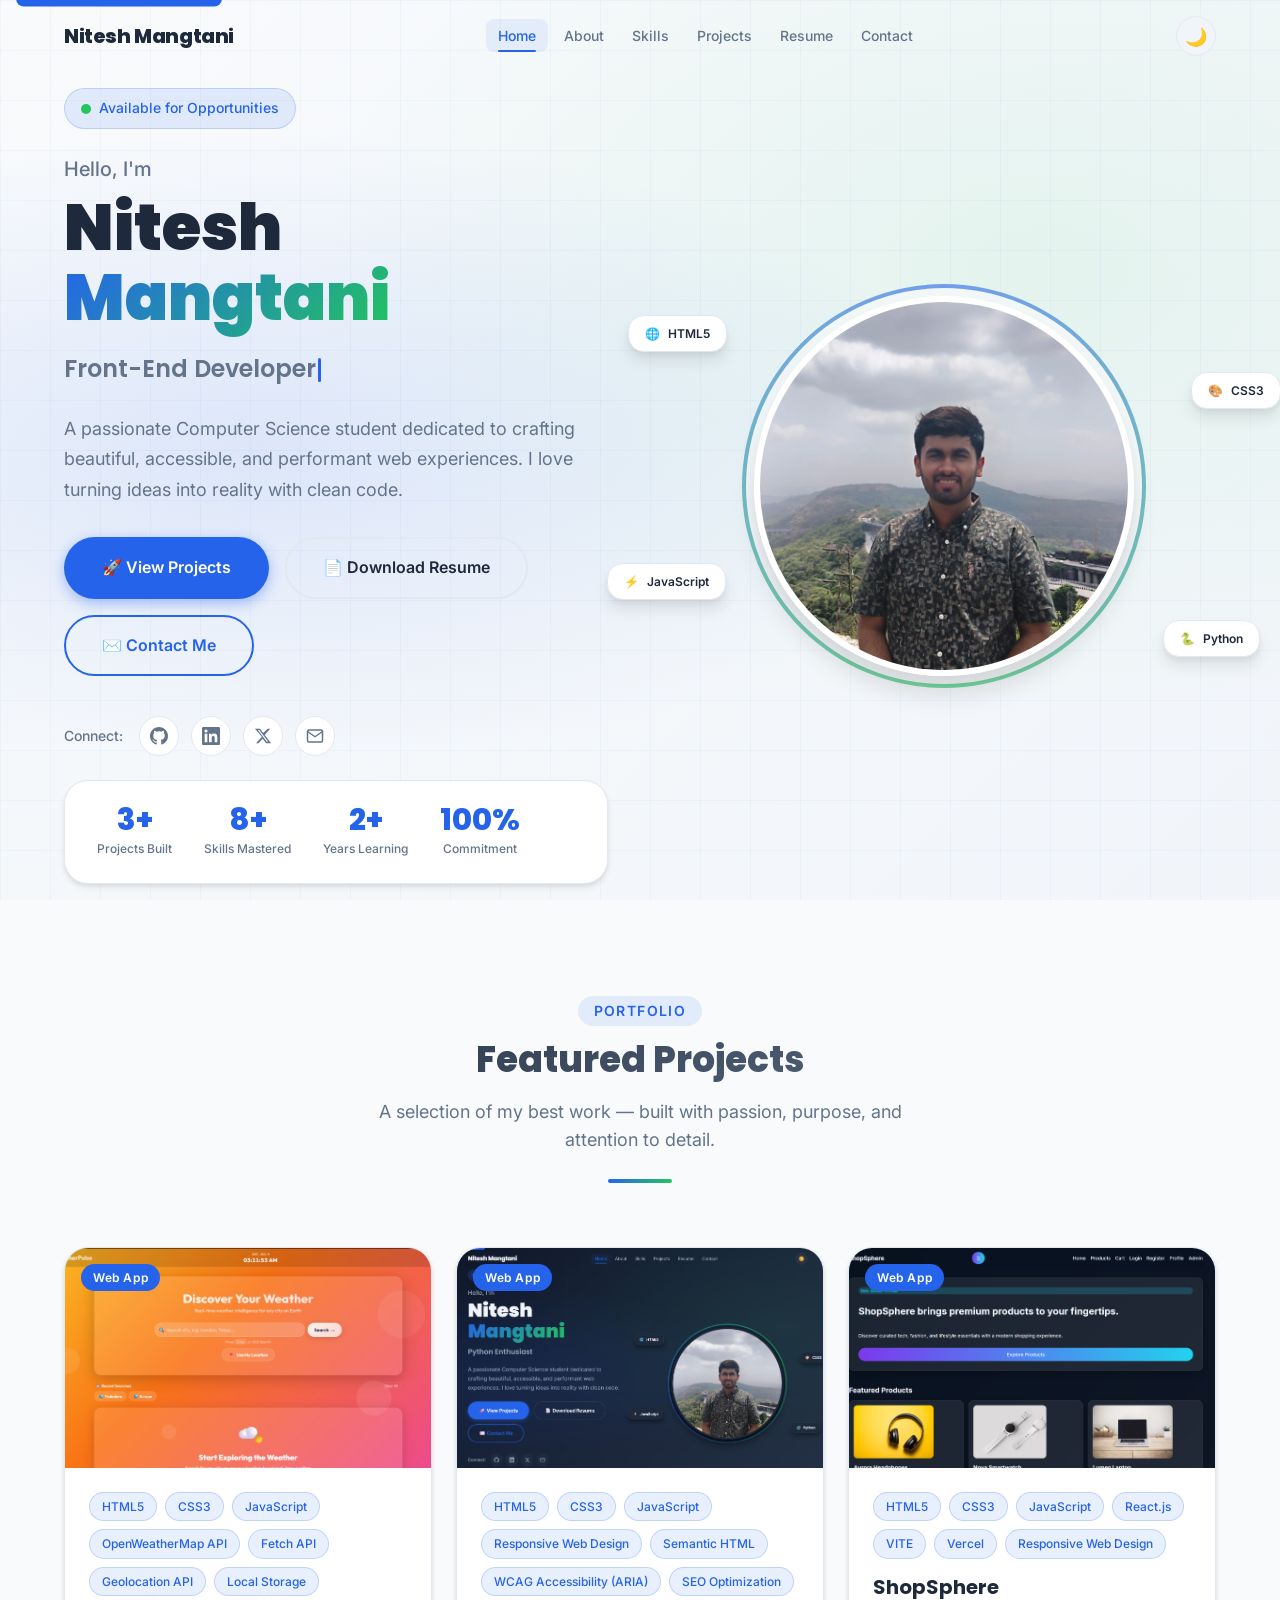
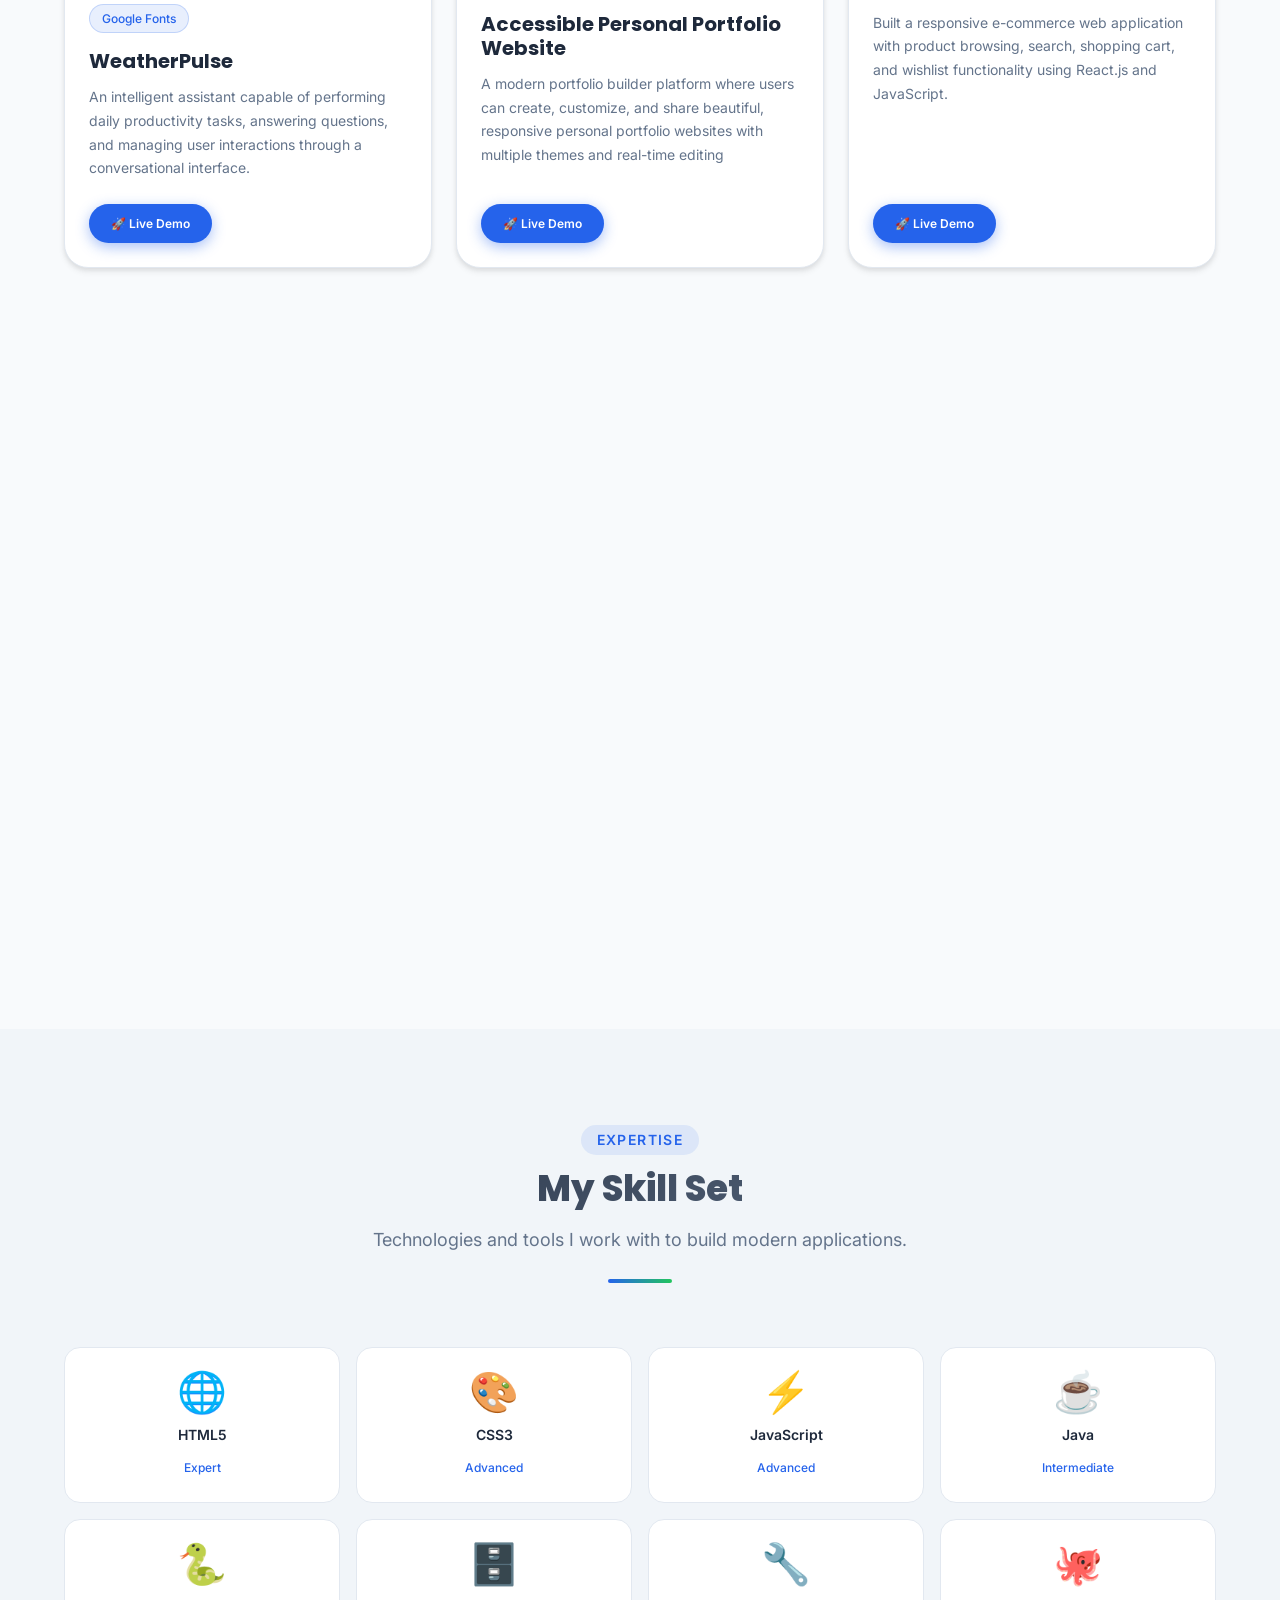
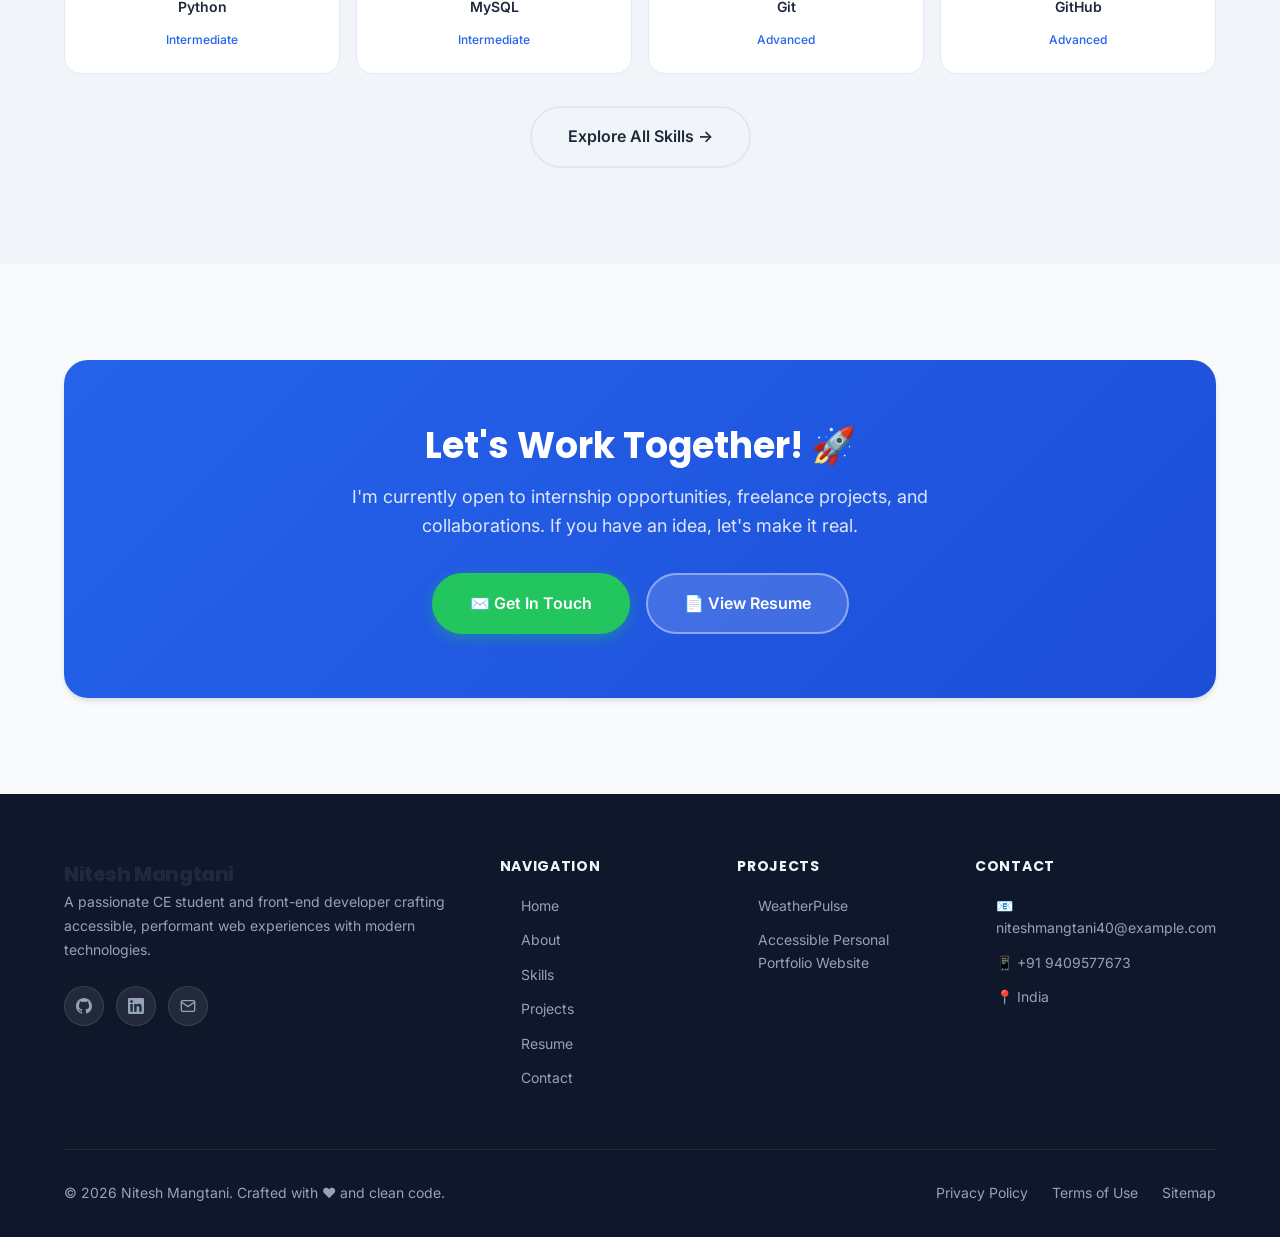
==== index.html @ c0971bd0 "afafa Added two project cards for ShopSphere and Taskflow, including images, descriptions, and live " ====
<!DOCTYPE html>
<html lang="en" data-theme="light">
<head>
  <!-- =====================================================
       META & SEO
       ===================================================== -->
  <meta charset="UTF-8" />
  <meta name="viewport" content="width=device-width, initial-scale=1.0" />

  <!-- Primary SEO -->
  <title>Nitesh Mangtani | Front-End Developer & CS Student</title>
  <meta name="description"   content="Nitesh Mangtani is a passionate Front-End Developer and CS student specializing in HTML5, CSS3, JavaScript, Python, and Java. Explore my projects, skills, and resume." />
  <meta name="keywords"      content="Nitesh Mangtani, front-end developer, web developer, portfolio, HTML, CSS, JavaScript, Python, Java, MySQL" />
  <meta name="author"        content="Nitesh Mangtani" />
  <meta name="robots"        content="index, follow" />
  <link rel="canonical"      href="https://yourdomain.com/index.html" />

  <!-- Open Graph -->
  <meta property="og:type"        content="website" />
  <meta property="og:url"         content="https://yourdomain.com/" />
  <meta property="og:title"       content="Nitesh Mangtani | Front-End Developer" />
  <meta property="og:description" content="Explore my portfolio — projects, skills, and resume as a CE student." />
  <meta property="og:image"       content="https://yourdomain.com/assets/images/profile.png" />
  <meta property="og:site_name"   content="Nitesh Mangtani Portfolio" />

  <!-- Twitter Card -->
  <meta name="twitter:card"        content="summary_large_image" />
  <meta name="twitter:title"       content="Nitesh Mangtani | Front-End Developer" />
  <meta name="twitter:description" content="Portfolio of Nitesh Mangtani — CE student & web developer." />
  <meta name="twitter:image"       content="https://yourdomain.com/assets/images/profile.png" />

  <!-- Favicon -->
  <link rel="icon" type="image/svg+xml" href="assets/images/favicon.svg" />

  <!-- Preconnect for Google Fonts -->
  <link rel="preconnect" href="https://fonts.googleapis.com" />
  <link rel="preconnect" href="https://fonts.gstatic.com" crossorigin />

  <!-- Stylesheets -->
  <link rel="stylesheet" href="assets/css/style.css" />
  <link rel="stylesheet" href="assets/css/animations.css" />
  <link rel="stylesheet" href="assets/css/components.css" />
</head>

<body>

  <!-- =====================================================
       SKIP TO CONTENT (Accessibility)
       ===================================================== -->
  <a href="#main-content" class="skip-link">Skip to main content</a>

  <!-- =====================================================
       NAVIGATION
       ===================================================== -->
  <header role="banner">
    <nav id="navbar" class="navbar" aria-label="Main navigation">
      <div class="container nav-inner">

        <!-- Logo -->
        <a href="index.html" class="nav-logo" aria-label="Nitesh Mangtani — Home">
          Nitesh Mangtani
        </a>

        <!-- Nav Links -->
        <ul id="nav-links" class="nav-links" role="list" aria-label="Site pages" aria-hidden="false">
          <li><a href="index.html"    class="nav-link" data-page="index.html"    aria-current="page">Home</a></li>
          <li><a href="about.html"    class="nav-link" data-page="about.html"   >About</a></li>
          <li><a href="skills.html"   class="nav-link" data-page="skills.html"  >Skills</a></li>
          <li><a href="projects.html" class="nav-link" data-page="projects.html">Projects</a></li>
          <li><a href="resume.html"   class="nav-link" data-page="resume.html"  >Resume</a></li>
          <li><a href="contact.html"  class="nav-link" data-page="contact.html" >Contact</a></li>
        </ul>

        <!-- Actions -->
        <div class="nav-actions">
          <!-- Theme Toggle -->
          <button
            id="theme-toggle"
            class="theme-toggle"
            aria-label="Switch to dark mode"
            aria-pressed="false"
            title="Toggle dark/light mode"
          >
            <span class="theme-icon" aria-hidden="true">🌙</span>
          </button>

          <!-- Mobile Menu Toggle -->
          <button
            id="menu-toggle"
            class="menu-toggle"
            aria-label="Open navigation menu"
            aria-expanded="false"
            aria-controls="nav-links"
          >
            <span aria-hidden="true"></span>
            <span aria-hidden="true"></span>
            <span aria-hidden="true"></span>
          </button>
        </div>

      </div>
    </nav>
  </header>

  <!-- =====================================================
       MAIN CONTENT
       ===================================================== -->
  <main id="main-content" tabindex="-1">

    <!-- ===================================================
         HERO SECTION
         =================================================== -->
    <section class="hero" aria-labelledby="hero-heading">
      <div class="container">
        <div class="hero-content">

          <!-- Text Column -->
          <div class="hero-text">
            <!-- Availability badge -->
            <div class="hero-badge animate-fade-up" aria-label="Currently available for opportunities">
              <span class="pulse-dot" aria-hidden="true"></span>
              Available for Opportunities
            </div>

            <!-- Greeting -->
            <p class="hero-greeting animate-fade-up delay-100">Hello, I'm</p>

            <!-- Name (H1) -->
            <h1 id="hero-heading" class="hero-name animate-fade-up delay-200">
              Nitesh <span class="highlight">Mangtani</span>
            </h1>

            <!-- Animated role -->
            <p class="hero-title animate-fade-up delay-300" aria-live="polite">
              <span id="typing-text" aria-label="I am a Front-End Developer"></span><span class="typing-cursor" aria-hidden="true"></span>
            </p>

            <!-- Bio -->
            <p class="hero-desc animate-fade-up delay-400">
              A passionate Computer Science student dedicated to crafting beautiful, accessible, and performant web experiences. I love turning ideas into reality with clean code.
            </p>

            <!-- CTA Buttons -->
            <div class="hero-actions animate-fade-up delay-500">
              <a href="projects.html" class="btn btn--primary btn--lg" aria-label="View my projects">
                🚀 View Projects
              </a>
              <a href="assets/resume.pdf" class="btn btn--secondary btn--lg" download aria-label="Download my resume PDF">
                📄 Download Resume
              </a>
              <a href="contact.html" class="btn btn--ghost btn--lg" aria-label="Get in touch with me">
                ✉️ Contact Me
              </a>
            </div>

            <!-- Social Links -->
            <div class="hero-social animate-fade-up delay-600">
              <span class="hero-social-label">Connect:</span>
              <div class="social-links" role="list">
                <a href="https://github.com/niteshmangtani40-ops"    class="social-link" role="listitem" target="_blank" rel="noopener noreferrer" aria-label="GitHub profile (opens in new tab)">
                  <svg aria-hidden="true" width="18" height="18" viewBox="0 0 24 24" fill="currentColor"><path d="M12 0C5.374 0 0 5.373 0 12c0 5.302 3.438 9.8 8.207 11.387.599.111.793-.261.793-.577v-2.234c-3.338.726-4.033-1.416-4.033-1.416-.546-1.387-1.333-1.756-1.333-1.756-1.089-.745.083-.729.083-.729 1.205.084 1.839 1.237 1.839 1.237 1.07 1.834 2.807 1.304 3.492.997.107-.775.418-1.305.762-1.604-2.665-.305-5.467-1.334-5.467-5.931 0-1.311.469-2.381 1.236-3.221-.124-.303-.535-1.524.117-3.176 0 0 1.008-.322 3.301 1.23A11.509 11.509 0 0 1 12 5.803c1.02.005 2.047.138 3.006.404 2.291-1.552 3.297-1.23 3.297-1.23.653 1.653.242 2.874.118 3.176.77.84 1.235 1.911 1.235 3.221 0 4.609-2.807 5.624-5.479 5.921.43.372.823 1.102.823 2.222v3.293c0 .319.192.694.801.576C20.566 21.797 24 17.3 24 12c0-6.627-5.373-12-12-12z"/></svg>
                </a>
                <a href="https://linkedin.com/in/nitesh-mangtani"  class="social-link" role="listitem" target="_blank" rel="noopener noreferrer" aria-label="LinkedIn profile (opens in new tab)">
                  <svg aria-hidden="true" width="18" height="18" viewBox="0 0 24 24" fill="currentColor"><path d="M20.447 20.452h-3.554v-5.569c0-1.328-.027-3.037-1.852-3.037-1.853 0-2.136 1.445-2.136 2.939v5.667H9.351V9h3.414v1.561h.046c.477-.9 1.637-1.85 3.37-1.85 3.601 0 4.267 2.37 4.267 5.455v6.286zM5.337 7.433a2.062 2.062 0 0 1-2.063-2.065 2.064 2.064 0 1 1 2.063 2.065zm1.782 13.019H3.555V9h3.564v11.452zM22.225 0H1.771C.792 0 0 .774 0 1.729v20.542C0 23.227.792 24 1.771 24h20.451C23.2 24 24 23.227 24 22.271V1.729C24 .774 23.2 0 22.222 0h.003z"/></svg>
                </a>
                <a href="https://twitter.com/"   class="social-link" role="listitem" target="_blank" rel="noopener noreferrer" aria-label="Twitter profile (opens in new tab)">
                  <svg aria-hidden="true" width="18" height="18" viewBox="0 0 24 24" fill="currentColor"><path d="M18.244 2.25h3.308l-7.227 8.26 8.502 11.24H16.17l-4.714-6.231-5.401 6.231H2.744l7.73-8.835L1.254 2.25H8.08l4.259 5.631zm-1.161 17.52h1.833L7.084 4.126H5.117z"/></svg>
                </a>
                <a href="https://mail.google.com/mail/?view=cm&fs=1&to=niteshmangtani40@gmail.com" class="social-link" role="listitem" aria-label="Send email to Nitesh">
                  <svg aria-hidden="true" width="18" height="18" viewBox="0 0 24 24" fill="none" stroke="currentColor" stroke-width="2" stroke-linecap="round" stroke-linejoin="round"><path d="M4 4h16c1.1 0 2 .9 2 2v12c0 1.1-.9 2-2 2H4c-1.1 0-2-.9-2-2V6c0-1.1.9-2 2-2z"/><polyline points="22,6 12,13 2,6"/></svg>
                </a>
              </div>
            </div>

            <!-- Stats -->
            <div class="hero-stats animate-fade-up delay-700" role="list" aria-label="Key statistics">
              <div class="hero-stat-item" role="listitem">
                <div class="hero-stat-number" data-count="3" data-suffix="+">0+</div>
                <div class="hero-stat-label">Projects Built</div>
              </div>
              <div class="hero-stat-item" role="listitem">
                <div class="hero-stat-number" data-count="8" data-suffix="+">0+</div>
                <div class="hero-stat-label">Skills Mastered</div>
              </div>
              <div class="hero-stat-item" role="listitem">
                <div class="hero-stat-number" data-count="2" data-suffix="+">0+</div>
                <div class="hero-stat-label">Years Learning</div>
              </div>
              <div class="hero-stat-item" role="listitem">
                <div class="hero-stat-number" data-count="100" data-suffix="%">0%</div>
                <div class="hero-stat-label">Commitment</div>
              </div>
            </div>

          </div>

          <!-- Visual Column -->
          <div class="hero-visual animate-fade-left delay-300" aria-hidden="true">
            <div class="hero-image-wrapper profile-float">
              <div class="hero-image-ring"></div>
              <img
                src="assets/images/profile.png"
                alt="Nitesh Mangtani — Front-End Developer"
                class="hero-image"
                width="380"
                height="380"
                loading="eager"
                fetchpriority="high"
              />
            </div>

            <!-- Floating tech badges -->
            <div class="hero-tech-badge hero-tech-badge--html" aria-hidden="true">
              <span>🌐</span> HTML5
            </div>
            <div class="hero-tech-badge hero-tech-badge--css" aria-hidden="true">
              <span>🎨</span> CSS3
            </div>
            <div class="hero-tech-badge hero-tech-badge--js" aria-hidden="true">
              <span>⚡</span> JavaScript
            </div>
            <div class="hero-tech-badge hero-tech-badge--python" aria-hidden="true">
              <span>🐍</span> Python
            </div>
          </div>

        </div>
      </div>
    </section>

    <!-- ===================================================
         FEATURED PROJECTS
         =================================================== -->
    <section class="section" id="featured-projects" aria-labelledby="featured-heading">
      <div class="container">
        <header class="section-header">
          <span class="section-eyebrow" data-reveal="up">Portfolio</span>
          <h2 id="featured-heading" class="section-title" data-reveal="up" data-reveal-delay="1">Featured Projects</h2>
          <p class="section-subtitle" data-reveal="up" data-reveal-delay="2">
            A selection of my best work — built with passion, purpose, and attention to detail.
          </p>
          <div class="divider" aria-hidden="true"></div>
        </header>

        <div class="grid grid-3" role="list">

          <!-- Project 1: Weather App -->
          <article class="project-card" role="listitem" data-reveal="up" data-reveal-delay="1">
            <div class="project-card-image-wrap">
              <img
                src="assets/images/image_2026-07-04_031205745.png"
                alt="Weather App project — shows real time weather using Weather API"
                class="project-card-image"
                width="400"
                height="220"
                loading="lazy"
              />
              <span class="project-card-badge" aria-label="Project type: Web Application">Web App</span>
            </div>
            <div class="project-card-body">
              <div class="project-card-tags" role="list" aria-label="Technologies used">
                <span class="tag" role="listitem">HTML5</span>
                <span class="tag" role="listitem">CSS3</span>
                <span class="tag" role="listitem">JavaScript</span>
                <span class="tag" role="listitem">OpenWeatherMap API</span>
                <span class="tag" role="listitem">Fetch API</span>
                <span class="tag" role="listitem">Geolocation API</span>
                <span class="tag" role="listitem">Local Storage</span>
                <span class="tag" role="listitem">Google Fonts</span>
              </div>
              <h3 class="project-card-title">WeatherPulse</h3>
              <p class="project-card-desc">
                An intelligent assistant capable of performing daily productivity tasks, answering questions, and managing user interactions through a conversational interface.
              </p>
              <div class="project-card-actions">
                <a href="https://niteshmangtani40-ops.github.io/Weather-Dashboard/" class="btn btn--primary btn--sm" aria-label="View AI Assistant live demo">
                  🚀 Live Demo
                </a>
              </div>
            </div>
          </article>

          <!-- Project 2: Accessible Personal Portfolio Website -->
          <article class="project-card" role="listitem" data-reveal="up" data-reveal-delay="2">
            <div class="project-card-image-wrap">
              <img
                src="assets/images/Screenshot 2026-07-04 030750.png"
                alt="Accessible Personal Portfolio project — modern portfolio builder platform"
                class="project-card-image"
                width="400"
                height="220"
                loading="lazy"
              />
              <span class="project-card-badge" aria-label="Project type: Web Application">Web App</span>
            </div>
            <div class="project-card-body">
              <div class="project-card-tags" role="list" aria-label="Technologies used">
                <span class="tag" role="listitem">HTML5</span>
                <span class="tag" role="listitem">CSS3</span>
                <span class="tag" role="listitem">JavaScript</span>
                <span class="tag" role="listitem">Responsive Web Design</span>
                <span class="tag" role="listitem">Semantic HTML</span>
                <span class="tag" role="listitem">WCAG Accessibility (ARIA)</span>
                <span class="tag" role="listitem">SEO Optimization</span>
              </div>
              <h3 class="project-card-title">Accessible Personal Portfolio Website</h3>
              <p class="project-card-desc">
               A modern portfolio builder platform where users can create, customize, and share beautiful, responsive personal portfolio websites with multiple themes and real-time editing
              </p>
              <div class="project-card-actions">
                <a href="https://niteshmangtani40-ops.github.io/Accessible-Personal-Portfolio-Website/" class="btn btn--primary btn--sm" aria-label="View Notes Tracker live demo">
                  🚀 Live Demo
                </a>
              </div>
            </div>
          </article>


           <!-- Project 3: ShopSphere  -->
          <article class="project-card" data-category="webapp" data-reveal="up" data-reveal-delay="1">
            <div class="project-card-image-wrap">
              <img
                src="assets/images/Screenshot 2026-07-05 184442.png"
                alt="ShopSphere - Modern E-commerce Platform"
                class="project-card-image"
                width="400"
                height="220"
                loading="lazy"
              />
              <span class="project-card-badge" aria-label="Project Category: Web App">Web App</span>
            </div>
            <div class="project-card-body">
              <div class="project-card-tags" role="list" aria-label="Technologies used">
                <span class="tag" role="listitem">HTML5</span>
                <span class="tag" role="listitem">CSS3</span>
                <span class="tag" role="listitem">JavaScript</span>
                <span class="tag" role="listitem">React.js</span>
                <span class="tag" role="listitem">VITE</span>
                <span class="tag" role="listitem">Vercel</span>
                <span class="tag" role="listitem">Responsive Web Design</span>
              </div>
              <h3 class="project-card-title" id="ai-assistant">ShopSphere</h3>
              <p class="project-card-desc">
                Built a responsive e-commerce web application with product browsing, search, shopping cart, and wishlist functionality using React.js and JavaScript.
              </p>
              <div class="project-card-actions">
                <a href="https://shop-sphere-phi-green.vercel.app" class="btn btn--primary btn--sm" aria-label="Open Shopsphere">
                  🚀 Live Demo
                </a>
              </div>
            </div>
          </article>

      
                <!-- Project 4: Taskflow  -->
          <article class="project-card" data-category="webapp" data-reveal="up" data-reveal-delay="1">
            <div class="project-card-image-wrap">
              <img
                src="assets/images/Screenshot 2026-07-05 184442.png"
                alt="Taskflow - To Do List"
                class="project-card-image"
                width="400"
                height="220"
                loading="lazy"
              />
              <span class="project-card-badge" aria-label="Project Category: Web App">Web App</span>
            </div>
            <div class="project-card-body">
              <div class="project-card-tags" role="list" aria-label="Technologies used">
                <span class="tag" role="listitem">HTML5</span>
                <span class="tag" role="listitem">CSS3</span>
                <span class="tag" role="listitem">JavaScript</span>
                <span class="tag" role="listitem">Responsive Web Design</span>
              </div>
              <h3 class="project-card-title" id="ai-assistant">Taskflow</h3>
              <p class="project-card-desc">
                Developed a responsive task management web application that enables users to create, organize, prioritize, and track daily tasks with an intuitive and user-friendly interface.
              </p>
              <div class="project-card-actions">
                <a href="https://niteshmangtani40-ops.github.io/Taskflow/" class="btn btn--primary btn--sm" aria-label="Open TaskFlow">
                  🚀 Live Demo
                </a>
              </div>
            </div>
          </article>


          
        </div>

        <div class="text-center mt-8" data-reveal="up">
          <a href="projects.html" class="btn btn--primary btn--lg" aria-label="See all projects">
            View All Projects →
          </a>
        </div>
      </div>
    </section>

    <!-- ===================================================
         SKILLS OVERVIEW
         =================================================== -->
    <section class="section section--alt" id="skills-overview" aria-labelledby="skills-heading">
      <div class="container">
        <header class="section-header">
          <span class="section-eyebrow" data-reveal="up">Expertise</span>
          <h2 id="skills-heading" class="section-title" data-reveal="up" data-reveal-delay="1">My Skill Set</h2>
          <p class="section-subtitle" data-reveal="up" data-reveal-delay="2">
            Technologies and tools I work with to build modern applications.
          </p>
          <div class="divider" aria-hidden="true"></div>
        </header>

        <div class="skill-overview-grid" role="list" aria-label="Technology skills">
          <div class="skill-pill" role="listitem" data-reveal="scale" data-reveal-delay="1">
            <div class="skill-pill-icon" aria-hidden="true">🌐</div>
            <div class="skill-pill-name">HTML5</div>
            <div class="skill-pill-level">Expert</div>
          </div>
          <div class="skill-pill" role="listitem" data-reveal="scale" data-reveal-delay="2">
            <div class="skill-pill-icon" aria-hidden="true">🎨</div>
            <div class="skill-pill-name">CSS3</div>
            <div class="skill-pill-level">Advanced</div>
          </div>
          <div class="skill-pill" role="listitem" data-reveal="scale" data-reveal-delay="3">
            <div class="skill-pill-icon" aria-hidden="true">⚡</div>
            <div class="skill-pill-name">JavaScript</div>
            <div class="skill-pill-level">Advanced</div>
          </div>
          <div class="skill-pill" role="listitem" data-reveal="scale" data-reveal-delay="4">
            <div class="skill-pill-icon" aria-hidden="true">☕</div>
            <div class="skill-pill-name">Java</div>
            <div class="skill-pill-level">Intermediate</div>
          </div>
          <div class="skill-pill" role="listitem" data-reveal="scale" data-reveal-delay="1">
            <div class="skill-pill-icon" aria-hidden="true">🐍</div>
            <div class="skill-pill-name">Python</div>
            <div class="skill-pill-level">Intermediate</div>
          </div>
          <div class="skill-pill" role="listitem" data-reveal="scale" data-reveal-delay="2">
            <div class="skill-pill-icon" aria-hidden="true">🗄️</div>
            <div class="skill-pill-name">MySQL</div>
            <div class="skill-pill-level">Intermediate</div>
          </div>
          <div class="skill-pill" role="listitem" data-reveal="scale" data-reveal-delay="3">
            <div class="skill-pill-icon" aria-hidden="true">🔧</div>
            <div class="skill-pill-name">Git</div>
            <div class="skill-pill-level">Advanced</div>
          </div>
          <div class="skill-pill" role="listitem" data-reveal="scale" data-reveal-delay="4">
            <div class="skill-pill-icon" aria-hidden="true">🐙</div>
            <div class="skill-pill-name">GitHub</div>
            <div class="skill-pill-level">Advanced</div>
          </div>
        </div>

        <div class="text-center mt-8" data-reveal="up">
          <a href="skills.html" class="btn btn--secondary btn--lg" aria-label="See all skills in detail">
            Explore All Skills →
          </a>
        </div>
      </div>
    </section>

    <!-- ===================================================
         CALL TO ACTION BANNER
         =================================================== -->
    <section class="section" aria-labelledby="cta-heading">
      <div class="container">
        <div class="card card--glass text-center" style="background: linear-gradient(135deg, var(--color-primary) 0%, #1D4ED8 100%); border: none; color: #fff; padding: 4rem 2rem;" data-reveal="scale">
          <h2 id="cta-heading" style="font-size: var(--fs-4xl); color: #fff; margin-bottom: var(--space-4);">
            Let's Work Together! 🚀
          </h2>
          <p style="font-size: var(--fs-lg); color: rgba(255,255,255,0.85); max-width: 600px; margin: 0 auto var(--space-8);">
            I'm currently open to internship opportunities, freelance projects, and collaborations. If you have an idea, let's make it real.
          </p>
          <div class="flex-center gap-4 flex-wrap">
            <a href="contact.html" class="btn btn--accent btn--lg" aria-label="Get in touch with Nitesh Mangtani">
              ✉️ Get In Touch
            </a>
            <a href="resume.html" class="btn btn--lg" style="background: rgba(255,255,255,0.15); color: #fff; border: 2px solid rgba(255,255,255,0.4);" aria-label="View my full resume">
              📄 View Resume
            </a>
          </div>
        </div>
      </div>
    </section>

  </main>

  <!-- =====================================================
       FOOTER
       ===================================================== -->
  <footer class="footer" role="contentinfo">
    <div class="container">
      <div class="footer-grid">

        <!-- Brand -->
        <div>
          <a href="index.html" class="nav-logo footer-brand" aria-label="Nitesh Mangtani — Home">
            Nitesh Mangtani
          </a>
          <p class="footer-desc">
            A passionate CE student and front-end developer crafting accessible, performant web experiences with modern technologies.
          </p>
          <nav class="footer-social" aria-label="Social media links">
            <a href="https://github.com/niteshmangtani40-ops"   target="_blank" rel="noopener noreferrer" aria-label="GitHub (opens in new tab)">
              <svg aria-hidden="true" width="16" height="16" viewBox="0 0 24 24" fill="currentColor"><path d="M12 0C5.374 0 0 5.373 0 12c0 5.302 3.438 9.8 8.207 11.387.599.111.793-.261.793-.577v-2.234c-3.338.726-4.033-1.416-4.033-1.416-.546-1.387-1.333-1.756-1.333-1.756-1.089-.745.083-.729.083-.729 1.205.084 1.839 1.237 1.839 1.237 1.07 1.834 2.807 1.304 3.492.997.107-.775.418-1.305.762-1.604-2.665-.305-5.467-1.334-5.467-5.931 0-1.311.469-2.381 1.236-3.221-.124-.303-.535-1.524.117-3.176 0 0 1.008-.322 3.301 1.23A11.509 11.509 0 0 1 12 5.803c1.02.005 2.047.138 3.006.404 2.291-1.552 3.297-1.23 3.297-1.23.653 1.653.242 2.874.118 3.176.77.84 1.235 1.911 1.235 3.221 0 4.609-2.807 5.624-5.479 5.921.43.372.823 1.102.823 2.222v3.293c0 .319.192.694.801.576C20.566 21.797 24 17.3 24 12c0-6.627-5.373-12-12-12z"/></svg>
            </a>
            <a href="https://linkedin.com/in/nitesh-mangtani" target="_blank" rel="noopener noreferrer" aria-label="LinkedIn (opens in new tab)">
              <svg aria-hidden="true" width="16" height="16" viewBox="0 0 24 24" fill="currentColor"><path d="M20.447 20.452h-3.554v-5.569c0-1.328-.027-3.037-1.852-3.037-1.853 0-2.136 1.445-2.136 2.939v5.667H9.351V9h3.414v1.561h.046c.477-.9 1.637-1.85 3.37-1.85 3.601 0 4.267 2.37 4.267 5.455v6.286zM5.337 7.433a2.062 2.062 0 0 1-2.063-2.065 2.064 2.064 0 1 1 2.063 2.065zm1.782 13.019H3.555V9h3.564v11.452zM22.225 0H1.771C.792 0 0 .774 0 1.729v20.542C0 23.227.792 24 1.771 24h20.451C23.2 24 24 23.227 24 22.271V1.729C24 .774 23.2 0 22.222 0h.003z"/></svg>
            </a>
            <a href="https://mail.google.com/mail/?view=cm&fs=1&to=niteshmangtani40@gmail.com" aria-label="Send email">
              <svg aria-hidden="true" width="16" height="16" viewBox="0 0 24 24" fill="none" stroke="currentColor" stroke-width="2" stroke-linecap="round" stroke-linejoin="round"><path d="M4 4h16c1.1 0 2 .9 2 2v12c0 1.1-.9 2-2 2H4c-1.1 0-2-.9-2-2V6c0-1.1.9-2 2-2z"/><polyline points="22,6 12,13 2,6"/></svg>
            </a>
          </nav>
        </div>

        <!-- Quick Links -->
        <div>
          <h3 class="footer-heading">Navigation</h3>
          <ul class="footer-links" role="list">
            <li><a href="index.html"   >Home</a></li>
            <li><a href="about.html"   >About</a></li>
            <li><a href="skills.html"  >Skills</a></li>
            <li><a href="projects.html">Projects</a></li>
            <li><a href="resume.html"  >Resume</a></li>
            <li><a href="contact.html" >Contact</a></li>
          </ul>
        </div>

        <!-- Projects -->
        <div>
          <h3 class="footer-heading">Projects</h3>
          <ul class="footer-links" role="list">
            <li><a href="projects.html#ai-assistant">WeatherPulse</a></li>
            <li><a href="projects.html#notes-tracker">Accessible Personal Portfolio Website</a></li>
          </ul>
        </div>

        <!-- Contact Info -->
        <div>
          <h3 class="footer-heading">Contact</h3>
          <address style="font-style: normal;">
            <ul class="footer-links" role="list">
              <li><a href="https://mail.google.com/mail/?view=cm&fs=1&to=niteshmangtani40@gmail.com">📧 niteshmangtani40@example.com</a></li>
              <li><a href="tel:+91-9409577673">📱 +91 9409577673</a></li>
              <li><a href="#">📍 India</a></li>
            </ul>
          </address>
        </div>

      </div>

      <!-- Bottom bar -->
      <div class="footer-bottom">
        <p class="footer-copy">
          &copy; <span id="footer-year">2026</span> Nitesh Mangtani. Crafted with ❤️ and clean code.
        </p>
        <nav class="footer-legal" aria-label="Legal links">
          <a href="#">Privacy Policy</a>
          <a href="#">Terms of Use</a>
          <a href="sitemap.xml">Sitemap</a>
        </nav>
      </div>
    </div>
  </footer>

  <!-- Scroll to Top -->
  <button id="scroll-top" class="scroll-top" aria-label="Scroll back to top" title="Scroll to top">
    <svg aria-hidden="true" width="20" height="20" viewBox="0 0 24 24" fill="none" stroke="currentColor" stroke-width="2.5" stroke-linecap="round" stroke-linejoin="round"><polyline points="18 15 12 9 6 15"/></svg>
  </button>

  <!-- Scripts -->
  <script src="assets/js/main.js" defer></script>
  <script>
    // Update footer year dynamically
    document.getElementById('footer-year').textContent = new Date().getFullYear();
  </script>

</body>
</html>
---- assets/css/style.css ----
/* =========================================================
   ACCESSIBLE PERSONAL PORTFOLIO — Global Styles
   Author: Portfolio Owner
   Description: Design tokens, resets, base styles, utilities
   ========================================================= */

/* ---------------------------------------------------------
   1. GOOGLE FONTS IMPORT
   --------------------------------------------------------- */
@import url('https://fonts.googleapis.com/css2?family=Poppins:wght@300;400;500;600;700;800;900&family=Inter:wght@300;400;500;600;700&display=swap');

/* ---------------------------------------------------------
   2. DESIGN TOKENS (CSS Custom Properties)
   --------------------------------------------------------- */
:root {
  /* Brand Colors */
  --color-primary:       #2563EB;
  --color-primary-dark:  #1D4ED8;
  --color-primary-light: #3B82F6;
  --color-secondary:     #0F172A;
  --color-accent:        #22C55E;
  --color-accent-dark:   #16A34A;

  /* Light Mode */
  --color-bg:            #F8FAFC;
  --color-surface:       #FFFFFF;
  --color-surface-alt:   #F1F5F9;
  --color-text:          #1E293B;
  --color-text-muted:    #64748B;
  --color-border:        #E2E8F0;

  /* Shadows */
  --shadow-sm:   0 1px 3px rgba(0,0,0,0.08), 0 1px 2px rgba(0,0,0,0.06);
  --shadow-md:   0 4px 6px rgba(0,0,0,0.07), 0 2px 4px rgba(0,0,0,0.06);
  --shadow-lg:   0 10px 15px rgba(0,0,0,0.08), 0 4px 6px rgba(0,0,0,0.05);
  --shadow-xl:   0 20px 25px rgba(0,0,0,0.1), 0 10px 10px rgba(0,0,0,0.04);
  --shadow-glow: 0 0 20px rgba(37,99,235,0.25);

  /* Typography */
  --font-heading: 'Poppins', sans-serif;
  --font-body:    'Inter', sans-serif;
  --fs-xs:   0.75rem;   /* 12px */
  --fs-sm:   0.875rem;  /* 14px */
  --fs-base: 1rem;      /* 16px */
  --fs-lg:   1.125rem;  /* 18px */
  --fs-xl:   1.25rem;   /* 20px */
  --fs-2xl:  1.5rem;    /* 24px */
  --fs-3xl:  1.875rem;  /* 30px */
  --fs-4xl:  2.25rem;   /* 36px */
  --fs-5xl:  3rem;      /* 48px */
  --fs-6xl:  3.75rem;   /* 60px */

  /* Spacing */
  --space-1:  0.25rem;
  --space-2:  0.5rem;
  --space-3:  0.75rem;
  --space-4:  1rem;
  --space-5:  1.25rem;
  --space-6:  1.5rem;
  --space-8:  2rem;
  --space-10: 2.5rem;
  --space-12: 3rem;
  --space-16: 4rem;
  --space-20: 5rem;
  --space-24: 6rem;
  --space-32: 8rem;

  /* Border Radius */
  --radius-sm:   0.375rem;
  --radius-md:   0.5rem;
  --radius-lg:   0.75rem;
  --radius-xl:   1rem;
  --radius-2xl:  1.5rem;
  --radius-full: 9999px;

  /* Transitions */
  --transition-fast:   150ms ease;
  --transition-base:   250ms ease;
  --transition-slow:   400ms ease;
  --transition-spring: 300ms cubic-bezier(0.34, 1.56, 0.64, 1);

  /* Z-Index */
  --z-nav:     100;
  --z-modal:   200;
  --z-tooltip: 300;
  --z-top:     999;

  /* Nav height (used for scroll offset) */
  --nav-height: 4.5rem;
}

/* Dark Mode Tokens */
[data-theme="dark"] {
  --color-bg:          #0F172A;
  --color-surface:     #1E293B;
  --color-surface-alt: #263348;
  --color-text:        #F1F5F9;
  --color-text-muted:  #94A3B8;
  --color-border:      #334155;
  --shadow-sm:  0 1px 3px rgba(0,0,0,0.3),  0 1px 2px rgba(0,0,0,0.2);
  --shadow-md:  0 4px 6px rgba(0,0,0,0.25), 0 2px 4px rgba(0,0,0,0.2);
  --shadow-lg:  0 10px 15px rgba(0,0,0,0.3), 0 4px 6px rgba(0,0,0,0.2);
  --shadow-xl:  0 20px 25px rgba(0,0,0,0.4), 0 10px 10px rgba(0,0,0,0.2);
  --shadow-glow: 0 0 30px rgba(37,99,235,0.4);
}

/* ---------------------------------------------------------
   3. CSS RESET
   --------------------------------------------------------- */
*,
*::before,
*::after {
  box-sizing: border-box;
  margin: 0;
  padding: 0;
}

html {
  scroll-behavior: smooth;
  font-size: 16px;
  -webkit-text-size-adjust: 100%;
}

/* Respect reduced motion preference */
@media (prefers-reduced-motion: reduce) {
  html { scroll-behavior: auto; }
  *,
  *::before,
  *::after {
    animation-duration: 0.01ms !important;
    animation-iteration-count: 1 !important;
    transition-duration: 0.01ms !important;
  }
}

body {
  font-family: var(--font-body);
  font-size: var(--fs-base);
  line-height: 1.6;
  color: var(--color-text);
  background-color: var(--color-bg);
  transition: background-color var(--transition-base), color var(--transition-base);
  overflow-x: hidden;
}

img {
  max-width: 100%;
  height: auto;
  display: block;
}

a {
  color: var(--color-primary);
  text-decoration: none;
  transition: color var(--transition-fast);
}

a:hover { color: var(--color-primary-dark); }

ul, ol { list-style: none; }

button {
  cursor: pointer;
  font-family: var(--font-body);
  border: none;
  background: none;
}

input, textarea, select {
  font-family: var(--font-body);
}

h1, h2, h3, h4, h5, h6 {
  font-family: var(--font-heading);
  font-weight: 700;
  line-height: 1.2;
  color: var(--color-text);
}

/* ---------------------------------------------------------
   4. ACCESSIBILITY — SKIP LINK
   --------------------------------------------------------- */
.skip-link {
  position: fixed;
  top: var(--space-4);
  left: var(--space-4);
  z-index: var(--z-top);
  padding: var(--space-3) var(--space-6);
  background: var(--color-primary);
  color: #fff;
  font-weight: 600;
  border-radius: var(--radius-md);
  transform: translateY(-120%);
  transition: transform var(--transition-fast);
  text-decoration: none;
}

.skip-link:focus {
  transform: translateY(0);
}

/* ---------------------------------------------------------
   5. FOCUS STYLES — WCAG 2.1 Visible Focus
   --------------------------------------------------------- */
:focus-visible {
  outline: 3px solid var(--color-primary);
  outline-offset: 3px;
  border-radius: var(--radius-sm);
}

/* Remove default outline only when focus-visible is supported */
:focus:not(:focus-visible) {
  outline: none;
}

/* ---------------------------------------------------------
   6. LAYOUT — CONTAINER & GRID
   --------------------------------------------------------- */
.container {
  width: 100%;
  max-width: 1200px;
  margin-inline: auto;
  padding-inline: var(--space-6);
}

.container--wide  { max-width: 1400px; }
.container--narrow{ max-width: 800px; }

.grid {
  display: grid;
  gap: var(--space-6);
}

.grid-2 { grid-template-columns: repeat(2, 1fr); }
.grid-3 { grid-template-columns: repeat(3, 1fr); }
.grid-4 { grid-template-columns: repeat(4, 1fr); }

@media (max-width: 1024px) {
  .grid-3 { grid-template-columns: repeat(2, 1fr); }
  .grid-4 { grid-template-columns: repeat(2, 1fr); }
}

@media (max-width: 640px) {
  .container { padding-inline: var(--space-4); }
  .grid-2, .grid-3, .grid-4 { grid-template-columns: 1fr; }
}

/* ---------------------------------------------------------
   7. SECTION SPACING & HEADINGS
   --------------------------------------------------------- */
.section {
  padding-block: var(--space-24);
}

.section--alt {
  background-color: var(--color-surface-alt);
}

.section-header {
  text-align: center;
  margin-bottom: var(--space-16);
}

.section-eyebrow {
  display: inline-block;
  font-size: var(--fs-sm);
  font-weight: 600;
  letter-spacing: 0.1em;
  text-transform: uppercase;
  color: var(--color-primary);
  margin-bottom: var(--space-3);
  padding: var(--space-1) var(--space-4);
  background: rgba(37,99,235,0.1);
  border-radius: var(--radius-full);
}

[data-theme="dark"] .section-eyebrow {
  background: rgba(37,99,235,0.2);
}

.section-title {
  font-size: var(--fs-4xl);
  font-weight: 800;
  margin-bottom: var(--space-4);
  background: linear-gradient(135deg, var(--color-text) 0%, var(--color-text-muted) 100%);
  -webkit-background-clip: text;
  background-clip: text;
  -webkit-text-fill-color: transparent;
}

[data-theme="dark"] .section-title {
  background: linear-gradient(135deg, #F1F5F9 0%, #94A3B8 100%);
  -webkit-background-clip: text;
  background-clip: text;
}

.section-subtitle {
  font-size: var(--fs-lg);
  color: var(--color-text-muted);
  max-width: 600px;
  margin-inline: auto;
}

@media (max-width: 768px) {
  .section { padding-block: var(--space-16); }
  .section-title { font-size: var(--fs-3xl); }
  .section-header { margin-bottom: var(--space-10); }
}

/* ---------------------------------------------------------
   8. NAVIGATION
   --------------------------------------------------------- */
.navbar {
  position: fixed;
  top: 0;
  left: 0;
  right: 0;
  z-index: var(--z-nav);
  height: var(--nav-height);
  display: flex;
  align-items: center;
  transition: background var(--transition-base), box-shadow var(--transition-base), backdrop-filter var(--transition-base);
}

.navbar.scrolled {
  background: rgba(248,250,252,0.85);
  backdrop-filter: blur(16px);
  -webkit-backdrop-filter: blur(16px);
  box-shadow: var(--shadow-md);
}

[data-theme="dark"] .navbar.scrolled {
  background: rgba(15,23,42,0.85);
}

.nav-inner {
  display: flex;
  align-items: center;
  justify-content: space-between;
  width: 100%;
}

.nav-logo {
  font-family: var(--font-heading);
  font-size: var(--fs-xl);
  font-weight: 800;
  color: var(--color-text);
  text-decoration: none;
  display: flex;
  align-items: center;
  gap: var(--space-2);
  letter-spacing: -0.02em;
}

.nav-logo span {
  color: var(--color-primary);
}

.nav-links {
  display: flex;
  align-items: center;
  gap: var(--space-1);
}

.nav-link {
  position: relative;
  padding: var(--space-2) var(--space-3);
  font-size: var(--fs-sm);
  font-weight: 500;
  color: var(--color-text-muted);
  text-decoration: none;
  border-radius: var(--radius-md);
  transition: color var(--transition-fast), background var(--transition-fast);
}

.nav-link::after {
  content: '';
  position: absolute;
  bottom: 0;
  left: 50%;
  transform: translateX(-50%);
  width: 0;
  height: 2px;
  background: var(--color-primary);
  border-radius: var(--radius-full);
  transition: width var(--transition-base);
}

.nav-link:hover,
.nav-link.active {
  color: var(--color-primary);
  background: rgba(37,99,235,0.08);
}

.nav-link.active::after {
  width: calc(100% - var(--space-6));
}

/* Nav Actions */
.nav-actions {
  display: flex;
  align-items: center;
  gap: var(--space-3);
}

/* Theme Toggle */
.theme-toggle {
  width: 2.5rem;
  height: 2.5rem;
  border-radius: var(--radius-full);
  display: flex;
  align-items: center;
  justify-content: center;
  background: var(--color-surface-alt);
  color: var(--color-text);
  border: 1px solid var(--color-border);
  transition: all var(--transition-base);
  font-size: var(--fs-lg);
}

.theme-toggle:hover {
  background: var(--color-primary);
  color: #fff;
  border-color: var(--color-primary);
  transform: rotate(20deg) scale(1.05);
}

/* Mobile Menu Toggle */
.menu-toggle {
  display: none;
  width: 2.5rem;
  height: 2.5rem;
  border-radius: var(--radius-md);
  background: var(--color-surface-alt);
  border: 1px solid var(--color-border);
  flex-direction: column;
  align-items: center;
  justify-content: center;
  gap: 5px;
  transition: all var(--transition-base);
}

.menu-toggle span {
  display: block;
  width: 20px;
  height: 2px;
  background: var(--color-text);
  border-radius: var(--radius-full);
  transition: all var(--transition-base);
}

.menu-toggle.open span:nth-child(1) {
  transform: translateY(7px) rotate(45deg);
}
.menu-toggle.open span:nth-child(2) {
  opacity: 0;
  transform: scaleX(0);
}
.menu-toggle.open span:nth-child(3) {
  transform: translateY(-7px) rotate(-45deg);
}

/* Mobile Nav */
@media (max-width: 768px) {
  .menu-toggle { display: flex; }

  .nav-links {
    position: fixed;
    top: var(--nav-height);
    left: 0;
    right: 0;
    flex-direction: column;
    align-items: stretch;
    gap: 0;
    background: var(--color-surface);
    border-bottom: 1px solid var(--color-border);
    padding: var(--space-4);
    transform: translateY(-100%);
    opacity: 0;
    visibility: hidden;
    transition: all var(--transition-base);
    box-shadow: var(--shadow-lg);
  }

  .nav-links.open {
    transform: translateY(0);
    opacity: 1;
    visibility: visible;
  }

  .nav-link {
    padding: var(--space-3) var(--space-4);
    font-size: var(--fs-base);
    border-radius: var(--radius-lg);
  }
}

/* ---------------------------------------------------------
   9. BUTTONS
   --------------------------------------------------------- */
.btn {
  display: inline-flex;
  align-items: center;
  justify-content: center;
  gap: var(--space-2);
  padding: 0.75rem 1.75rem;
  font-size: var(--fs-sm);
  font-weight: 600;
  border-radius: var(--radius-full);
  border: 2px solid transparent;
  cursor: pointer;
  text-decoration: none;
  transition: all var(--transition-spring);
  white-space: nowrap;
  font-family: var(--font-body);
  position: relative;
  overflow: hidden;
}

.btn::before {
  content: '';
  position: absolute;
  inset: 0;
  background: rgba(255,255,255,0.15);
  transform: scaleX(0);
  transform-origin: left;
  transition: transform var(--transition-base);
}

.btn:hover::before { transform: scaleX(1); }

.btn--primary {
  background: var(--color-primary);
  color: #fff;
  box-shadow: 0 4px 14px rgba(37,99,235,0.4);
}

.btn--primary:hover {
  background: var(--color-primary-dark);
  transform: translateY(-2px);
  box-shadow: 0 8px 20px rgba(37,99,235,0.5);
  color: #fff;
}

.btn--secondary {
  background: transparent;
  color: var(--color-text);
  border-color: var(--color-border);
}

.btn--secondary:hover {
  border-color: var(--color-primary);
  color: var(--color-primary);
  background: rgba(37,99,235,0.05);
  transform: translateY(-2px);
}

.btn--accent {
  background: var(--color-accent);
  color: #fff;
  box-shadow: 0 4px 14px rgba(34,197,94,0.4);
}

.btn--accent:hover {
  background: var(--color-accent-dark);
  transform: translateY(-2px);
  box-shadow: 0 8px 20px rgba(34,197,94,0.5);
  color: #fff;
}

.btn--ghost {
  background: transparent;
  color: var(--color-primary);
  border-color: var(--color-primary);
}

.btn--ghost:hover {
  background: var(--color-primary);
  color: #fff;
  transform: translateY(-2px);
}

.btn--sm {
  padding: 0.5rem 1.25rem;
  font-size: var(--fs-xs);
}

.btn--lg {
  padding: 1rem 2.25rem;
  font-size: var(--fs-base);
}

/* ---------------------------------------------------------
   10. BADGES / TAGS
   --------------------------------------------------------- */
.tag {
  display: inline-flex;
  align-items: center;
  gap: var(--space-1);
  padding: var(--space-1) var(--space-3);
  font-size: var(--fs-xs);
  font-weight: 500;
  border-radius: var(--radius-full);
  background: rgba(37,99,235,0.1);
  color: var(--color-primary);
  border: 1px solid rgba(37,99,235,0.2);
}

[data-theme="dark"] .tag {
  background: rgba(37,99,235,0.2);
  border-color: rgba(37,99,235,0.3);
}

.tag--accent {
  background: rgba(34,197,94,0.1);
  color: var(--color-accent-dark);
  border-color: rgba(34,197,94,0.2);
}

/* ---------------------------------------------------------
   11. CARDS — Glassmorphism
   --------------------------------------------------------- */
.card {
  background: var(--color-surface);
  border: 1px solid var(--color-border);
  border-radius: var(--radius-2xl);
  padding: var(--space-8);
  box-shadow: var(--shadow-md);
  transition: transform var(--transition-base), box-shadow var(--transition-base);
}

.card:hover {
  transform: translateY(-4px);
  box-shadow: var(--shadow-xl);
}

.card--glass {
  background: rgba(255,255,255,0.6);
  backdrop-filter: blur(16px);
  -webkit-backdrop-filter: blur(16px);
  border: 1px solid rgba(255,255,255,0.7);
}

[data-theme="dark"] .card--glass {
  background: rgba(30,41,59,0.6);
  border-color: rgba(255,255,255,0.1);
}

/* ---------------------------------------------------------
   12. FOOTER
   --------------------------------------------------------- */
.footer {
  background: var(--color-secondary);
  color: #94A3B8;
  padding-block: var(--space-16) var(--space-8);
}

.footer-grid {
  display: grid;
  grid-template-columns: 2fr 1fr 1fr 1fr;
  gap: var(--space-10);
  margin-bottom: var(--space-12);
}

.footer-brand .nav-logo {
  color: #F1F5F9;
  margin-bottom: var(--space-4);
}

.footer-desc {
  font-size: var(--fs-sm);
  line-height: 1.7;
  margin-bottom: var(--space-6);
}

.footer-social {
  display: flex;
  gap: var(--space-3);
}

.footer-social a {
  width: 2.5rem;
  height: 2.5rem;
  border-radius: var(--radius-full);
  background: rgba(255,255,255,0.08);
  color: #94A3B8;
  display: flex;
  align-items: center;
  justify-content: center;
  font-size: var(--fs-base);
  transition: all var(--transition-base);
  border: 1px solid rgba(255,255,255,0.1);
}

.footer-social a:hover {
  background: var(--color-primary);
  color: #fff;
  transform: translateY(-3px);
}

.footer-heading {
  font-family: var(--font-heading);
  font-size: var(--fs-sm);
  font-weight: 700;
  color: #F1F5F9;
  letter-spacing: 0.05em;
  text-transform: uppercase;
  margin-bottom: var(--space-5);
}

.footer-links li {
  margin-bottom: var(--space-3);
}

.footer-links a {
  font-size: var(--fs-sm);
  color: #94A3B8;
  text-decoration: none;
  transition: color var(--transition-fast);
  display: flex;
  align-items: center;
  gap: var(--space-2);
}

.footer-links a::before {
  content: '→';
  opacity: 0;
  transform: translateX(-4px);
  transition: all var(--transition-fast);
}

.footer-links a:hover {
  color: var(--color-primary-light);
}

.footer-links a:hover::before {
  opacity: 1;
  transform: translateX(0);
}

.footer-bottom {
  border-top: 1px solid rgba(255,255,255,0.08);
  padding-top: var(--space-8);
  display: flex;
  align-items: center;
  justify-content: space-between;
  flex-wrap: wrap;
  gap: var(--space-4);
}

.footer-copy {
  font-size: var(--fs-sm);
}

.footer-legal {
  display: flex;
  gap: var(--space-6);
}

.footer-legal a {
  font-size: var(--fs-sm);
  color: #94A3B8;
  transition: color var(--transition-fast);
}

.footer-legal a:hover {
  color: var(--color-primary-light);
}

@media (max-width: 1024px) {
  .footer-grid { grid-template-columns: 1fr 1fr; }
}

@media (max-width: 640px) {
  .footer-grid { grid-template-columns: 1fr; }
  .footer-bottom { flex-direction: column; text-align: center; }
}

/* ---------------------------------------------------------
   13. SCROLL-TO-TOP BUTTON
   --------------------------------------------------------- */
.scroll-top {
  position: fixed;
  bottom: var(--space-8);
  right: var(--space-8);
  z-index: var(--z-nav);
  width: 3rem;
  height: 3rem;
  border-radius: var(--radius-full);
  background: var(--color-primary);
  color: #fff;
  box-shadow: var(--shadow-lg);
  display: flex;
  align-items: center;
  justify-content: center;
  font-size: var(--fs-lg);
  cursor: pointer;
  border: none;
  opacity: 0;
  visibility: hidden;
  transform: translateY(20px);
  transition: all var(--transition-base);
}

.scroll-top.visible {
  opacity: 1;
  visibility: visible;
  transform: translateY(0);
}

.scroll-top:hover {
  background: var(--color-primary-dark);
  transform: translateY(-4px);
  box-shadow: var(--shadow-xl);
}

/* ---------------------------------------------------------
   14. PAGE HERO (shared by inner pages)
   --------------------------------------------------------- */
.page-hero {
  padding-top: calc(var(--nav-height) + var(--space-16));
  padding-bottom: var(--space-16);
  background: linear-gradient(135deg, var(--color-surface) 0%, var(--color-surface-alt) 100%);
  text-align: center;
  position: relative;
  overflow: hidden;
}

.page-hero::before {
  content: '';
  position: absolute;
  inset: 0;
  background: radial-gradient(circle at 30% 50%, rgba(37,99,235,0.08) 0%, transparent 60%),
              radial-gradient(circle at 70% 50%, rgba(34,197,94,0.06) 0%, transparent 60%);
}

.page-hero-content { position: relative; z-index: 1; }

.page-hero-title {
  font-size: var(--fs-5xl);
  font-weight: 900;
  margin-bottom: var(--space-4);
  background: linear-gradient(135deg, var(--color-primary) 0%, var(--color-accent) 100%);
  -webkit-background-clip: text;
  background-clip: text;
  -webkit-text-fill-color: transparent;
}

.page-hero-subtitle {
  font-size: var(--fs-xl);
  color: var(--color-text-muted);
}

@media (max-width: 768px) {
  .page-hero-title { font-size: var(--fs-4xl); }
  .page-hero-subtitle { font-size: var(--fs-base); }
}

/* ---------------------------------------------------------
   15. UTILITY CLASSES
   --------------------------------------------------------- */
.text-center  { text-align: center; }
.text-primary { color: var(--color-primary); }
.text-accent  { color: var(--color-accent); }
.text-muted   { color: var(--color-text-muted); }

.flex          { display: flex; }
.flex-center   { display: flex; align-items: center; justify-content: center; }
.flex-between  { display: flex; align-items: center; justify-content: space-between; }
.flex-wrap     { flex-wrap: wrap; }
.gap-2         { gap: var(--space-2); }
.gap-3         { gap: var(--space-3); }
.gap-4         { gap: var(--space-4); }
.gap-6         { gap: var(--space-6); }

.mb-4  { margin-bottom: var(--space-4); }
.mb-6  { margin-bottom: var(--space-6); }
.mb-8  { margin-bottom: var(--space-8); }
.mt-4  { margin-top: var(--space-4); }
.mt-8  { margin-top: var(--space-8); }

.sr-only {
  position: absolute;
  width: 1px;
  height: 1px;
  padding: 0;
  margin: -1px;
  overflow: hidden;
  clip: rect(0,0,0,0);
  white-space: nowrap;
  border: 0;
}

/* Gradient text helper */
.gradient-text {
  background: linear-gradient(135deg, var(--color-primary) 0%, var(--color-accent) 100%);
  -webkit-background-clip: text;
  background-clip: text;
  -webkit-text-fill-color: transparent;
}

/* Divider */
.divider {
  width: 4rem;
  height: 4px;
  background: linear-gradient(90deg, var(--color-primary), var(--color-accent));
  border-radius: var(--radius-full);
  margin: var(--space-6) auto;
}

/* Breadcrumb */
.breadcrumb {
  display: flex;
  align-items: center;
  gap: var(--space-2);
  font-size: var(--fs-sm);
  color: var(--color-text-muted);
  justify-content: center;
  margin-top: var(--space-4);
}

.breadcrumb a {
  color: var(--color-primary);
}

.breadcrumb-sep { color: var(--color-border); }

/* ---------------------------------------------------------
   16. MAIN CONTENT OFFSET (below sticky nav)
   --------------------------------------------------------- */
.main-offset {
  padding-top: var(--nav-height);
}
---- assets/css/animations.css ----
/* =========================================================
   ACCESSIBLE PERSONAL PORTFOLIO — Animations
   Description: Keyframes, scroll-reveal, entrance effects
   ========================================================= */

/* ---------------------------------------------------------
   1. KEYFRAME ANIMATIONS
   --------------------------------------------------------- */

/* Fade Up */
@keyframes fadeUp {
  from {
    opacity: 0;
    transform: translateY(30px);
  }
  to {
    opacity: 1;
    transform: translateY(0);
  }
}

/* Fade In */
@keyframes fadeIn {
  from { opacity: 0; }
  to   { opacity: 1; }
}

/* Fade Down */
@keyframes fadeDown {
  from {
    opacity: 0;
    transform: translateY(-20px);
  }
  to {
    opacity: 1;
    transform: translateY(0);
  }
}

/* Fade Left */
@keyframes fadeLeft {
  from {
    opacity: 0;
    transform: translateX(40px);
  }
  to {
    opacity: 1;
    transform: translateX(0);
  }
}

/* Fade Right */
@keyframes fadeRight {
  from {
    opacity: 0;
    transform: translateX(-40px);
  }
  to {
    opacity: 1;
    transform: translateX(0);
  }
}

/* Scale In */
@keyframes scaleIn {
  from {
    opacity: 0;
    transform: scale(0.85);
  }
  to {
    opacity: 1;
    transform: scale(1);
  }
}

/* Typing cursor blink */
@keyframes blink {
  0%, 100% { opacity: 1; }
  50%       { opacity: 0; }
}

/* Pulse glow */
@keyframes pulseGlow {
  0%, 100% {
    box-shadow: 0 0 0 0 rgba(37,99,235,0.4);
  }
  50% {
    box-shadow: 0 0 0 16px rgba(37,99,235,0);
  }
}

/* Floating */
@keyframes float {
  0%, 100% { transform: translateY(0px); }
  50%       { transform: translateY(-12px); }
}

/* Spin */
@keyframes spin {
  from { transform: rotate(0deg); }
  to   { transform: rotate(360deg); }
}

/* Shimmer (for progress bars) */
@keyframes shimmer {
  from { background-position: -200% center; }
  to   { background-position: 200% center; }
}

/* Progress bar fill */
@keyframes fillBar {
  from { width: 0%; }
}

/* Ripple */
@keyframes ripple {
  from {
    transform: scale(0);
    opacity: 0.6;
  }
  to {
    transform: scale(4);
    opacity: 0;
  }
}

/* Bounce */
@keyframes bounce {
  0%, 100% { transform: translateY(0); }
  50%       { transform: translateY(-8px); }
}

/* Wave underline */
@keyframes waveUnderline {
  0%   { background-position: 0% center; }
  100% { background-position: 200% center; }
}

/* ---------------------------------------------------------
   2. SCROLL REVEAL — Base States
   Elements with [data-reveal] start hidden.
   JS adds .revealed class when they enter the viewport.
   --------------------------------------------------------- */
[data-reveal] {
  opacity: 0;
  transition: opacity 0.6s ease, transform 0.6s ease;
}

[data-reveal="up"] {
  transform: translateY(40px);
}

[data-reveal="down"] {
  transform: translateY(-40px);
}

[data-reveal="left"] {
  transform: translateX(-40px);
}

[data-reveal="right"] {
  transform: translateX(40px);
}

[data-reveal="scale"] {
  transform: scale(0.85);
}

[data-reveal].revealed {
  opacity: 1;
  transform: none;
}

/* Staggered delays for grid children */
[data-reveal-delay="1"] { transition-delay: 0.1s; }
[data-reveal-delay="2"] { transition-delay: 0.2s; }
[data-reveal-delay="3"] { transition-delay: 0.3s; }
[data-reveal-delay="4"] { transition-delay: 0.4s; }
[data-reveal-delay="5"] { transition-delay: 0.5s; }
[data-reveal-delay="6"] { transition-delay: 0.6s; }

/* ---------------------------------------------------------
   3. HERO ENTRANCE ANIMATIONS
   --------------------------------------------------------- */
.animate-fade-up {
  animation: fadeUp 0.8s ease both;
}

.animate-fade-in {
  animation: fadeIn 0.8s ease both;
}

.animate-fade-right {
  animation: fadeRight 0.8s ease both;
}

.animate-fade-left {
  animation: fadeLeft 0.8s ease both;
}

.animate-scale-in {
  animation: scaleIn 0.6s ease both;
}

/* Delay utilities */
.delay-100 { animation-delay: 0.1s; }
.delay-200 { animation-delay: 0.2s; }
.delay-300 { animation-delay: 0.3s; }
.delay-400 { animation-delay: 0.4s; }
.delay-500 { animation-delay: 0.5s; }
.delay-600 { animation-delay: 0.6s; }
.delay-700 { animation-delay: 0.7s; }
.delay-800 { animation-delay: 0.8s; }

/* ---------------------------------------------------------
   4. FLOATING PROFILE IMAGE
   --------------------------------------------------------- */
.profile-float {
  animation: float 4s ease-in-out infinite;
}

/* ---------------------------------------------------------
   5. TYPING CURSOR
   --------------------------------------------------------- */
.typing-cursor {
  display: inline-block;
  width: 3px;
  height: 1em;
  background: var(--color-primary);
  margin-left: 2px;
  vertical-align: middle;
  border-radius: 2px;
  animation: blink 0.8s step-end infinite;
}

/* ---------------------------------------------------------
   6. PROGRESS BAR ANIMATIONS
   --------------------------------------------------------- */
.skill-bar-fill {
  background: linear-gradient(
    90deg,
    var(--color-primary) 0%,
    var(--color-primary-light) 50%,
    var(--color-primary) 100%
  );
  background-size: 200% auto;
  animation: shimmer 2s linear infinite;
  height: 100%;
  border-radius: inherit;
  width: 0%;
  transition: width 1.2s cubic-bezier(0.4, 0, 0.2, 1);
}

.skill-bar-fill.filled {
  /* Width set by JS via data-width attribute */
}

/* ---------------------------------------------------------
   7. PULSE / GLOW EFFECTS
   --------------------------------------------------------- */
.pulse-dot {
  display: inline-block;
  width: 10px;
  height: 10px;
  border-radius: 50%;
  background: var(--color-accent);
  animation: pulseGlow 2s infinite;
  flex-shrink: 0;
}

/* ---------------------------------------------------------
   8. HOVER MICRO-ANIMATIONS
   --------------------------------------------------------- */

/* Card lift */
.hover-lift {
  transition: transform var(--transition-base), box-shadow var(--transition-base);
}
.hover-lift:hover {
  transform: translateY(-6px);
  box-shadow: var(--shadow-xl);
}

/* Icon bounce on hover */
.hover-bounce:hover .icon {
  animation: bounce 0.5s ease;
}

/* Scale icon on hover */
.icon-hover-scale {
  transition: transform var(--transition-spring);
}
.icon-hover-scale:hover {
  transform: scale(1.15);
}

/* ---------------------------------------------------------
   9. GRADIENT BORDER
   --------------------------------------------------------- */
.gradient-border {
  position: relative;
}

.gradient-border::before {
  content: '';
  position: absolute;
  inset: -2px;
  border-radius: inherit;
  background: linear-gradient(135deg, var(--color-primary), var(--color-accent));
  z-index: -1;
}

/* ---------------------------------------------------------
   10. SPINNER (Loading)
   --------------------------------------------------------- */
.spinner {
  width: 1.25rem;
  height: 1.25rem;
  border: 2px solid rgba(255,255,255,0.3);
  border-top-color: #fff;
  border-radius: 50%;
  animation: spin 0.7s linear infinite;
  flex-shrink: 0;
}

/* ---------------------------------------------------------
   11. PAGE TRANSITION OVERLAY
   --------------------------------------------------------- */
.page-transition {
  position: fixed;
  inset: 0;
  background: var(--color-primary);
  z-index: calc(var(--z-top) + 1);
  transform: scaleX(0);
  transform-origin: left;
  pointer-events: none;
}

/* ---------------------------------------------------------
   12. PARTICLE DOTS (decorative background)
   --------------------------------------------------------- */
.particle-bg {
  position: absolute;
  inset: 0;
  overflow: hidden;
  pointer-events: none;
  z-index: 0;
}

.particle-bg::before,
.particle-bg::after {
  content: '';
  position: absolute;
  border-radius: 50%;
  opacity: 0.15;
}

.particle-bg::before {
  width: 400px;
  height: 400px;
  background: radial-gradient(circle, var(--color-primary) 0%, transparent 70%);
  top: -100px;
  right: -100px;
  animation: float 6s ease-in-out infinite;
}

.particle-bg::after {
  width: 300px;
  height: 300px;
  background: radial-gradient(circle, var(--color-accent) 0%, transparent 70%);
  bottom: -80px;
  left: -80px;
  animation: float 8s ease-in-out infinite reverse;
}

/* ---------------------------------------------------------
   13. TIMELINE ANIMATIONS
   --------------------------------------------------------- */
.timeline-item {
  position: relative;
  opacity: 0;
  transform: translateX(-20px);
  transition: opacity 0.5s ease, transform 0.5s ease;
}

.timeline-item.revealed {
  opacity: 1;
  transform: translateX(0);
}

/* ---------------------------------------------------------
   14. COUNTER ANIMATION
   --------------------------------------------------------- */
.count-up {
  display: inline-block;
  font-variant-numeric: tabular-nums;
}
---- assets/css/components.css ----
/* =========================================================
   ACCESSIBLE PERSONAL PORTFOLIO — Components
   Description: Page-specific and shared UI components
   ========================================================= */

/* ---------------------------------------------------------
   HOME — HERO SECTION
   --------------------------------------------------------- */
.hero {
  min-height: 100vh;
  display: flex;
  align-items: center;
  position: relative;
  overflow: hidden;
  padding-top: var(--nav-height);
  background: linear-gradient(135deg, var(--color-bg) 0%, var(--color-surface-alt) 100%);
}

.hero::before {
  content: '';
  position: absolute;
  inset: 0;
  background:
    radial-gradient(ellipse at 20% 50%, rgba(37,99,235,0.12) 0%, transparent 50%),
    radial-gradient(ellipse at 80% 30%, rgba(34,197,94,0.08) 0%, transparent 50%);
  pointer-events: none;
}

/* Animated grid background */
.hero::after {
  content: '';
  position: absolute;
  inset: 0;
  background-image:
    linear-gradient(rgba(37,99,235,0.04) 1px, transparent 1px),
    linear-gradient(90deg, rgba(37,99,235,0.04) 1px, transparent 1px);
  background-size: 50px 50px;
  pointer-events: none;
}

.hero-content {
  position: relative;
  z-index: 1;
  display: grid;
  grid-template-columns: 1fr 1fr;
  gap: var(--space-16);
  align-items: center;
}

.hero-text { }

.hero-badge {
  display: inline-flex;
  align-items: center;
  gap: var(--space-2);
  padding: var(--space-2) var(--space-4);
  background: rgba(37,99,235,0.1);
  border: 1px solid rgba(37,99,235,0.2);
  border-radius: var(--radius-full);
  font-size: var(--fs-sm);
  font-weight: 500;
  color: var(--color-primary);
  margin-bottom: var(--space-6);
}

[data-theme="dark"] .hero-badge {
  background: rgba(37,99,235,0.2);
  border-color: rgba(37,99,235,0.3);
}

.hero-greeting {
  font-size: var(--fs-xl);
  font-weight: 500;
  color: var(--color-text-muted);
  margin-bottom: var(--space-2);
}

.hero-name {
  font-size: clamp(2.5rem, 5vw, 4rem);
  font-weight: 900;
  line-height: 1.1;
  margin-bottom: var(--space-4);
  font-family: var(--font-heading);
  color: var(--color-text);
}

.hero-name .highlight {
  background: linear-gradient(135deg, var(--color-primary) 0%, var(--color-accent) 100%);
  -webkit-background-clip: text;
  background-clip: text;
  -webkit-text-fill-color: transparent;
}

.hero-title {
  font-size: var(--fs-2xl);
  font-weight: 600;
  color: var(--color-text-muted);
  margin-bottom: var(--space-6);
  font-family: var(--font-heading);
  min-height: 2.5rem;
}

.hero-desc {
  font-size: var(--fs-lg);
  color: var(--color-text-muted);
  line-height: 1.7;
  margin-bottom: var(--space-8);
  max-width: 520px;
}

.hero-actions {
  display: flex;
  flex-wrap: wrap;
  gap: var(--space-4);
  margin-bottom: var(--space-10);
}

.hero-social {
  display: flex;
  align-items: center;
  gap: var(--space-4);
}

.hero-social-label {
  font-size: var(--fs-sm);
  color: var(--color-text-muted);
  font-weight: 500;
}

.social-links {
  display: flex;
  gap: var(--space-3);
}

.social-link {
  width: 2.5rem;
  height: 2.5rem;
  border-radius: var(--radius-full);
  border: 1.5px solid var(--color-border);
  background: var(--color-surface);
  display: flex;
  align-items: center;
  justify-content: center;
  font-size: var(--fs-base);
  color: var(--color-text-muted);
  text-decoration: none;
  transition: all var(--transition-spring);
}

.social-link:hover {
  border-color: var(--color-primary);
  background: var(--color-primary);
  color: #fff;
  transform: translateY(-3px) scale(1.05);
}

/* Hero Image */
.hero-visual {
  display: flex;
  justify-content: center;
  align-items: center;
  position: relative;
}

.hero-image-wrapper {
  position: relative;
  width: 380px;
  height: 380px;
}

.hero-image-ring {
  position: absolute;
  inset: -12px;
  border-radius: 50%;
  background: conic-gradient(
    from 0deg,
    var(--color-primary) 0%,
    var(--color-accent) 50%,
    var(--color-primary) 100%
  );
  animation: spin 8s linear infinite;
  opacity: 0.6;
}

.hero-image-ring::before {
  content: '';
  position: absolute;
  inset: 4px;
  background: var(--color-bg);
  border-radius: 50%;
}

.hero-image {
  position: relative;
  z-index: 1;
  width: 100%;
  height: 100%;
  object-fit: cover;
  border-radius: 50%;
  border: 6px solid var(--color-surface);
  box-shadow: var(--shadow-xl);
}

/* Floating Tech Badges */
.hero-tech-badge {
  position: absolute;
  background: var(--color-surface);
  border: 1px solid var(--color-border);
  border-radius: var(--radius-xl);
  padding: var(--space-2) var(--space-4);
  font-size: var(--fs-xs);
  font-weight: 600;
  box-shadow: var(--shadow-lg);
  display: flex;
  align-items: center;
  gap: var(--space-2);
  white-space: nowrap;
  color: var(--color-text);
  z-index: 2;
}

.hero-tech-badge--html  { top: 5%;  left: -8%; animation: float 3s ease-in-out infinite; }
.hero-tech-badge--css   { top: 20%; right: -12%; animation: float 3.5s ease-in-out infinite 0.5s; }
.hero-tech-badge--js    { bottom: 20%; left: -12%; animation: float 4s ease-in-out infinite 1s; }
.hero-tech-badge--python{ bottom: 5%; right: -8%; animation: float 3.2s ease-in-out infinite 0.3s; }

/* Stats Row */
.hero-stats {
  display: flex;
  gap: var(--space-8);
  padding: var(--space-6) var(--space-8);
  background: var(--color-surface);
  border-radius: var(--radius-2xl);
  border: 1px solid var(--color-border);
  box-shadow: var(--shadow-md);
  margin-top: var(--space-6);
}

.hero-stat-item {
  text-align: center;
}

.hero-stat-number {
  font-size: var(--fs-3xl);
  font-weight: 800;
  font-family: var(--font-heading);
  color: var(--color-primary);
  line-height: 1;
}

.hero-stat-label {
  font-size: var(--fs-xs);
  color: var(--color-text-muted);
  margin-top: var(--space-1);
  font-weight: 500;
}

/* Responsive Hero */
@media (max-width: 1024px) {
  .hero-image-wrapper { width: 320px; height: 320px; }
  .hero-tech-badge { display: none; }
}

@media (max-width: 768px) {
  .hero-content {
    grid-template-columns: 1fr;
    text-align: center;
    gap: var(--space-10);
  }
  .hero-desc { margin-inline: auto; }
  .hero-actions { justify-content: center; }
  .hero-social { justify-content: center; }
  .hero-visual { order: -1; }
  .hero-image-wrapper { width: 250px; height: 250px; }
  .hero-stats { flex-wrap: wrap; justify-content: center; gap: var(--space-6); }
}

/* ---------------------------------------------------------
   HOME — FEATURED PROJECTS GRID
   --------------------------------------------------------- */
.project-card {
  background: var(--color-surface);
  border: 1px solid var(--color-border);
  border-radius: var(--radius-2xl);
  overflow: hidden;
  box-shadow: var(--shadow-md);
  transition: transform var(--transition-base), box-shadow var(--transition-base);
  display: flex;
  flex-direction: column;
}

.project-card:hover {
  transform: translateY(-8px);
  box-shadow: var(--shadow-xl), var(--shadow-glow);
}

.project-card-image {
  width: 100%;
  height: 220px;
  object-fit: cover;
  transition: transform var(--transition-slow);
}

.project-card:hover .project-card-image {
  transform: scale(1.05);
}

.project-card-image-wrap {
  overflow: hidden;
  position: relative;
}

.project-card-badge {
  position: absolute;
  top: var(--space-4);
  left: var(--space-4);
  background: var(--color-primary);
  color: #fff;
  font-size: var(--fs-xs);
  font-weight: 600;
  padding: var(--space-1) var(--space-3);
  border-radius: var(--radius-full);
  letter-spacing: 0.05em;
}

.project-card-body {
  padding: var(--space-6);
  flex: 1;
  display: flex;
  flex-direction: column;
}

.project-card-tags {
  display: flex;
  flex-wrap: wrap;
  gap: var(--space-2);
  margin-bottom: var(--space-4);
}

.project-card-title {
  font-size: var(--fs-xl);
  font-weight: 700;
  margin-bottom: var(--space-3);
  font-family: var(--font-heading);
}

.project-card-desc {
  font-size: var(--fs-sm);
  color: var(--color-text-muted);
  line-height: 1.7;
  flex: 1;
  margin-bottom: var(--space-6);
}

.project-card-actions {
  display: flex;
  gap: var(--space-3);
}

/* ---------------------------------------------------------
   HOME — SKILLS OVERVIEW
   --------------------------------------------------------- */
.skill-overview-grid {
  display: grid;
  grid-template-columns: repeat(4, 1fr);
  gap: var(--space-4);
}

.skill-pill {
  display: flex;
  flex-direction: column;
  align-items: center;
  gap: var(--space-3);
  padding: var(--space-6);
  background: var(--color-surface);
  border: 1px solid var(--color-border);
  border-radius: var(--radius-xl);
  text-align: center;
  transition: all var(--transition-base);
  cursor: default;
}

.skill-pill:hover {
  border-color: var(--color-primary);
  box-shadow: 0 0 0 3px rgba(37,99,235,0.1);
  transform: translateY(-2px);
}

.skill-pill-icon {
  font-size: 2.5rem;
  line-height: 1;
}

.skill-pill-name {
  font-size: var(--fs-sm);
  font-weight: 600;
  color: var(--color-text);
}

.skill-pill-level {
  font-size: var(--fs-xs);
  color: var(--color-primary);
  font-weight: 500;
}

@media (max-width: 1024px) {
  .skill-overview-grid { grid-template-columns: repeat(4, 1fr); }
}
@media (max-width: 768px) {
  .skill-overview-grid { grid-template-columns: repeat(2, 1fr); }
}

/* ---------------------------------------------------------
   ABOUT PAGE
   --------------------------------------------------------- */
.about-grid {
  display: grid;
  grid-template-columns: 1fr 1.8fr;
  gap: var(--space-16);
  align-items: start;
}

.about-sidebar {
  position: sticky;
  top: calc(var(--nav-height) + var(--space-8));
}

.about-image-wrap {
  position: relative;
  border-radius: var(--radius-2xl);
  overflow: hidden;
  box-shadow: var(--shadow-xl);
}

.about-image {
  width: 100%;
  aspect-ratio: 4/5;
  object-fit: cover;
}

.about-image-overlay {
  position: absolute;
  inset: 0;
  background: linear-gradient(to top, rgba(15,23,42,0.6) 0%, transparent 60%);
  display: flex;
  align-items: flex-end;
  padding: var(--space-6);
}

.about-image-caption {
  color: #fff;
  font-size: var(--fs-sm);
  font-weight: 500;
}

.about-info-pills {
  display: flex;
  flex-direction: column;
  gap: var(--space-3);
  margin-top: var(--space-6);
}

.info-pill {
  display: flex;
  align-items: center;
  gap: var(--space-3);
  padding: var(--space-3) var(--space-4);
  background: var(--color-surface);
  border: 1px solid var(--color-border);
  border-radius: var(--radius-lg);
  font-size: var(--fs-sm);
}

.info-pill-icon {
  font-size: var(--fs-lg);
  flex-shrink: 0;
}

.info-pill-label {
  font-size: var(--fs-xs);
  color: var(--color-text-muted);
}

.info-pill-value {
  font-weight: 600;
  color: var(--color-text);
}

/* About Content */
.about-bio {
  font-size: var(--fs-lg);
  color: var(--color-text-muted);
  line-height: 1.8;
  margin-bottom: var(--space-8);
}

/* Timeline */
.timeline {
  position: relative;
  padding-left: var(--space-8);
}

.timeline::before {
  content: '';
  position: absolute;
  left: 0;
  top: 0;
  bottom: 0;
  width: 2px;
  background: linear-gradient(to bottom, var(--color-primary), var(--color-accent));
  border-radius: var(--radius-full);
}

.timeline-item {
  position: relative;
  margin-bottom: var(--space-8);
}

.timeline-dot {
  position: absolute;
  left: calc(-1 * var(--space-8) - 5px);
  top: 4px;
  width: 12px;
  height: 12px;
  border-radius: 50%;
  background: var(--color-primary);
  border: 3px solid var(--color-bg);
  box-shadow: 0 0 0 3px var(--color-primary);
}

.timeline-date {
  font-size: var(--fs-xs);
  font-weight: 600;
  color: var(--color-primary);
  text-transform: uppercase;
  letter-spacing: 0.08em;
  margin-bottom: var(--space-2);
}

.timeline-title {
  font-size: var(--fs-lg);
  font-weight: 700;
  font-family: var(--font-heading);
  margin-bottom: var(--space-1);
}

.timeline-org {
  font-size: var(--fs-sm);
  font-weight: 600;
  color: var(--color-accent-dark);
  margin-bottom: var(--space-3);
}

.timeline-desc {
  font-size: var(--fs-sm);
  color: var(--color-text-muted);
  line-height: 1.7;
}

/* Interest Cards */
.interest-grid {
  display: grid;
  grid-template-columns: repeat(3, 1fr);
  gap: var(--space-4);
  margin-top: var(--space-6);
}

.interest-card {
  padding: var(--space-5);
  background: var(--color-surface);
  border: 1px solid var(--color-border);
  border-radius: var(--radius-xl);
  text-align: center;
  transition: all var(--transition-base);
}

.interest-card:hover {
  border-color: var(--color-primary);
  transform: translateY(-2px);
}

.interest-card-icon {
  font-size: 2rem;
  margin-bottom: var(--space-3);
}

.interest-card-name {
  font-size: var(--fs-sm);
  font-weight: 600;
}

@media (max-width: 1024px) {
  .about-grid {
    grid-template-columns: 1fr;
    gap: var(--space-10);
  }
  .about-sidebar { position: static; }
}

@media (max-width: 640px) {
  .interest-grid { grid-template-columns: repeat(2, 1fr); }
}

/* ---------------------------------------------------------
   SKILLS PAGE
   --------------------------------------------------------- */
.skills-categories {
  display: grid;
  grid-template-columns: 1fr 1fr;
  gap: var(--space-8);
}

.skill-category-card {
  background: var(--color-surface);
  border: 1px solid var(--color-border);
  border-radius: var(--radius-2xl);
  padding: var(--space-8);
  box-shadow: var(--shadow-md);
}

.skill-category-title {
  font-size: var(--fs-xl);
  font-weight: 700;
  font-family: var(--font-heading);
  margin-bottom: var(--space-6);
  display: flex;
  align-items: center;
  gap: var(--space-3);
}

.skill-bar-item {
  margin-bottom: var(--space-5);
}

.skill-bar-header {
  display: flex;
  justify-content: space-between;
  align-items: center;
  margin-bottom: var(--space-2);
}

.skill-bar-name {
  font-size: var(--fs-sm);
  font-weight: 600;
  display: flex;
  align-items: center;
  gap: var(--space-2);
}

.skill-bar-pct {
  font-size: var(--fs-xs);
  font-weight: 700;
  color: var(--color-primary);
}

.skill-bar-track {
  height: 10px;
  background: var(--color-surface-alt);
  border-radius: var(--radius-full);
  overflow: hidden;
  border: 1px solid var(--color-border);
}

.skill-bar-fill {
  height: 100%;
  border-radius: inherit;
  background: linear-gradient(90deg, var(--color-primary), var(--color-primary-light));
  width: 0%;
  transition: width 1.2s cubic-bezier(0.4, 0, 0.2, 1);
  position: relative;
  overflow: hidden;
}

.skill-bar-fill::after {
  content: '';
  position: absolute;
  inset: 0;
  background: linear-gradient(
    90deg,
    transparent 0%,
    rgba(255,255,255,0.3) 50%,
    transparent 100%
  );
  animation: shimmer 2s linear infinite;
  background-size: 200% 100%;
}

/* Tool Cards */
.tools-grid {
  display: grid;
  grid-template-columns: repeat(4, 1fr);
  gap: var(--space-4);
  margin-top: var(--space-10);
}

.tool-card {
  display: flex;
  flex-direction: column;
  align-items: center;
  gap: var(--space-3);
  padding: var(--space-6) var(--space-4);
  background: var(--color-surface);
  border: 1px solid var(--color-border);
  border-radius: var(--radius-xl);
  text-align: center;
  transition: all var(--transition-base);
}

.tool-card:hover {
  border-color: var(--color-primary);
  box-shadow: var(--shadow-glow);
  transform: translateY(-4px);
}

.tool-card-icon {
  font-size: 2.5rem;
  line-height: 1;
}

.tool-card-name {
  font-size: var(--fs-sm);
  font-weight: 600;
}

.tool-card-type {
  font-size: var(--fs-xs);
  color: var(--color-text-muted);
}

@media (max-width: 1024px) {
  .skills-categories { grid-template-columns: 1fr; }
  .tools-grid { grid-template-columns: repeat(4, 1fr); }
}
@media (max-width: 640px) {
  .tools-grid { grid-template-columns: repeat(2, 1fr); }
}

/* ---------------------------------------------------------
   PROJECTS PAGE
   --------------------------------------------------------- */
.projects-grid {
  display: grid;
  grid-template-columns: repeat(3, 1fr);
  gap: var(--space-8);
}

@media (max-width: 1024px) {
  .projects-grid { grid-template-columns: repeat(2, 1fr); }
}
@media (max-width: 640px) {
  .projects-grid { grid-template-columns: 1fr; }
}

/* Project Filter Tabs */
.filter-tabs {
  display: flex;
  flex-wrap: wrap;
  gap: var(--space-3);
  justify-content: center;
  margin-bottom: var(--space-10);
}

.filter-tab {
  padding: var(--space-2) var(--space-5);
  border-radius: var(--radius-full);
  font-size: var(--fs-sm);
  font-weight: 500;
  border: 1.5px solid var(--color-border);
  background: var(--color-surface);
  color: var(--color-text-muted);
  cursor: pointer;
  transition: all var(--transition-base);
}

.filter-tab.active,
.filter-tab:hover {
  background: var(--color-primary);
  color: #fff;
  border-color: var(--color-primary);
}

/* ---------------------------------------------------------
   RESUME PAGE
   --------------------------------------------------------- */
.resume-layout {
  display: grid;
  grid-template-columns: 1fr 2fr;
  gap: var(--space-10);
  align-items: start;
}

.resume-sidebar {
  position: sticky;
  top: calc(var(--nav-height) + var(--space-8));
}

.resume-section-title {
  font-size: var(--fs-xl);
  font-weight: 700;
  font-family: var(--font-heading);
  display: flex;
  align-items: center;
  gap: var(--space-3);
  padding-bottom: var(--space-4);
  margin-bottom: var(--space-6);
  border-bottom: 2px solid var(--color-border);
  position: relative;
}

.resume-section-title::after {
  content: '';
  position: absolute;
  bottom: -2px;
  left: 0;
  width: 3rem;
  height: 2px;
  background: linear-gradient(90deg, var(--color-primary), var(--color-accent));
}

/* Skill Tags in Resume */
.skills-tag-cloud {
  display: flex;
  flex-wrap: wrap;
  gap: var(--space-2);
}

/* Cert Card */
.cert-card {
  display: flex;
  align-items: flex-start;
  gap: var(--space-4);
  padding: var(--space-5);
  background: var(--color-surface-alt);
  border: 1px solid var(--color-border);
  border-radius: var(--radius-xl);
  margin-bottom: var(--space-4);
  transition: all var(--transition-base);
}

.cert-card:hover {
  border-color: var(--color-primary);
  background: var(--color-surface);
}

.cert-icon {
  width: 3rem;
  height: 3rem;
  background: linear-gradient(135deg, var(--color-primary), var(--color-accent));
  border-radius: var(--radius-lg);
  display: flex;
  align-items: center;
  justify-content: center;
  color: #fff;
  font-size: var(--fs-xl);
  flex-shrink: 0;
}

.cert-info-name {
  font-weight: 600;
  font-family: var(--font-heading);
  margin-bottom: var(--space-1);
}

.cert-info-org {
  font-size: var(--fs-sm);
  color: var(--color-text-muted);
}

@media (max-width: 1024px) {
  .resume-layout { grid-template-columns: 1fr; }
  .resume-sidebar { position: static; }
}

/* ---------------------------------------------------------
   CONTACT PAGE
   --------------------------------------------------------- */
.contact-grid {
  display: grid;
  grid-template-columns: 1fr 1.6fr;
  gap: var(--space-10);
  align-items: start;
}

.contact-info {
  display: flex;
  flex-direction: column;
  gap: var(--space-6);
}

.contact-card {
  display: flex;
  align-items: flex-start;
  gap: var(--space-4);
  padding: var(--space-5);
  background: var(--color-surface);
  border: 1px solid var(--color-border);
  border-radius: var(--radius-xl);
  transition: all var(--transition-base);
}

.contact-card:hover {
  border-color: var(--color-primary);
  box-shadow: var(--shadow-md);
}

.contact-card-icon {
  width: 3rem;
  height: 3rem;
  background: linear-gradient(135deg, var(--color-primary), var(--color-primary-light));
  border-radius: var(--radius-lg);
  display: flex;
  align-items: center;
  justify-content: center;
  color: #fff;
  font-size: 1.3rem;
  flex-shrink: 0;
}

.contact-card-label {
  font-size: var(--fs-xs);
  font-weight: 600;
  text-transform: uppercase;
  letter-spacing: 0.08em;
  color: var(--color-text-muted);
  margin-bottom: var(--space-1);
}

.contact-card-value {
  font-weight: 600;
  font-size: var(--fs-base);
}

/* Contact Form */
.contact-form-card {
  background: var(--color-surface);
  border: 1px solid var(--color-border);
  border-radius: var(--radius-2xl);
  padding: var(--space-10);
  box-shadow: var(--shadow-lg);
}

.form-row {
  display: grid;
  grid-template-columns: 1fr 1fr;
  gap: var(--space-5);
}

.form-group {
  margin-bottom: var(--space-5);
}

.form-label {
  display: flex;
  align-items: center;
  gap: var(--space-2);
  font-size: var(--fs-sm);
  font-weight: 600;
  color: var(--color-text);
  margin-bottom: var(--space-2);
}

.form-label .required {
  color: #EF4444;
  font-size: var(--fs-base);
  line-height: 1;
}

.form-input,
.form-textarea,
.form-select {
  width: 100%;
  padding: 0.75rem 1rem;
  background: var(--color-bg);
  border: 1.5px solid var(--color-border);
  border-radius: var(--radius-lg);
  font-size: var(--fs-sm);
  color: var(--color-text);
  transition: all var(--transition-fast);
  outline: none;
}

.form-input::placeholder,
.form-textarea::placeholder {
  color: var(--color-text-muted);
  opacity: 0.6;
}

.form-input:focus,
.form-textarea:focus,
.form-select:focus {
  border-color: var(--color-primary);
  box-shadow: 0 0 0 3px rgba(37,99,235,0.15);
  background: var(--color-surface);
}

.form-input.error,
.form-textarea.error {
  border-color: #EF4444;
  box-shadow: 0 0 0 3px rgba(239,68,68,0.15);
}

.form-input.success,
.form-textarea.success {
  border-color: var(--color-accent);
  box-shadow: 0 0 0 3px rgba(34,197,94,0.15);
}

.form-textarea {
  min-height: 140px;
  resize: vertical;
}

/* Accessible Error / Help Text */
.form-error {
  display: none;
  font-size: var(--fs-xs);
  color: #EF4444;
  margin-top: var(--space-2);
  font-weight: 500;
  align-items: center;
  gap: var(--space-1);
}

.form-error.visible {
  display: flex;
}

.form-help {
  font-size: var(--fs-xs);
  color: var(--color-text-muted);
  margin-top: var(--space-2);
}

/* Form Alerts */
.form-alert {
  display: none;
  padding: var(--space-4) var(--space-5);
  border-radius: var(--radius-lg);
  font-size: var(--fs-sm);
  font-weight: 500;
  align-items: center;
  gap: var(--space-3);
  margin-top: var(--space-5);
}

.form-alert.visible {
  display: flex;
}

.form-alert--success {
  background: rgba(34,197,94,0.1);
  border: 1px solid rgba(34,197,94,0.3);
  color: var(--color-accent-dark);
}

.form-alert--error {
  background: rgba(239,68,68,0.1);
  border: 1px solid rgba(239,68,68,0.3);
  color: #DC2626;
}

@media (max-width: 1024px) {
  .contact-grid { grid-template-columns: 1fr; }
}

@media (max-width: 640px) {
  .form-row { grid-template-columns: 1fr; }
  .contact-form-card { padding: var(--space-6); }
}

/* ---------------------------------------------------------
   MODAL (Accessible)
   --------------------------------------------------------- */
.modal-backdrop {
  position: fixed;
  inset: 0;
  background: rgba(0,0,0,0.6);
  backdrop-filter: blur(4px);
  z-index: var(--z-modal);
  display: flex;
  align-items: center;
  justify-content: center;
  padding: var(--space-6);
  opacity: 0;
  visibility: hidden;
  transition: all var(--transition-base);
}

.modal-backdrop.open {
  opacity: 1;
  visibility: visible;
}

.modal {
  background: var(--color-surface);
  border: 1px solid var(--color-border);
  border-radius: var(--radius-2xl);
  padding: var(--space-8);
  max-width: 640px;
  width: 100%;
  max-height: 90vh;
  overflow-y: auto;
  transform: scale(0.9) translateY(20px);
  transition: transform var(--transition-spring);
  position: relative;
  box-shadow: var(--shadow-xl);
}

.modal-backdrop.open .modal {
  transform: scale(1) translateY(0);
}

.modal-close {
  position: absolute;
  top: var(--space-5);
  right: var(--space-5);
  width: 2.25rem;
  height: 2.25rem;
  border-radius: var(--radius-full);
  background: var(--color-surface-alt);
  border: 1px solid var(--color-border);
  display: flex;
  align-items: center;
  justify-content: center;
  cursor: pointer;
  font-size: var(--fs-lg);
  transition: all var(--transition-fast);
  color: var(--color-text);
}

.modal-close:hover {
  background: #EF4444;
  color: #fff;
  border-color: #EF4444;
}

/* ---------------------------------------------------------
   MISC HELPERS
   --------------------------------------------------------- */

/* Availability Badge */
.availability-badge {
  display: inline-flex;
  align-items: center;
  gap: var(--space-2);
  padding: var(--space-2) var(--space-4);
  background: rgba(34,197,94,0.1);
  border: 1px solid rgba(34,197,94,0.3);
  border-radius: var(--radius-full);
  font-size: var(--fs-xs);
  font-weight: 600;
  color: var(--color-accent-dark);
}

[data-theme="dark"] .availability-badge {
  background: rgba(34,197,94,0.15);
  border-color: rgba(34,197,94,0.4);
  color: var(--color-accent);
}
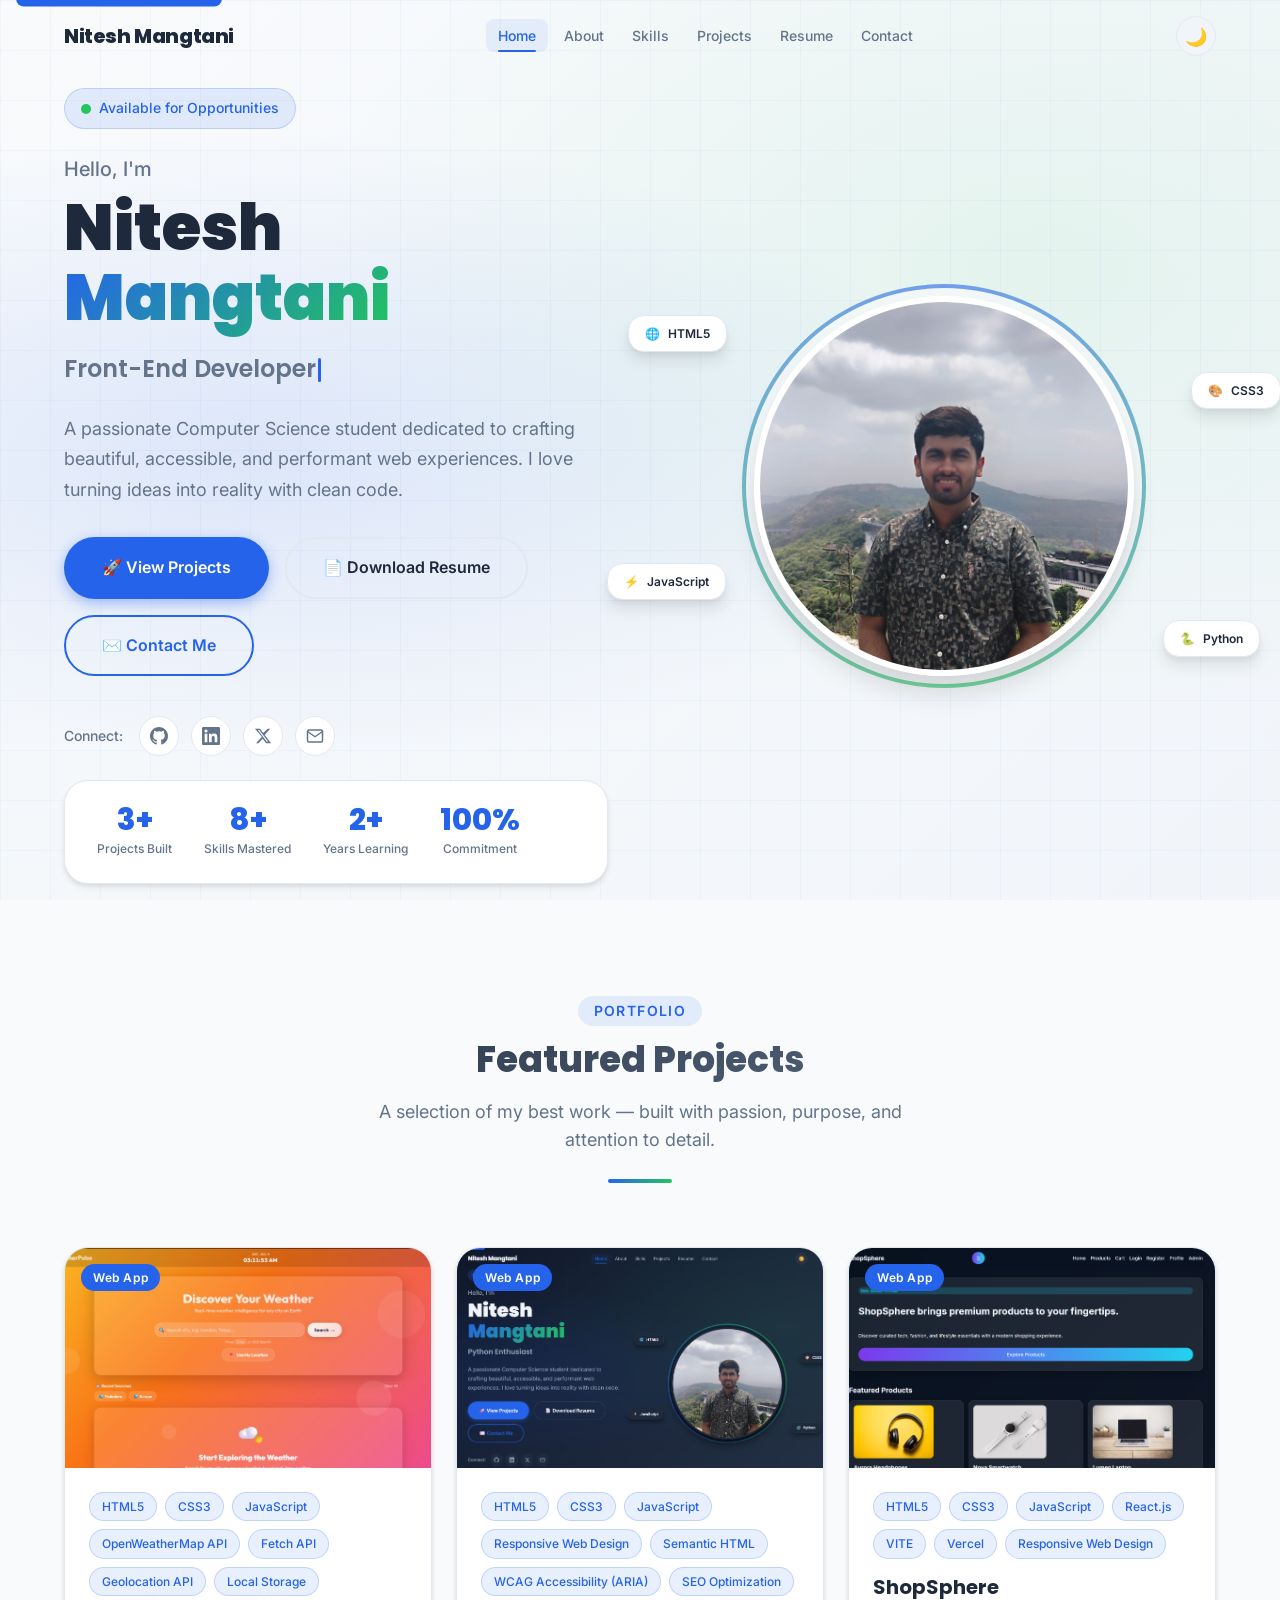
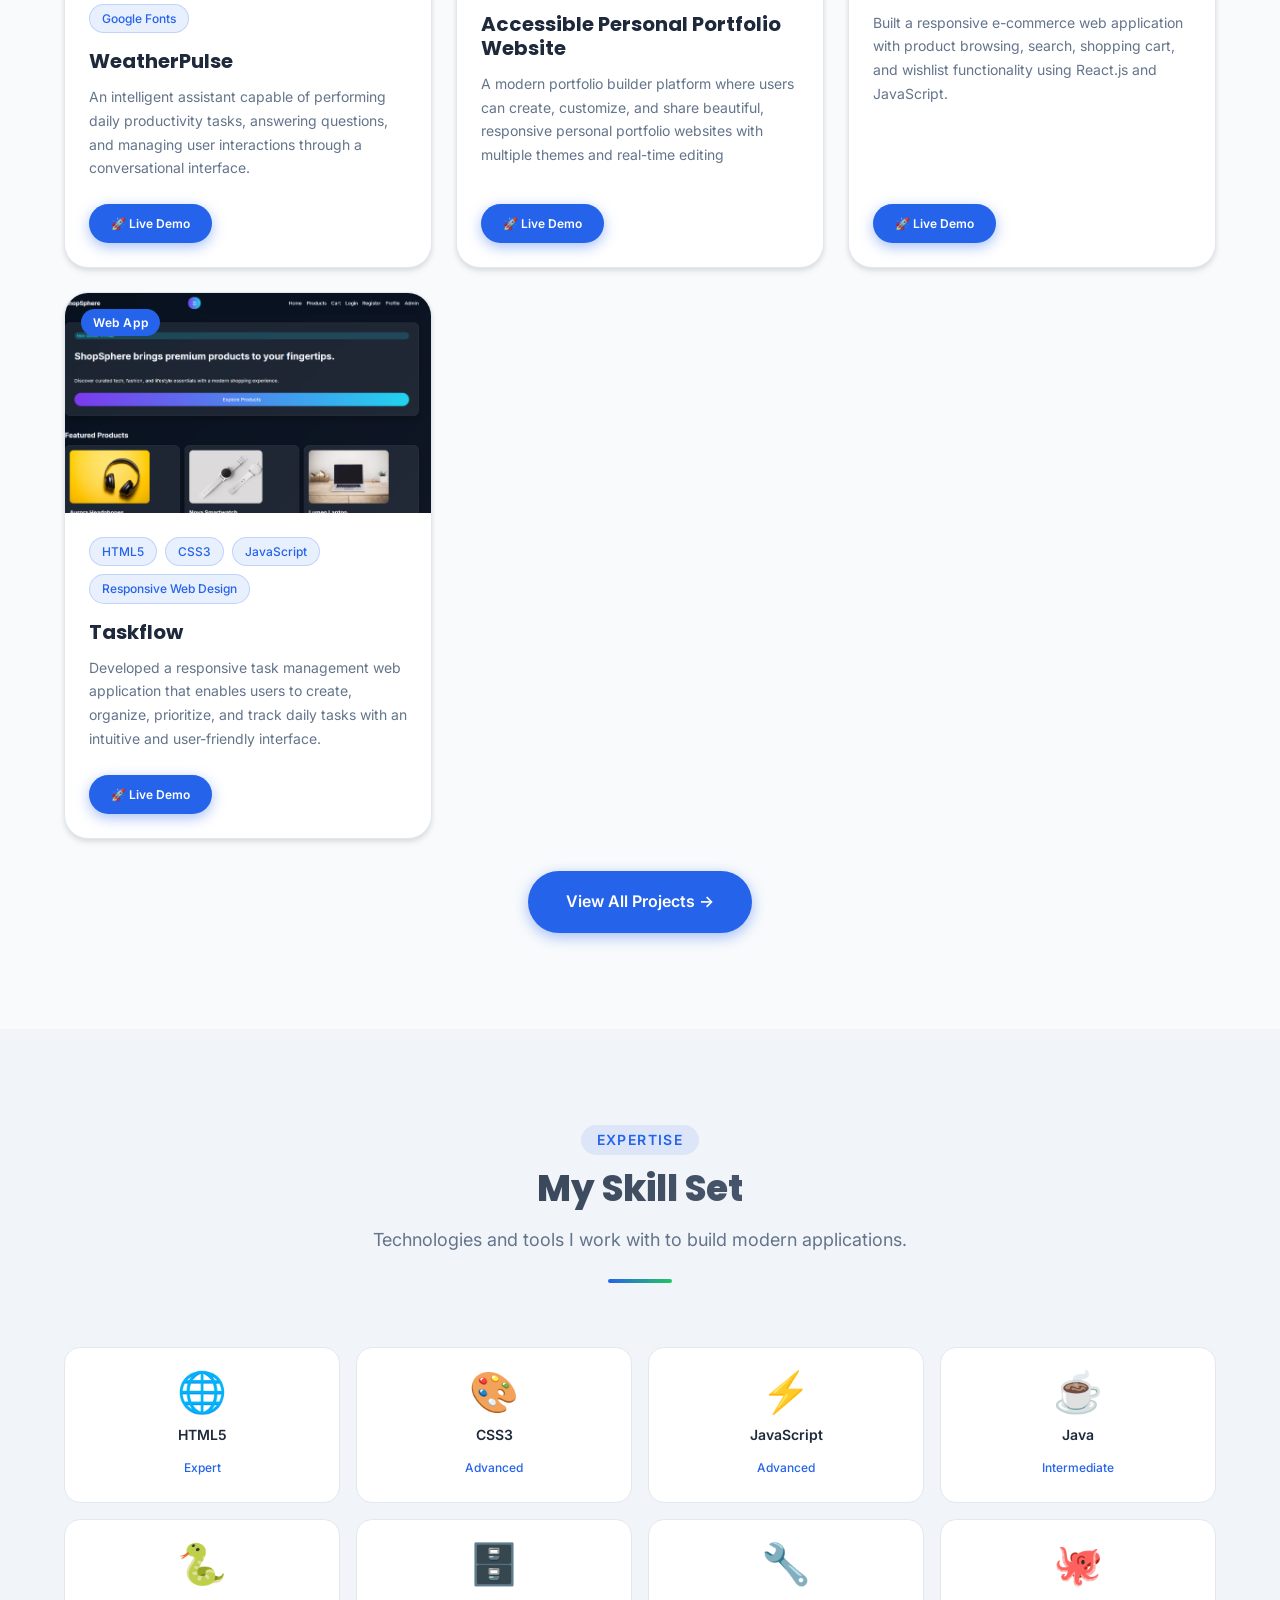
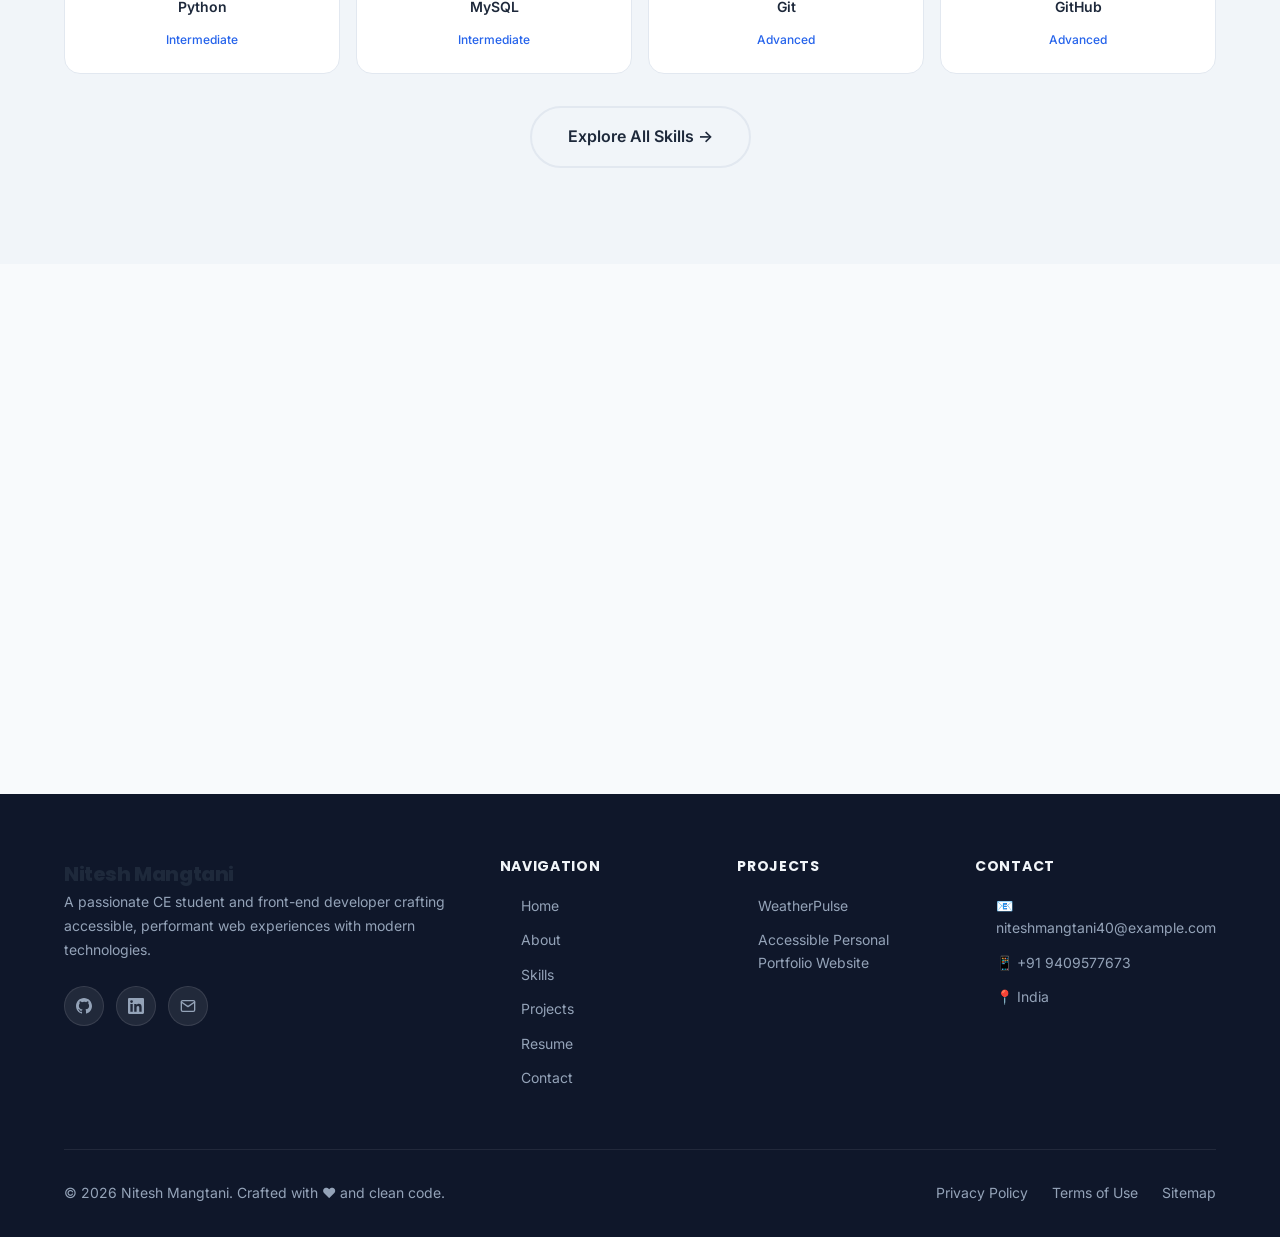
==== commit 95d98e9a: "Change favicon to new image Updated favicon link to a new image file." ====
--- a/index.html
+++ b/index.html
@@ -30,7 +30,7 @@
   <meta name="twitter:image"       content="https://yourdomain.com/assets/images/profile.png" />
 
   <!-- Favicon -->
-  <link rel="icon" type="image/svg+xml" href="assets/images/favicon.svg" />
+  <link rel="icon" type="image/svg+xml" href="assets/images/ChatGPT Image Jul 5, 2026, 07_24_28 PM.png" />
 
   <!-- Preconnect for Google Fonts -->
   <link rel="preconnect" href="https://fonts.googleapis.com" />
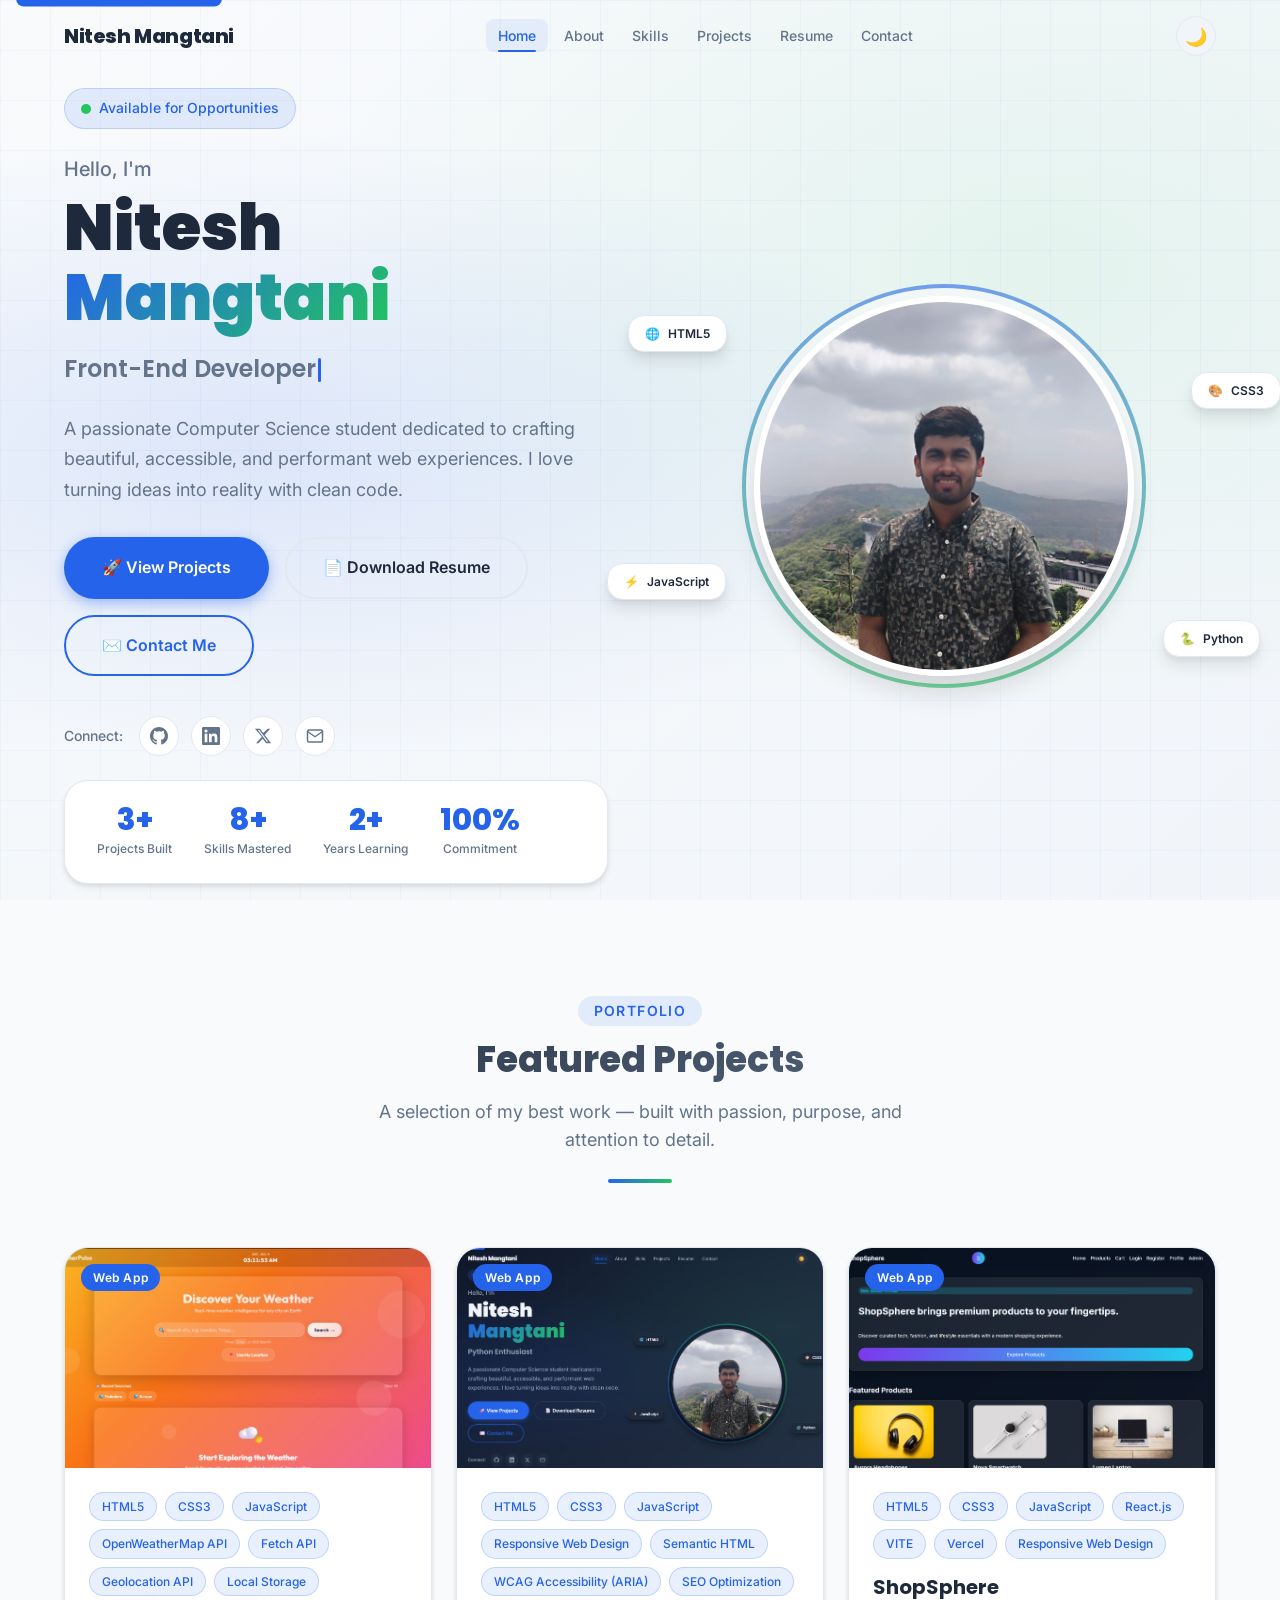
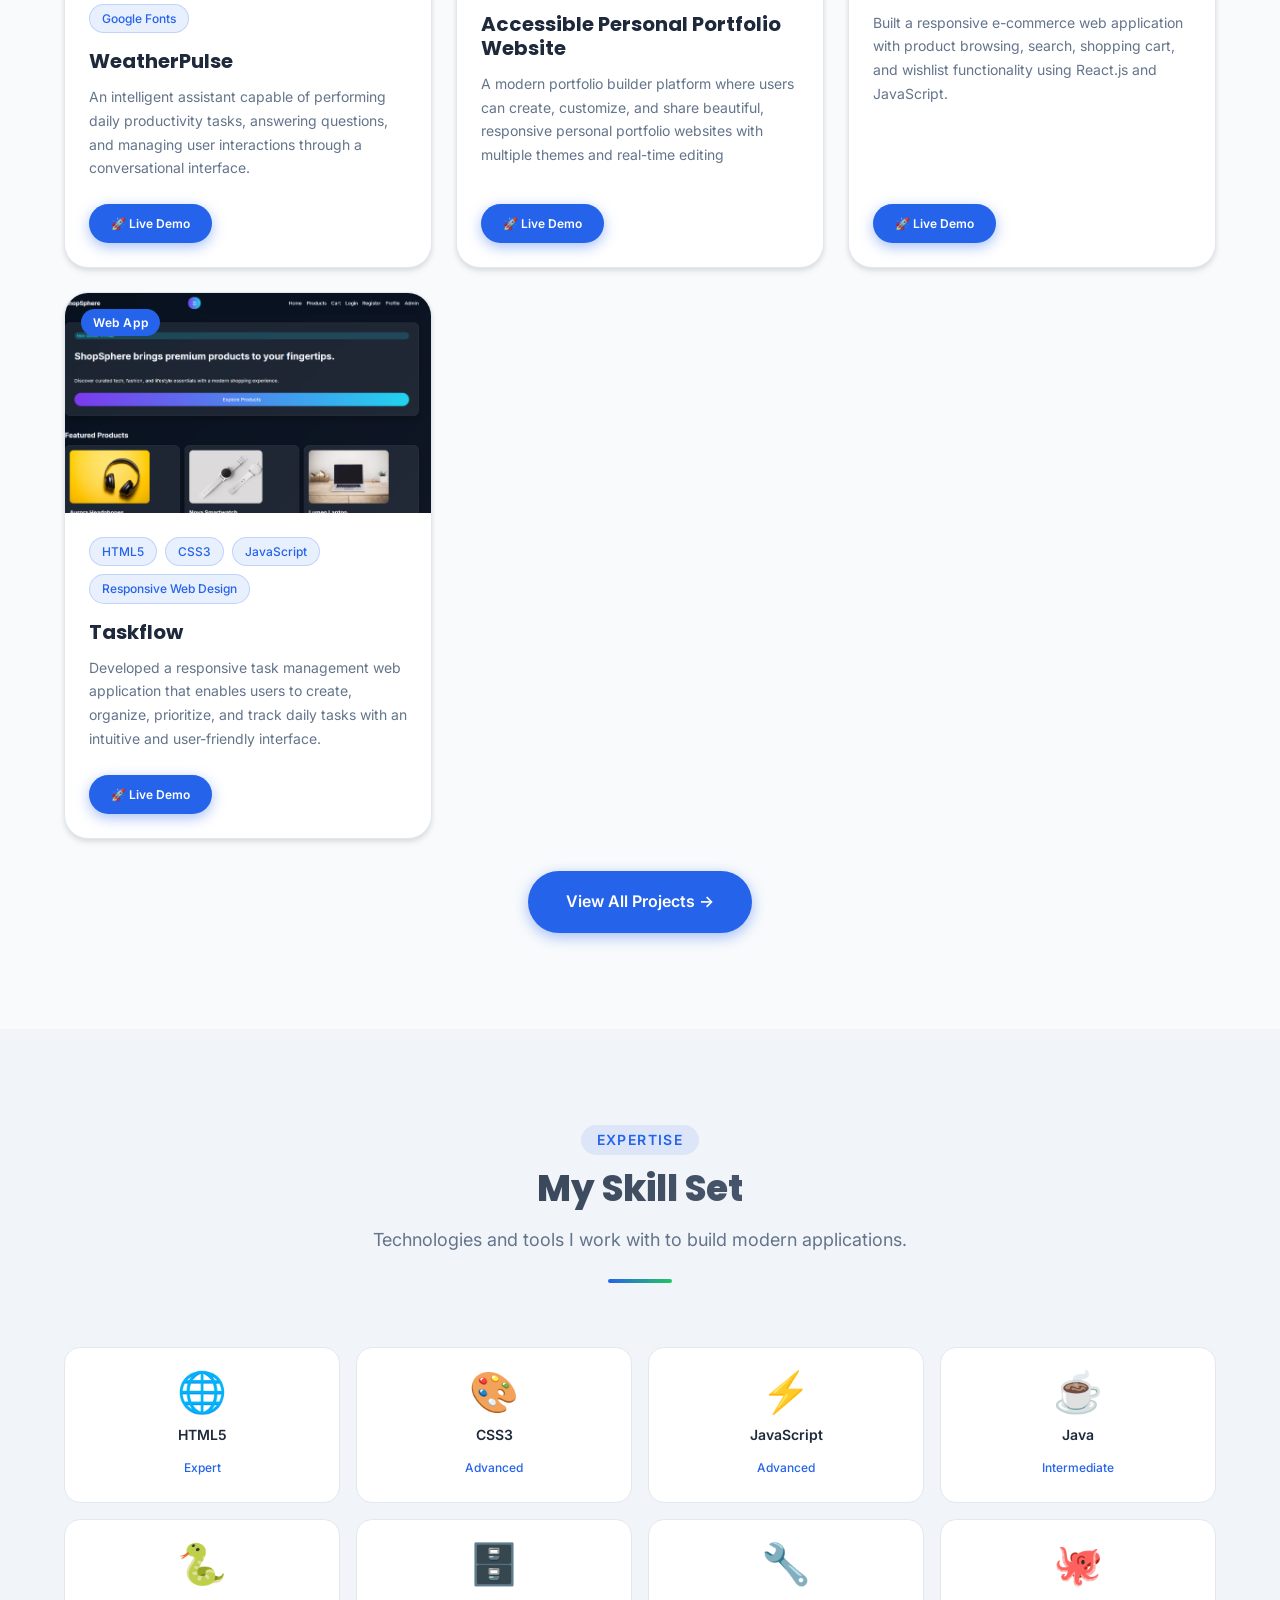
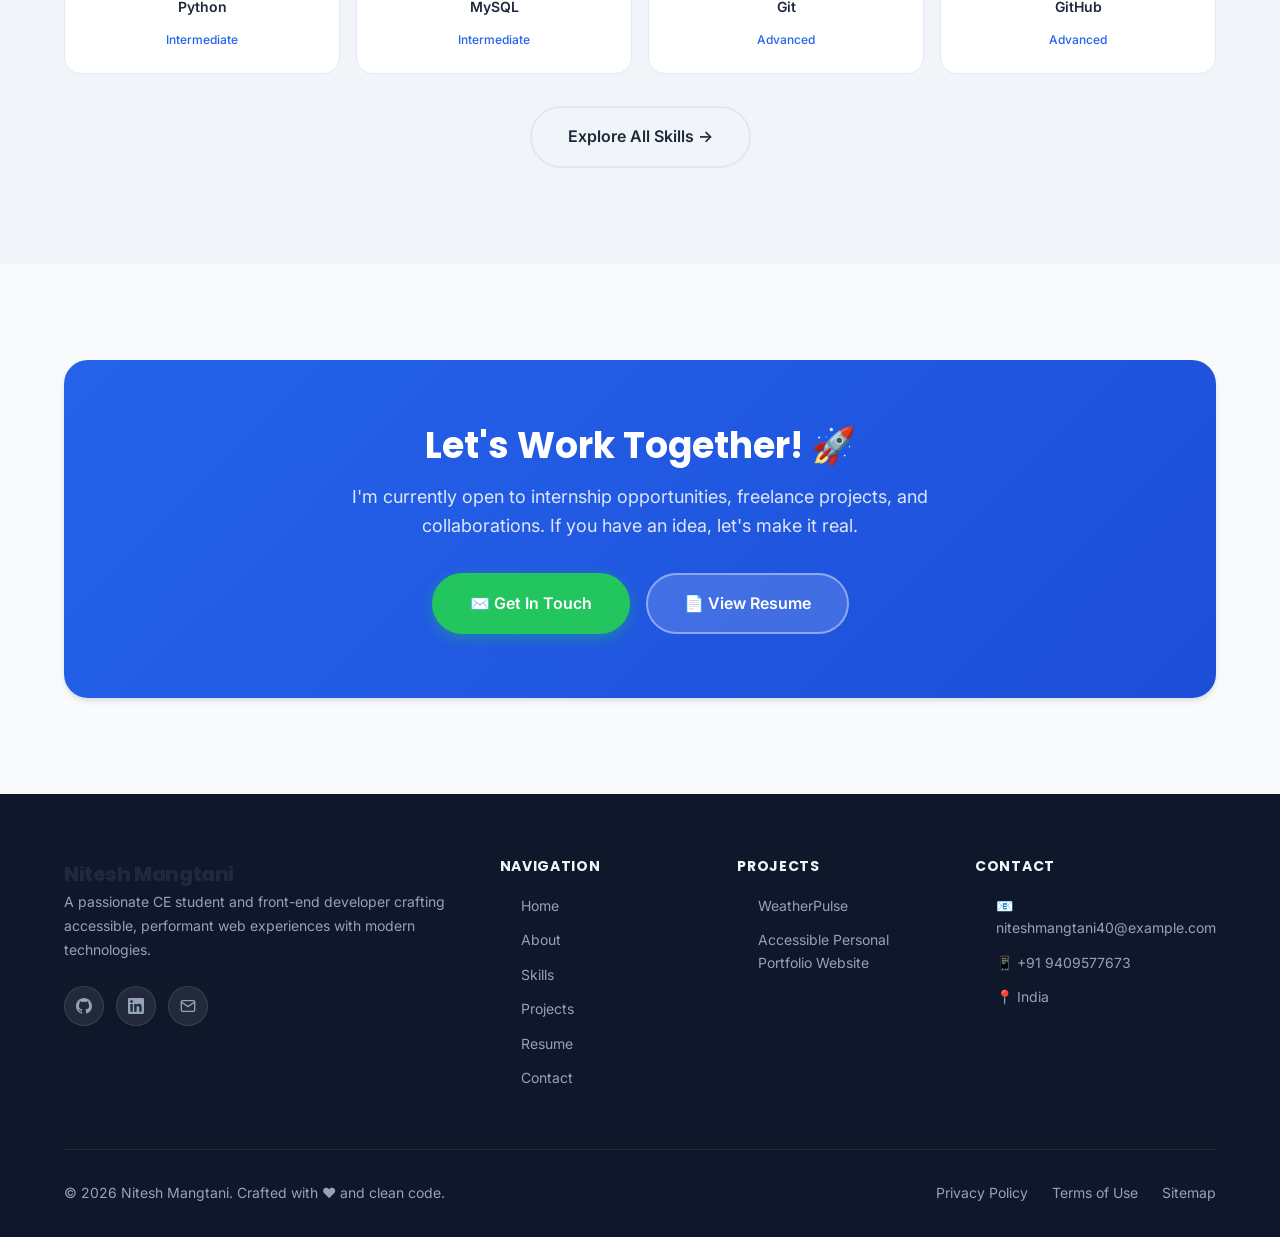
==== commit 8194cd82: "Update index.html" ====
--- a/index.html
+++ b/index.html
@@ -317,7 +317,7 @@
 
 
            <!-- Project 3: ShopSphere  -->
-          <article class="project-card" data-category="webapp" data-reveal="up" data-reveal-delay="1">
+          <article class="project-card" data-category="webapp" data-reveal="up" data-reveal-delay="3">
             <div class="project-card-image-wrap">
               <img
                 src="assets/images/Screenshot 2026-07-05 184442.png"
@@ -353,7 +353,7 @@
 
       
                 <!-- Project 4: Taskflow  -->
-          <article class="project-card" data-category="webapp" data-reveal="up" data-reveal-delay="1">
+          <article class="project-card" data-category="webapp" data-reveal="up" data-reveal-delay="4">
             <div class="project-card-image-wrap">
               <img
                 src="assets/images/Screenshot 2026-07-05 184442.png"
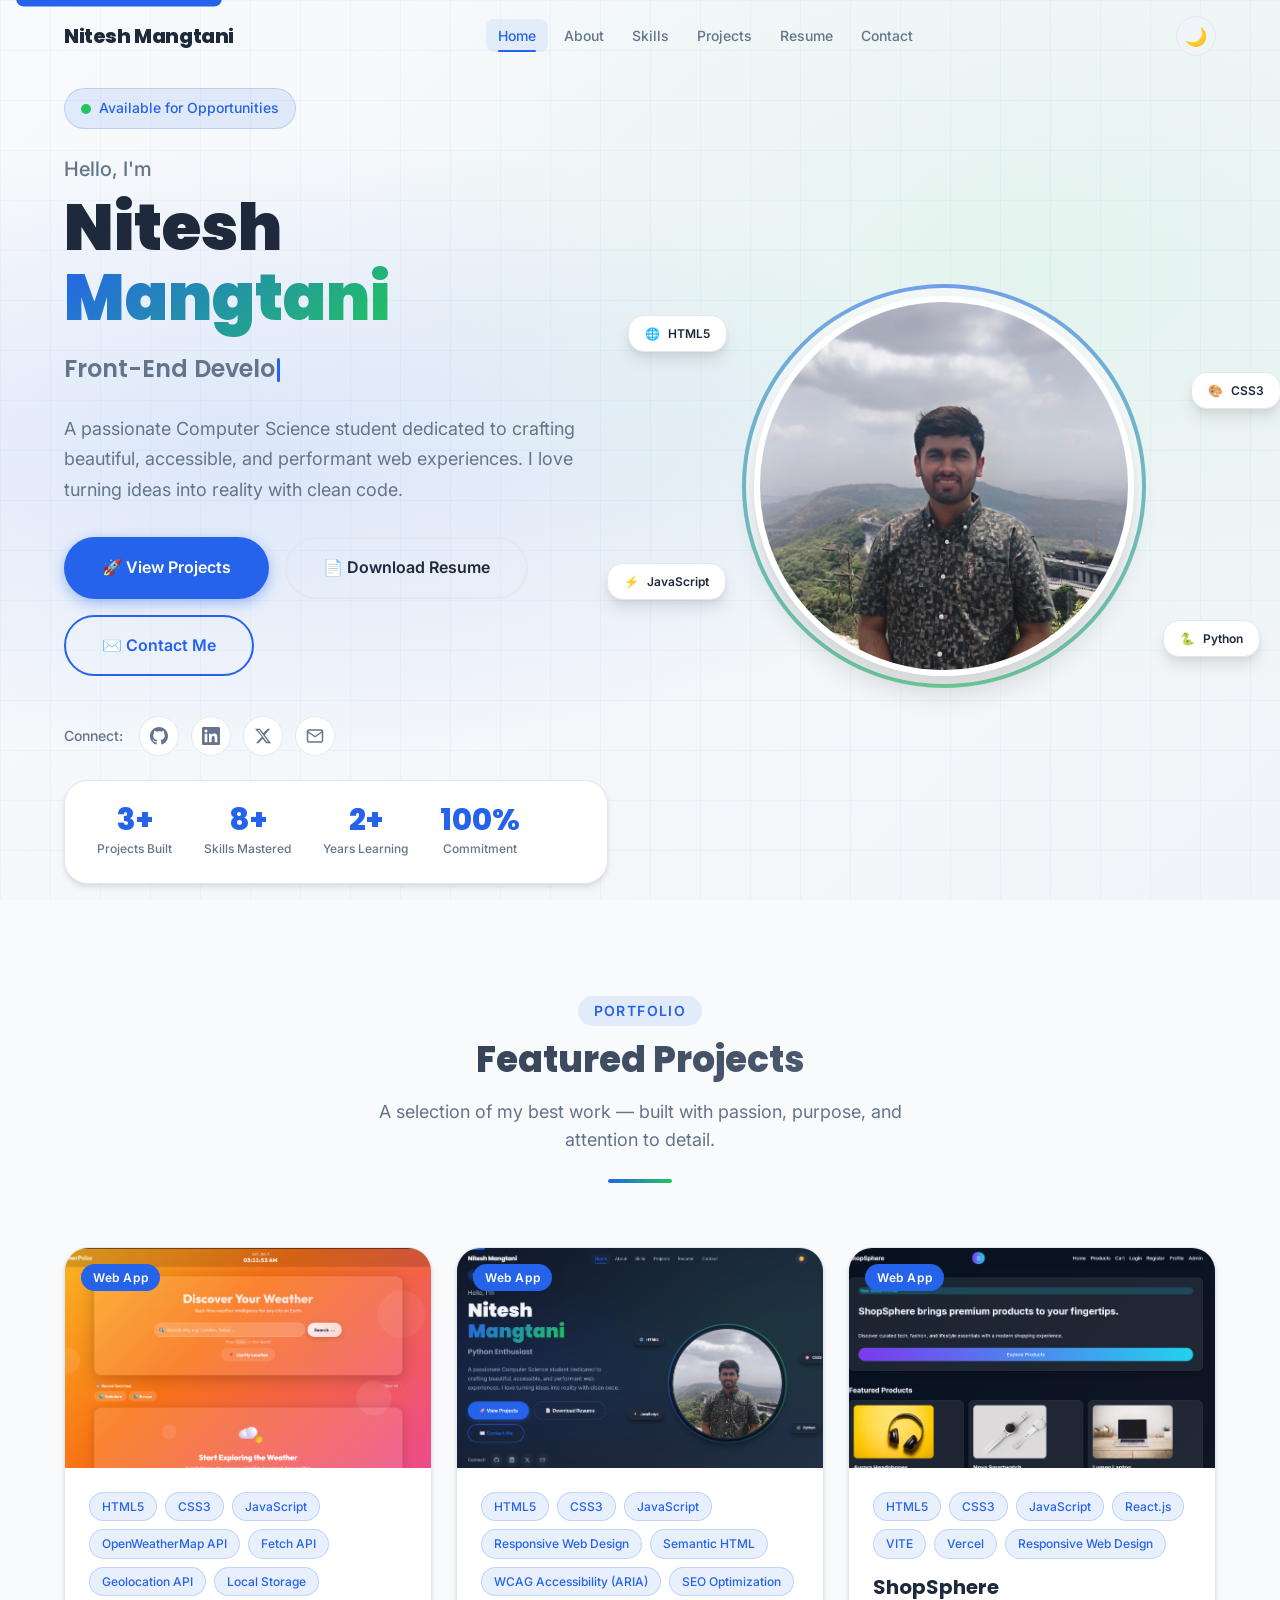
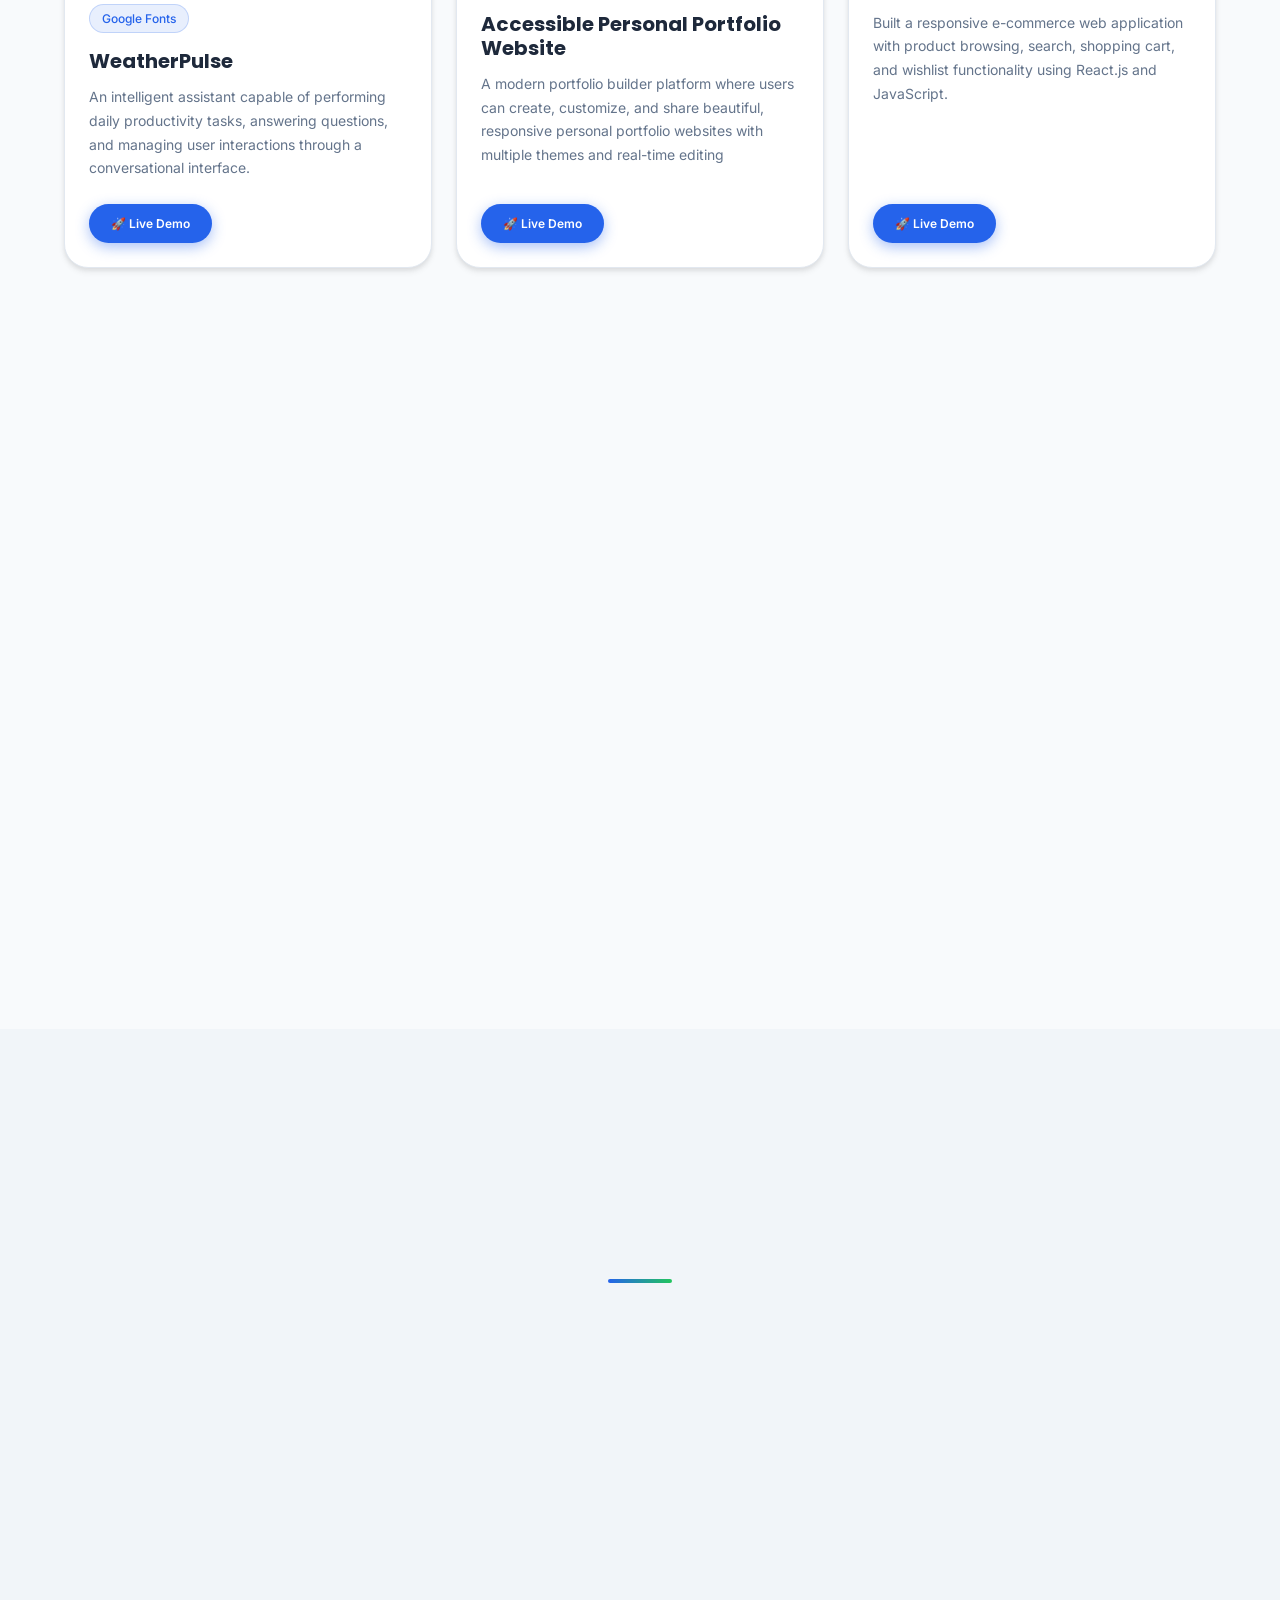
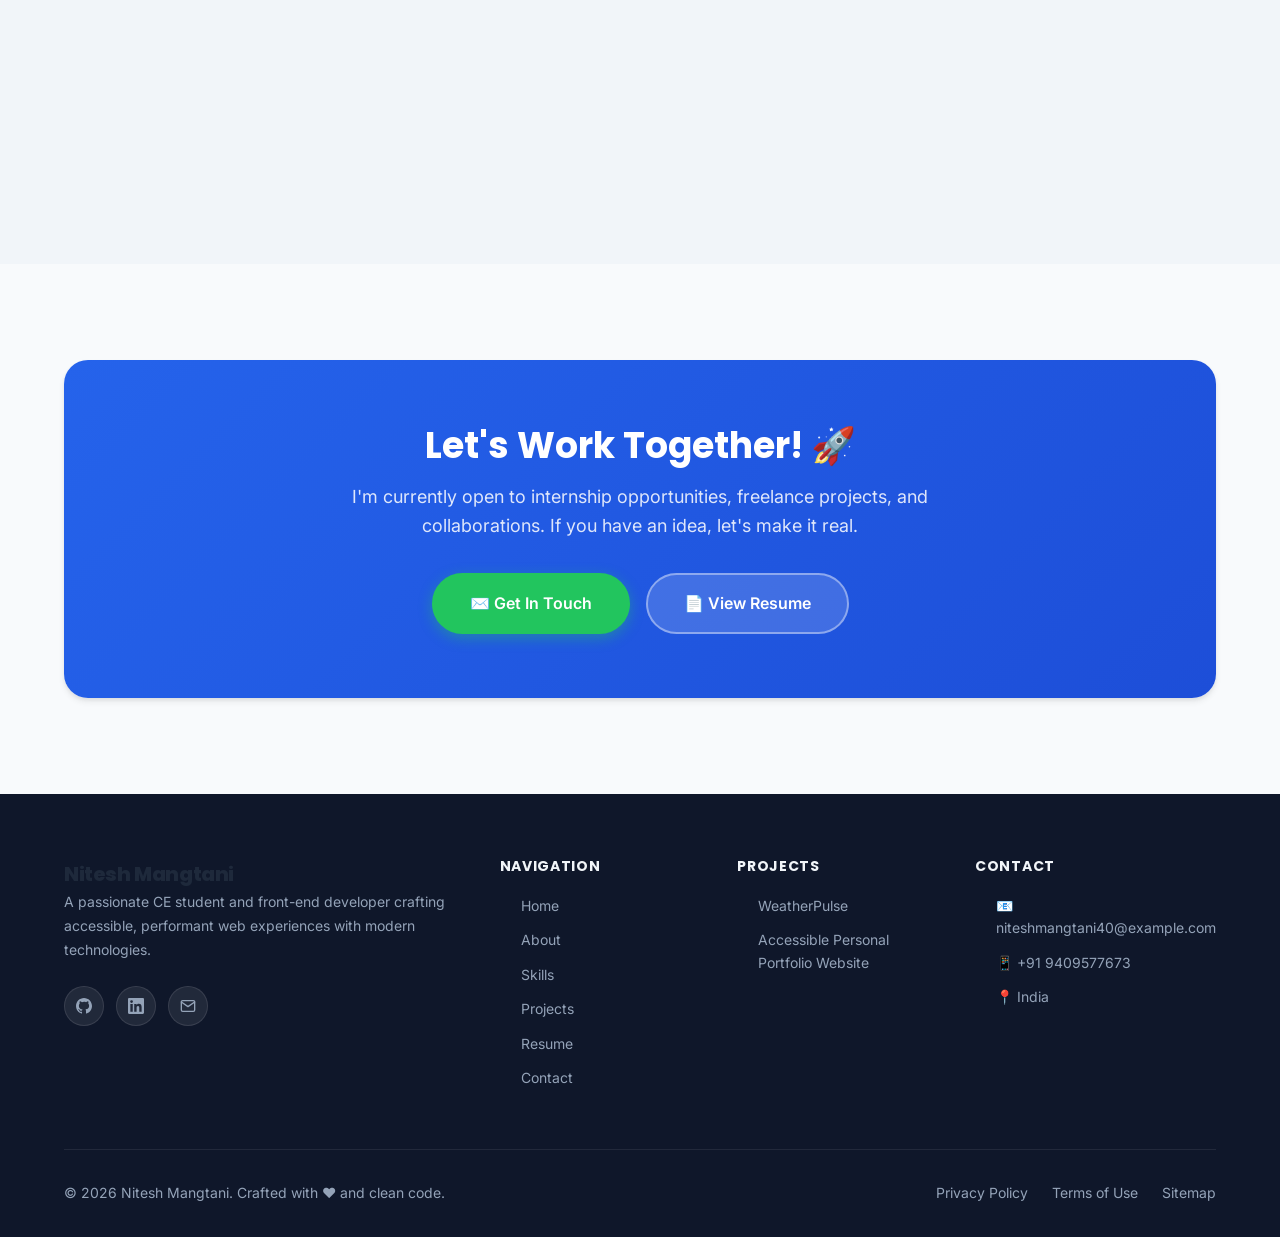
==== commit 14446696: "Update index.html" ====
--- a/index.html
+++ b/index.html
@@ -356,7 +356,7 @@
           <article class="project-card" data-category="webapp" data-reveal="up" data-reveal-delay="4">
             <div class="project-card-image-wrap">
               <img
-                src="assets/images/Screenshot 2026-07-05 184442.png"
+                src="assets/images/image_2026-07-06_012142622.png"
                 alt="Taskflow - To Do List"
                 class="project-card-image"
                 width="400"
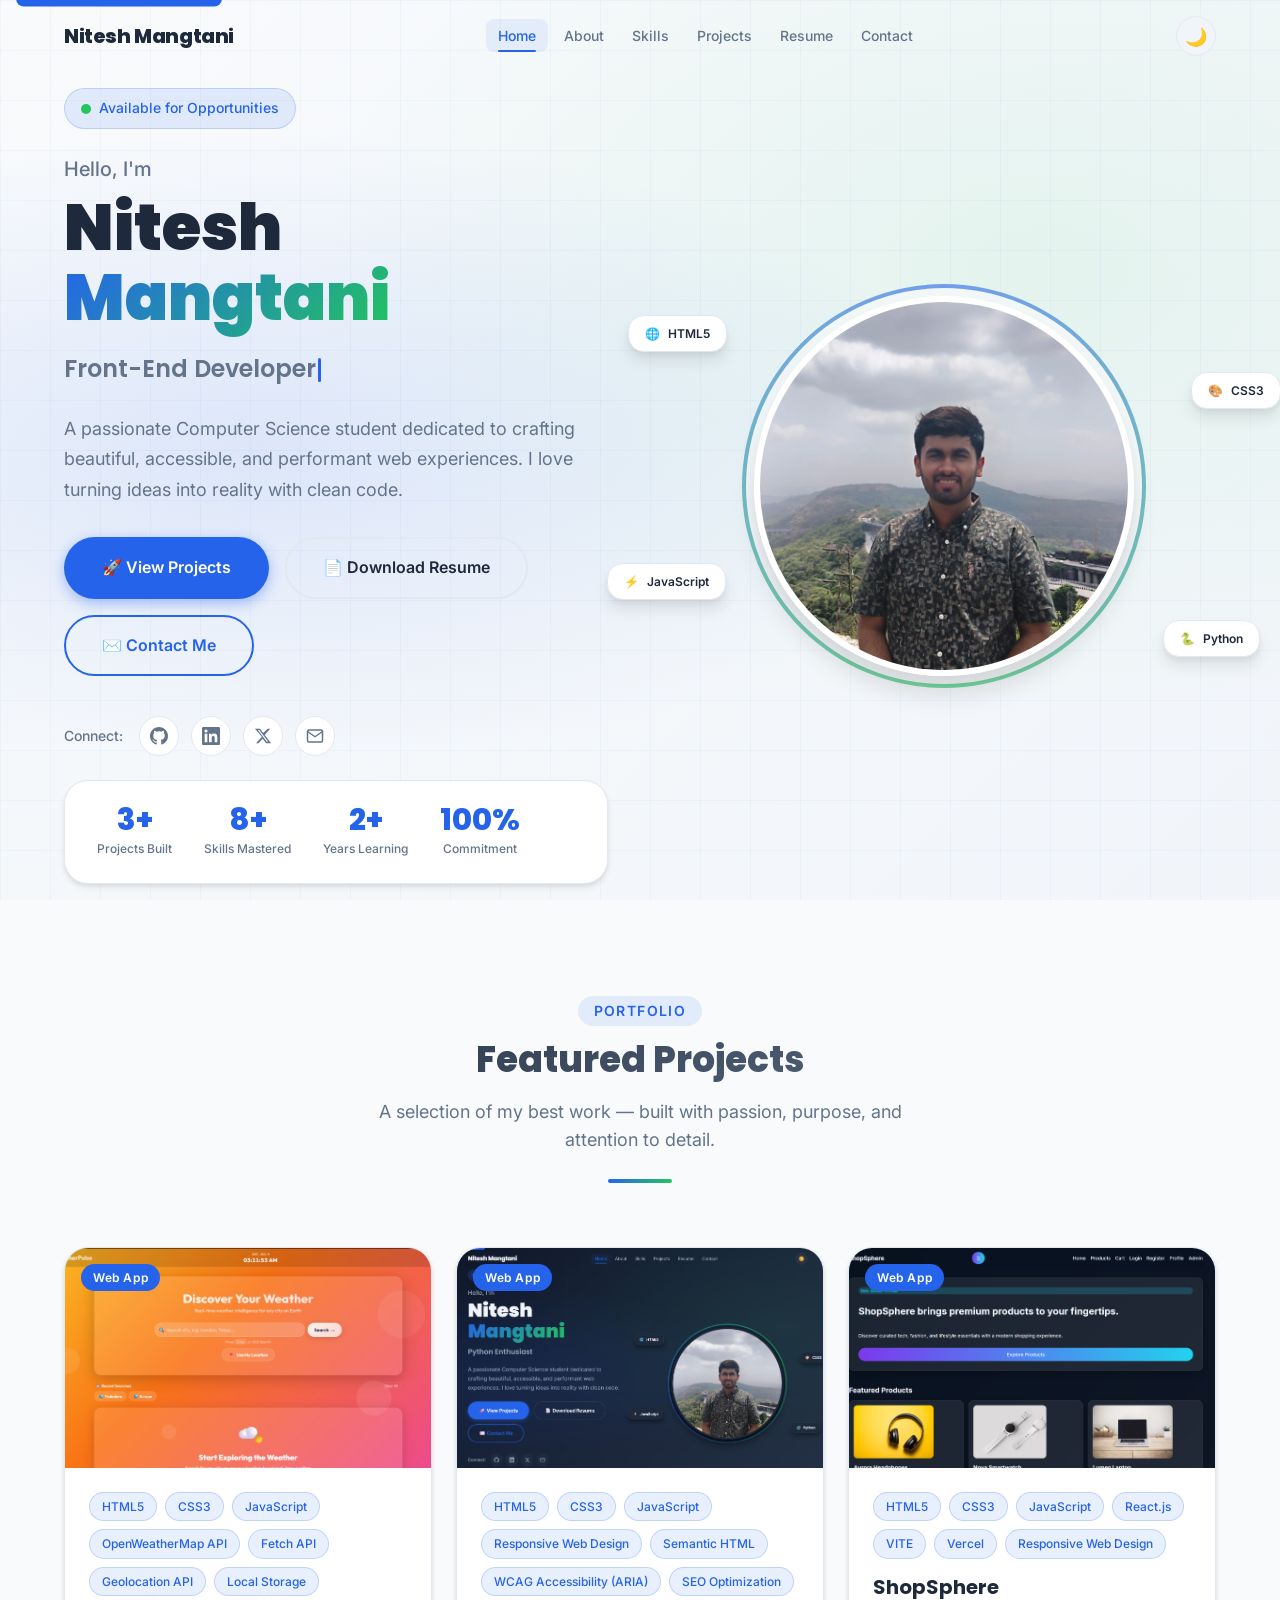
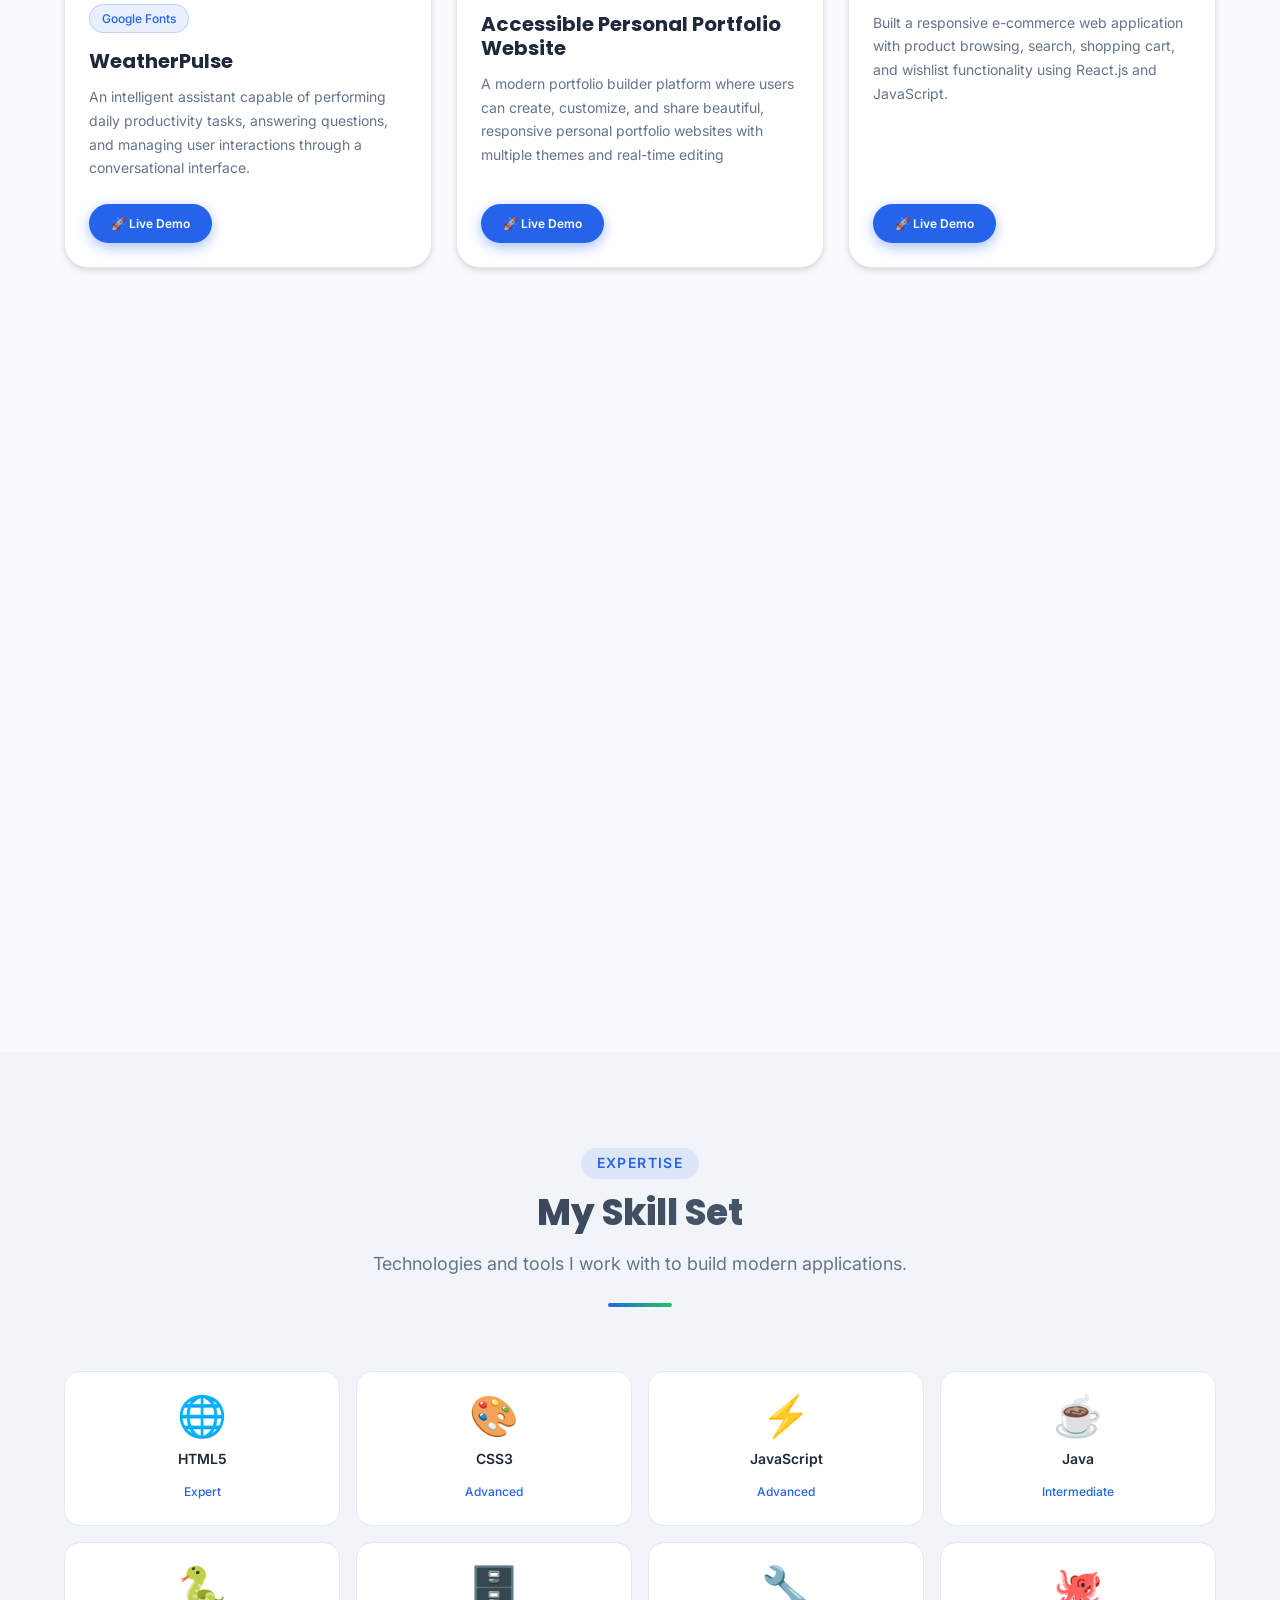
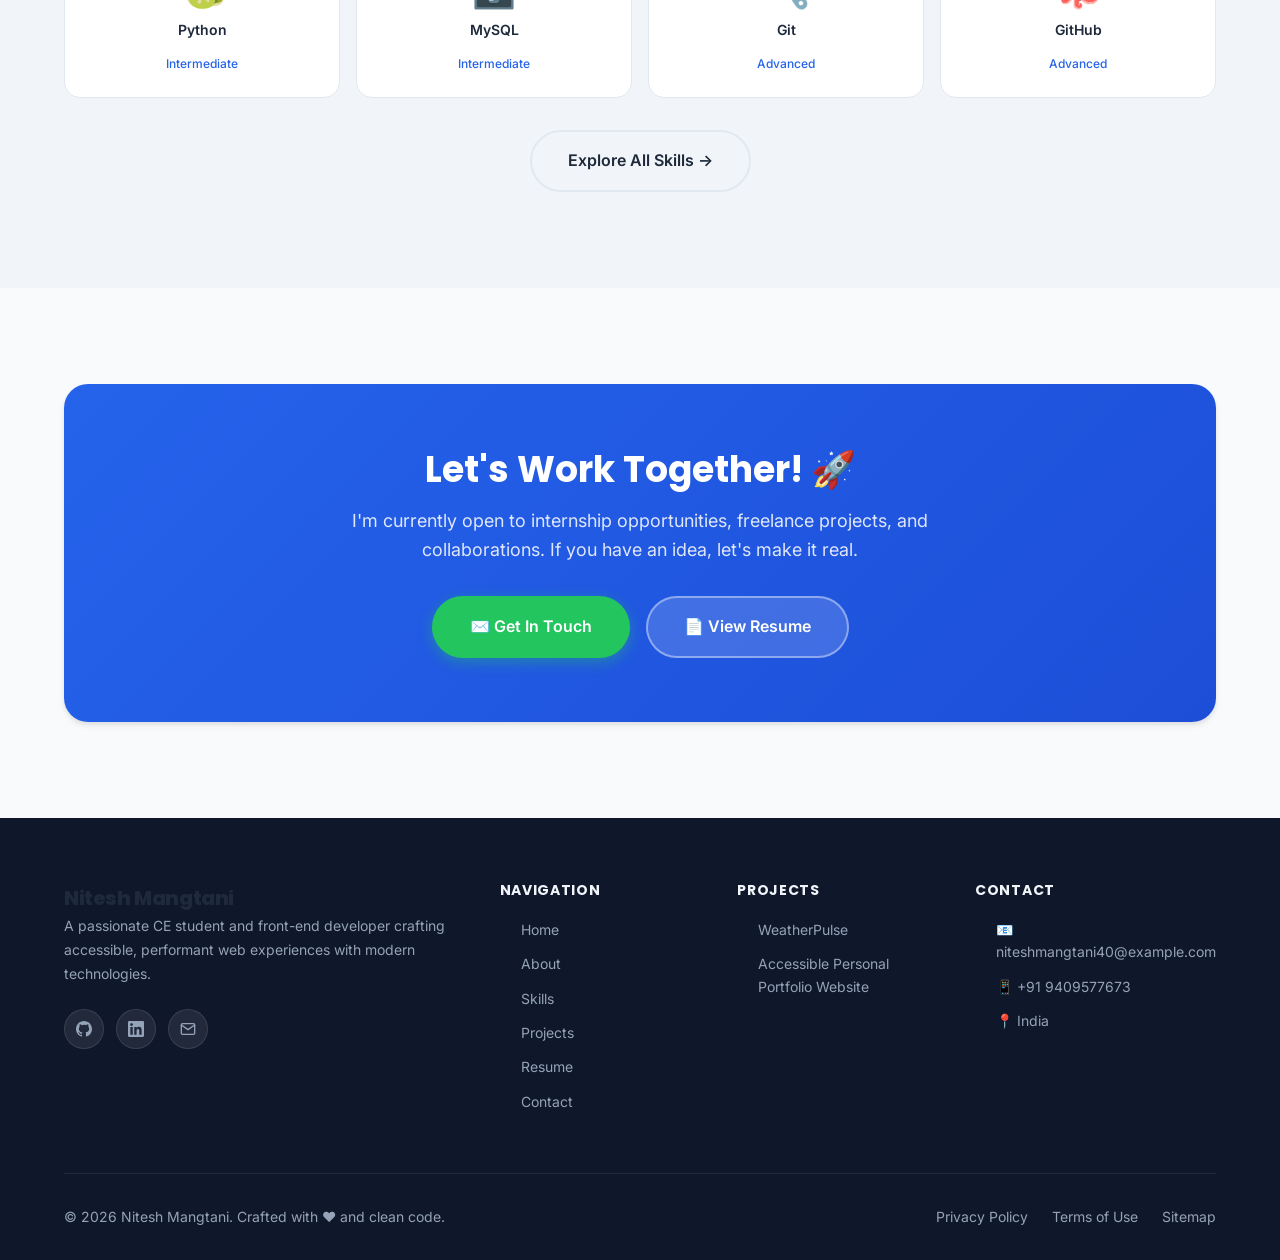
==== commit adae4d9c: "Update index.html" ====
--- a/index.html
+++ b/index.html
@@ -351,8 +351,45 @@
             </div>
           </article>
 
+
+
+           <!-- Project 4: PassAnalyzer  -->
+          <article class="project-card" data-category="webapp" data-reveal="up" data-reveal-delay="3">
+            <div class="project-card-image-wrap">
+              <img
+                src="assets/images/image_2026-07-08_181029376.png"
+                alt="PassAnalyzer - Password Strength Analyzer"
+                class="project-card-image"
+                width="400"
+                height="220"
+                loading="lazy"
+              />
+              <span class="project-card-badge" aria-label="Project Category: Web App">Web App</span>
+            </div>
+            <div class="project-card-body">
+              <div class="project-card-tags" role="list" aria-label="Technologies used">
+                <span class="tag" role="listitem">HTML5</span>
+                <span class="tag" role="listitem">CSS3</span>
+                <span class="tag" role="listitem">JavaScript</span>
+                <span class="tag" role="listitem">PHP</span>
+                <span class="tag" role="listitem">MySQL</span>
+                <span class="tag" role="listitem">phpmyadmin</span>
+                <span class="tag" role="listitem">Apache</span>
+              </div>
+              <h3 class="project-card-title" id="ai-assistant">PassAnalyzer</h3>
+              <p class="project-card-desc">
+                A full-stack Password Strength Analyzer built with HTML, CSS, JavaScript, PHP, and MySQL featuring real-time strength analysis, secure password generation, bcrypt hash storage, password history, and reuse detection.
+              </p>
+              <div class="project-card-actions">
+                <a href="http://localhost/Password-Strength-Analyzer/" class="btn btn--primary btn--sm" aria-label="Open PassAnalyzer">
+                  🚀 Live Demo
+                </a>
+              </div>
+            </div>
+          </article>
+
       
-                <!-- Project 4: Taskflow  -->
+                <!-- Project 5: Taskflow  -->
           <article class="project-card" data-category="webapp" data-reveal="up" data-reveal-delay="4">
             <div class="project-card-image-wrap">
               <img
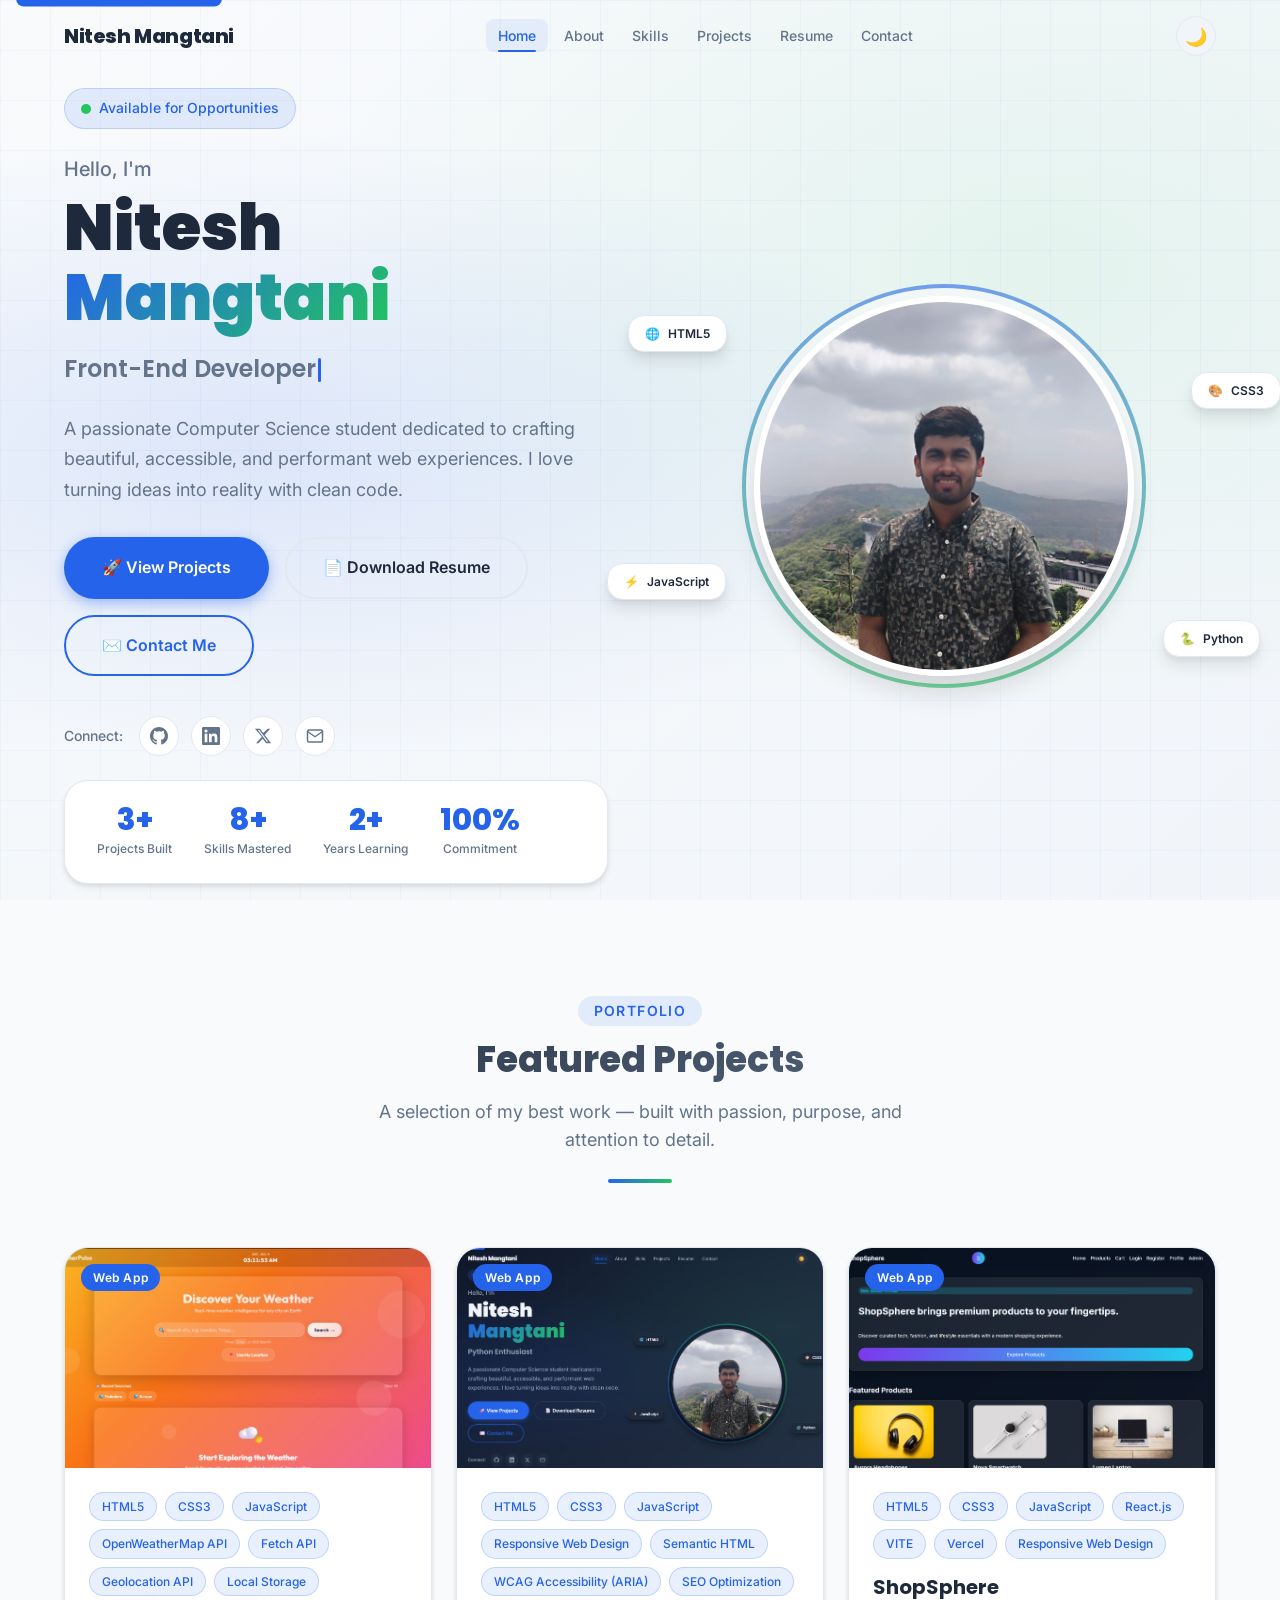
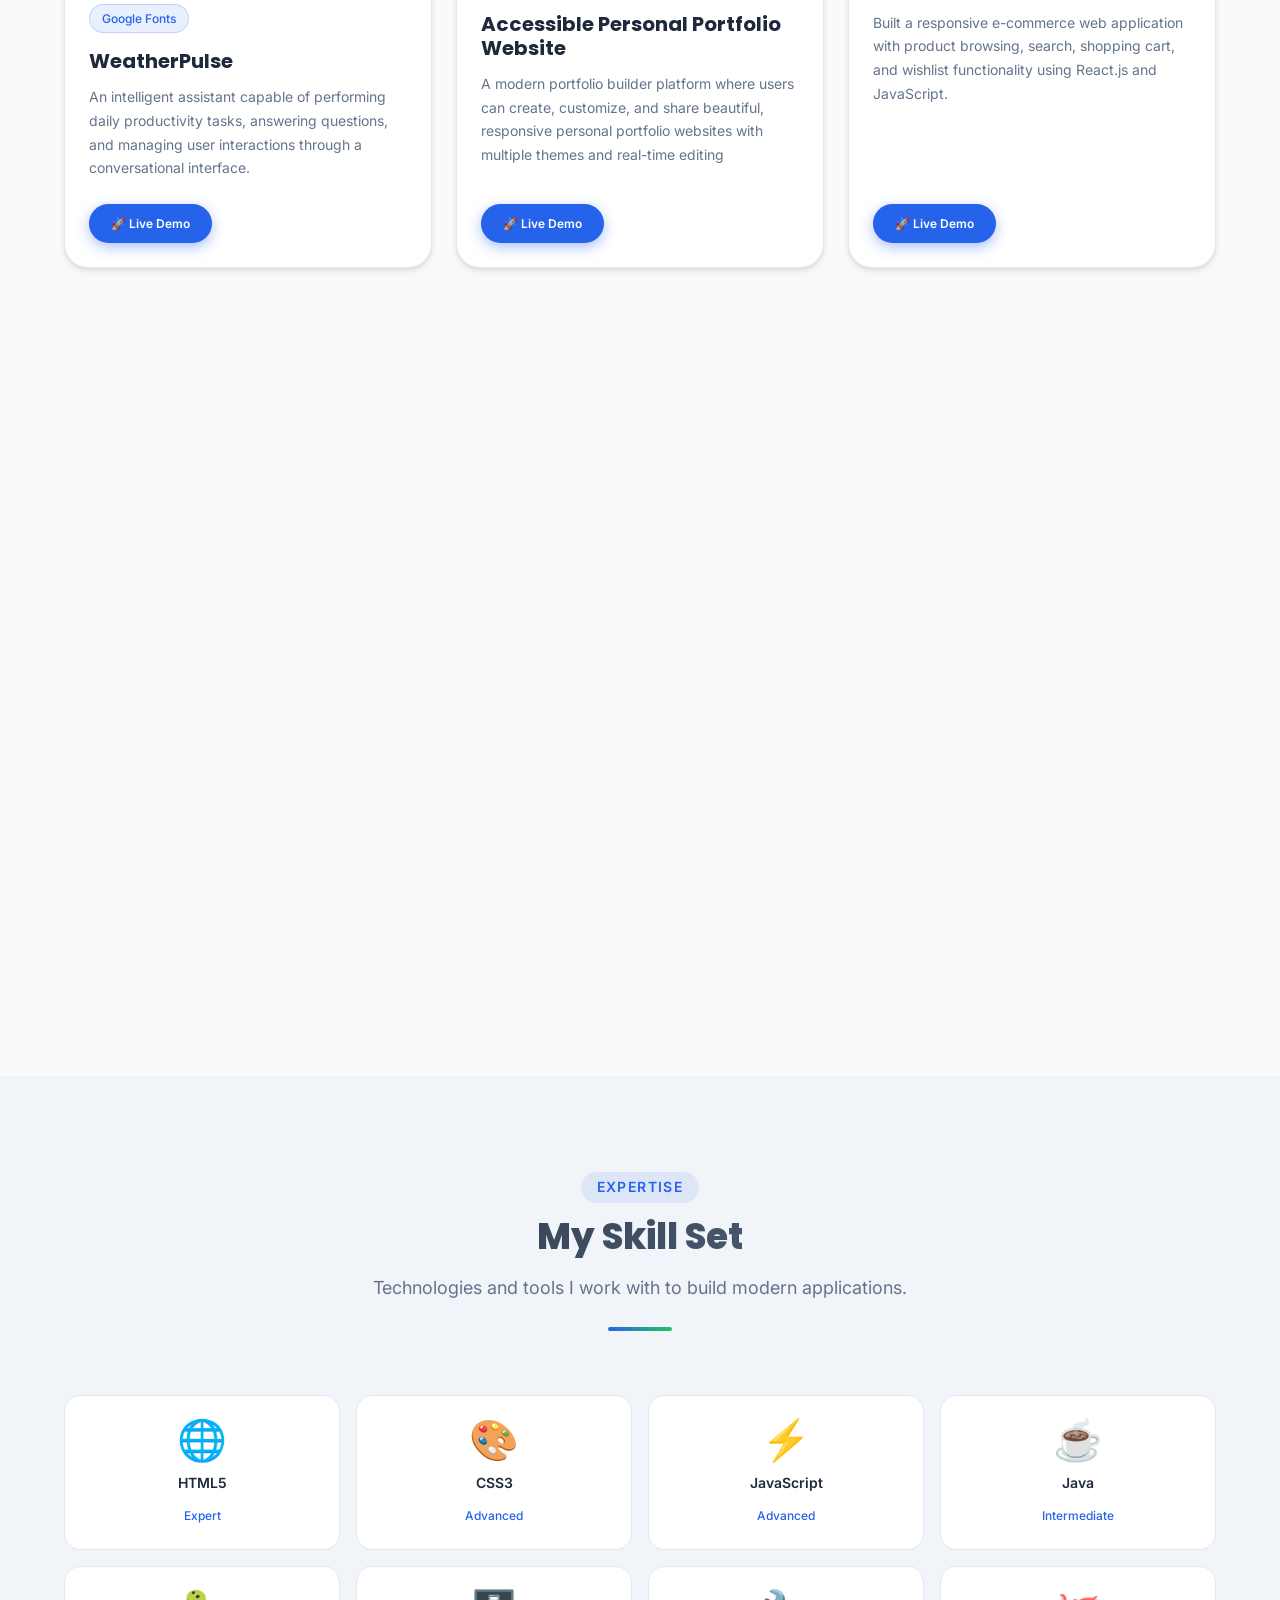
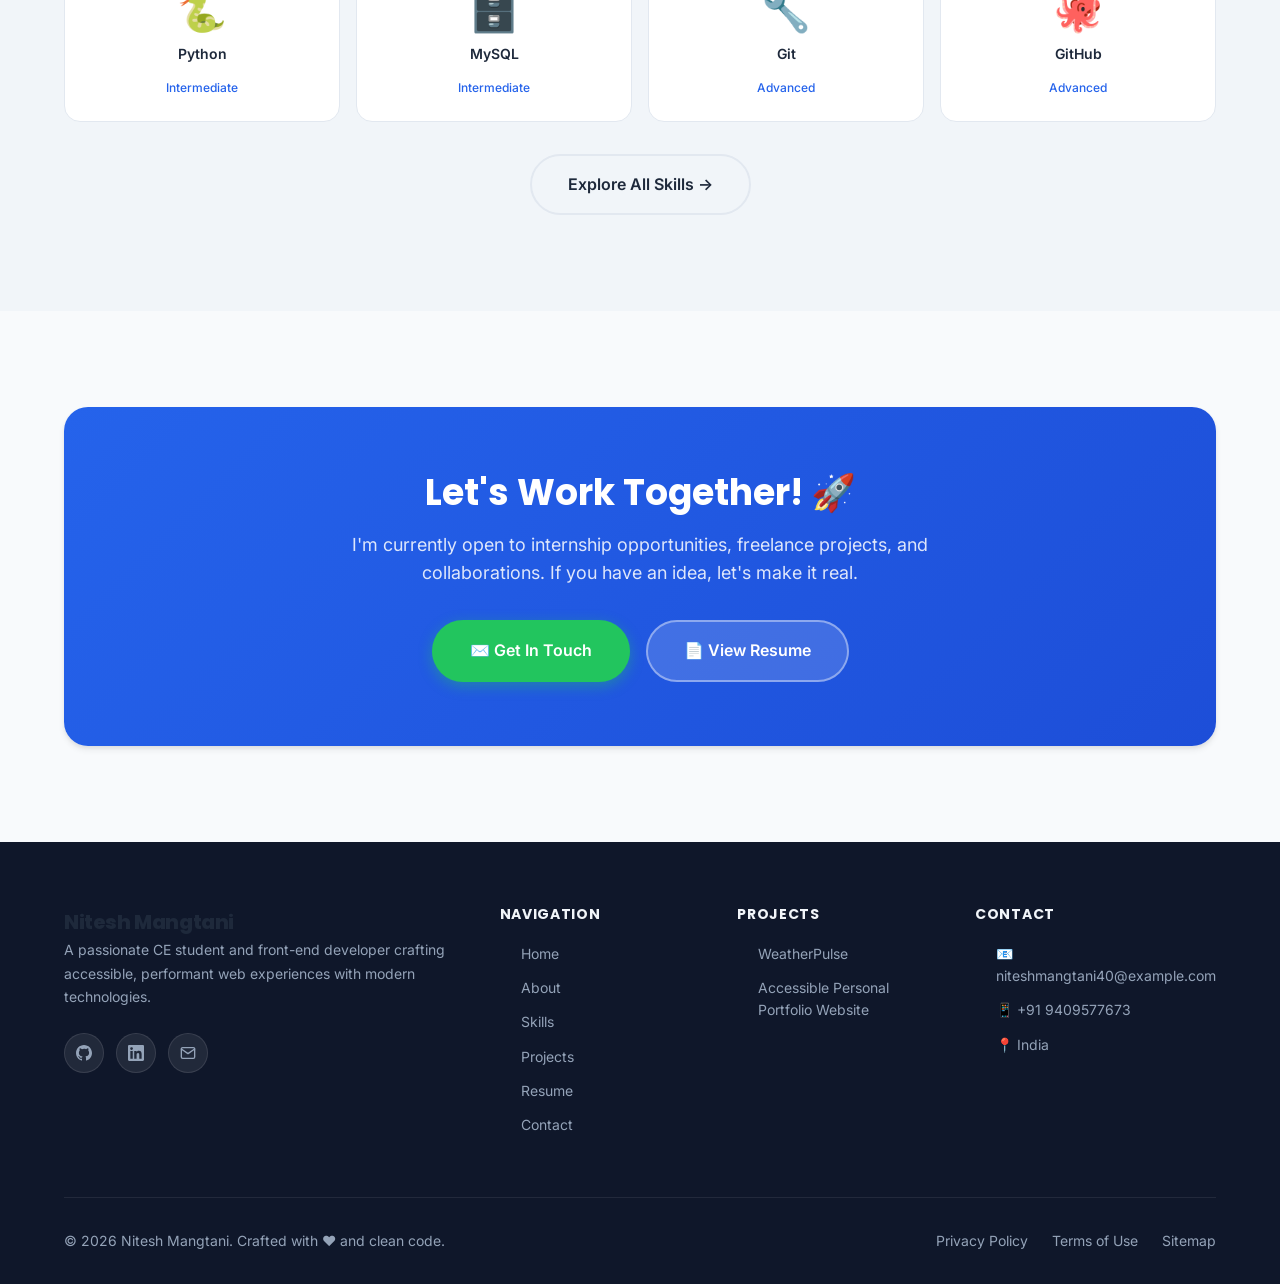
==== commit 1421c0a1: "Update project details for StudBud and PassAnalyzer" ====
--- a/index.html
+++ b/index.html
@@ -353,7 +353,45 @@
 
 
 
-           <!-- Project 4: PassAnalyzer  -->
+
+          <!-- Project 4: StudBud  -->
+          <article class="project-card" data-category="webapp" data-reveal="up" data-reveal-delay="3">
+            <div class="project-card-image-wrap">
+              <img
+                src="assets/images/image_2026-07-08_181029376.png"
+                alt="StudBud - Student Resource Manager"
+                class="project-card-image"
+                width="400"
+                height="220"
+                loading="lazy"
+              />
+              <span class="project-card-badge" aria-label="Project Category: Web App">Web App</span>
+            </div>
+            <div class="project-card-body">
+              <div class="project-card-tags" role="list" aria-label="Technologies used">
+                <span class="tag" role="listitem">HTML5</span>
+                <span class="tag" role="listitem">CSS3</span>
+                <span class="tag" role="listitem">JavaScript</span>
+                <span class="tag" role="listitem">PHP</span>
+                <span class="tag" role="listitem">MySQL</span>
+                <span class="tag" role="listitem">phpmyadmin</span>
+                <span class="tag" role="listitem">Apache</span>
+              </div>
+              <h3 class="project-card-title" id="ai-assistant">StudBud</h3>
+              <p class="project-card-desc">
+                A full-stack Student Resource Manager built with HTML, CSS, JavaScript, PHP, and MySQL, featuring secure authentication, notes management, file uploads, resource organization, search, pagination, and a personalized dashboard.
+              </p>
+              <div class="project-card-actions">
+                <a href="http://localhost/STUUDENT%20RESOURCE%20MANAGER/" class="btn btn--primary btn--sm" aria-label="Open StudBud">
+                  🚀 Live Demo
+                </a>
+              </div>
+            </div>
+          </article>
+
+
+
+           <!-- Project 5: PassAnalyzer  -->
           <article class="project-card" data-category="webapp" data-reveal="up" data-reveal-delay="3">
             <div class="project-card-image-wrap">
               <img
@@ -389,7 +427,7 @@
           </article>
 
       
-                <!-- Project 5: Taskflow  -->
+                <!-- Project 6: Taskflow  -->
           <article class="project-card" data-category="webapp" data-reveal="up" data-reveal-delay="4">
             <div class="project-card-image-wrap">
               <img
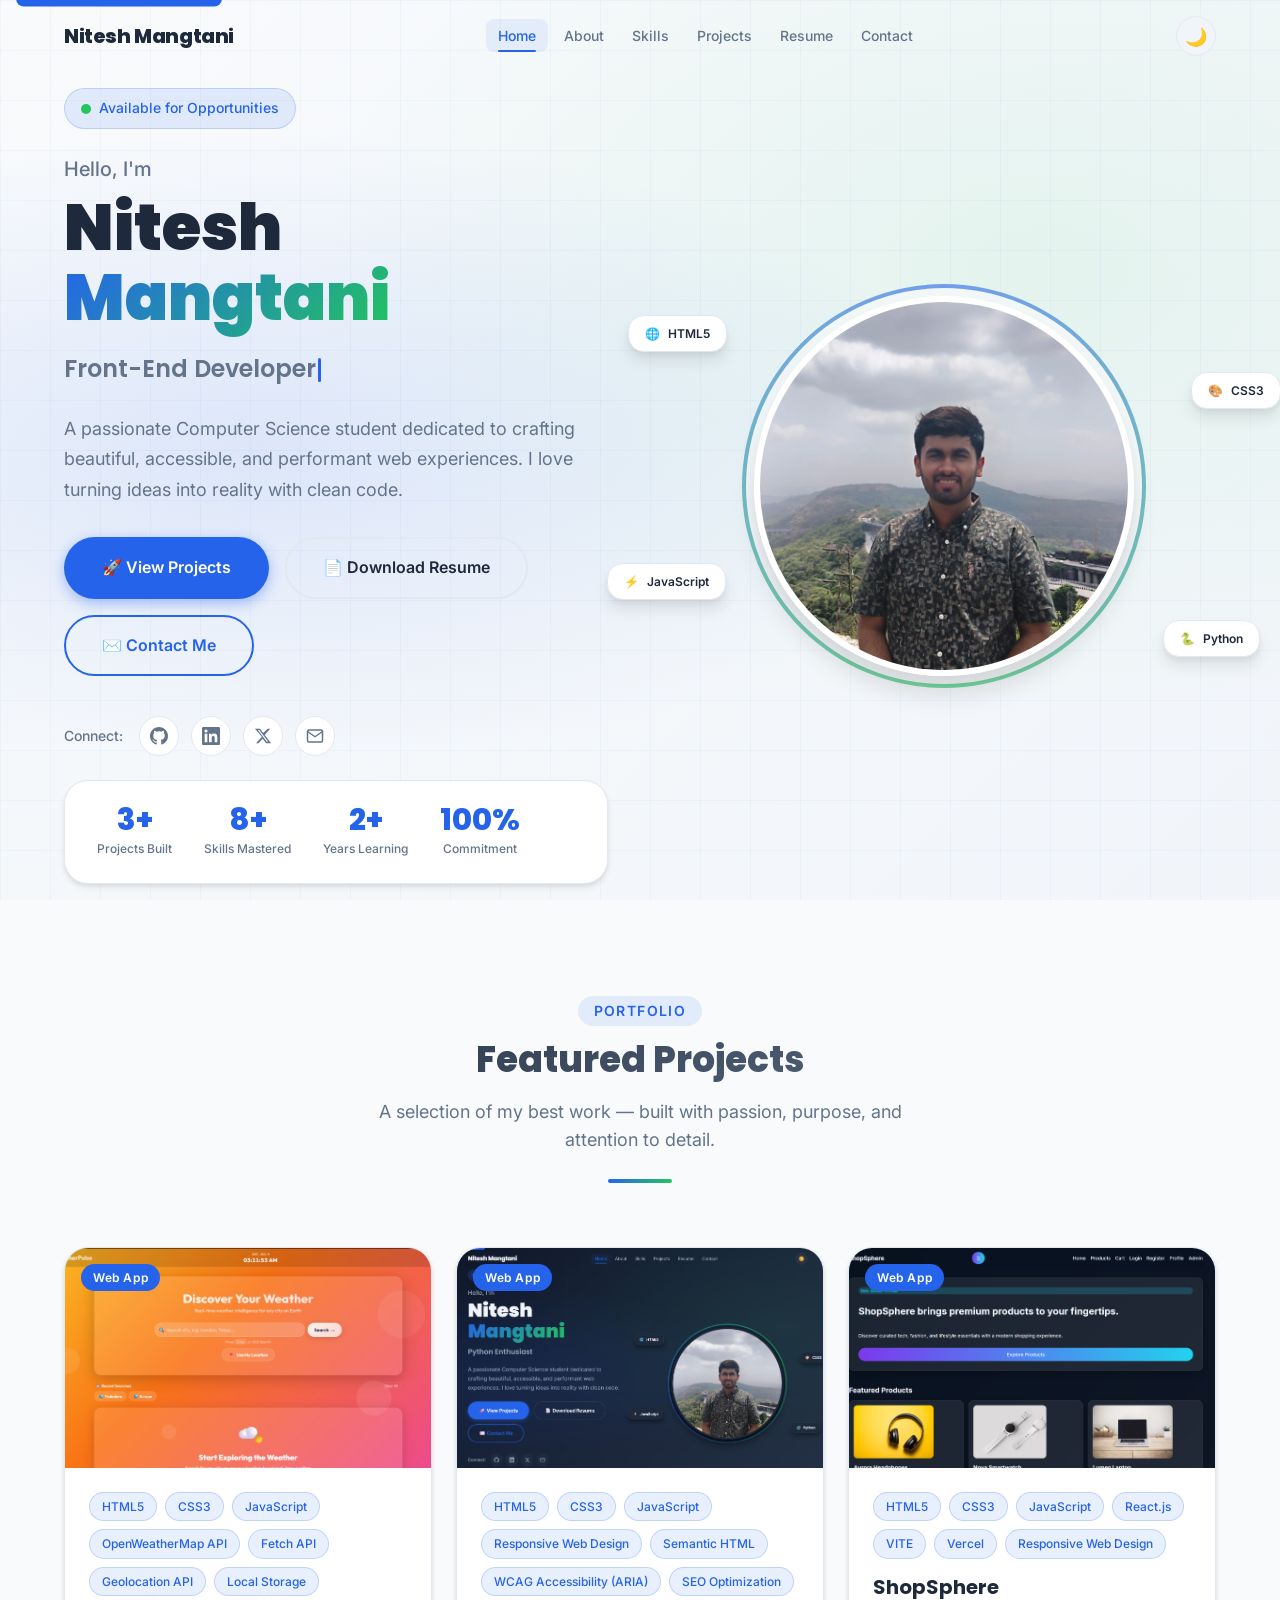
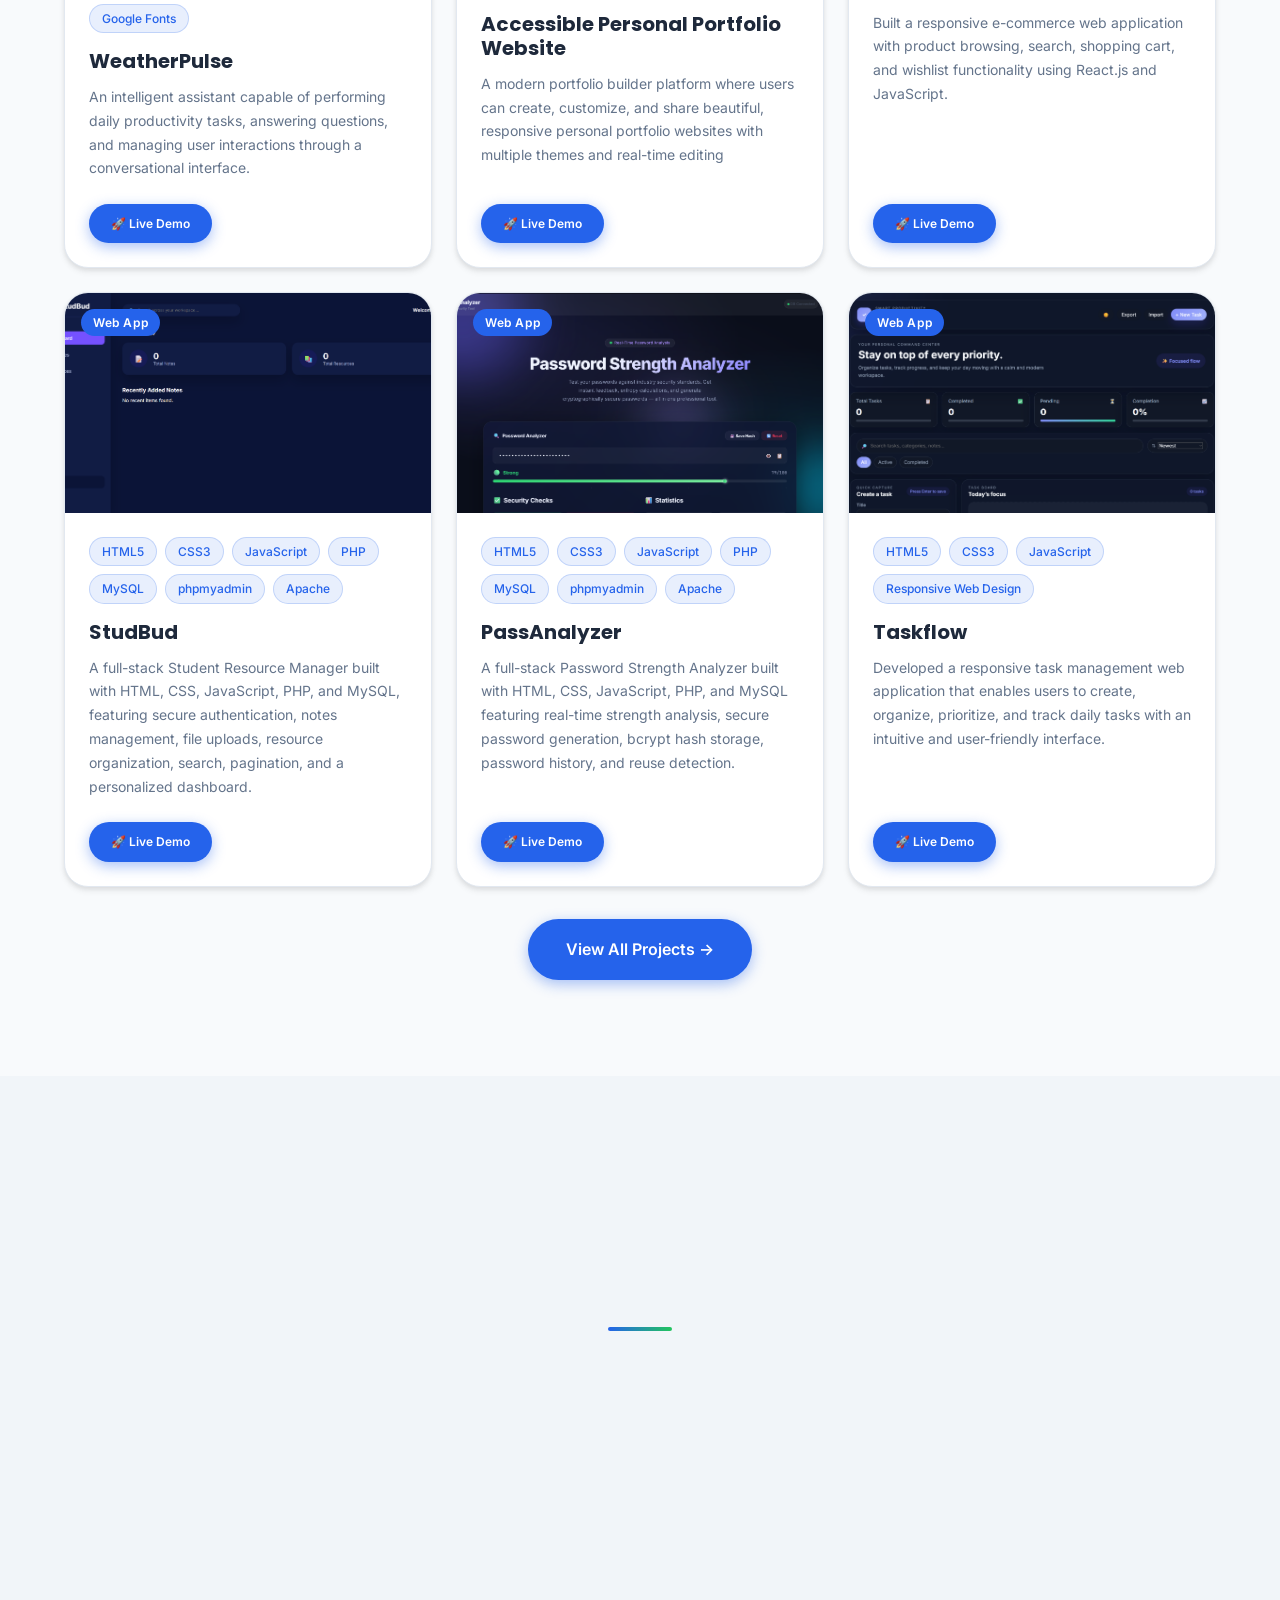
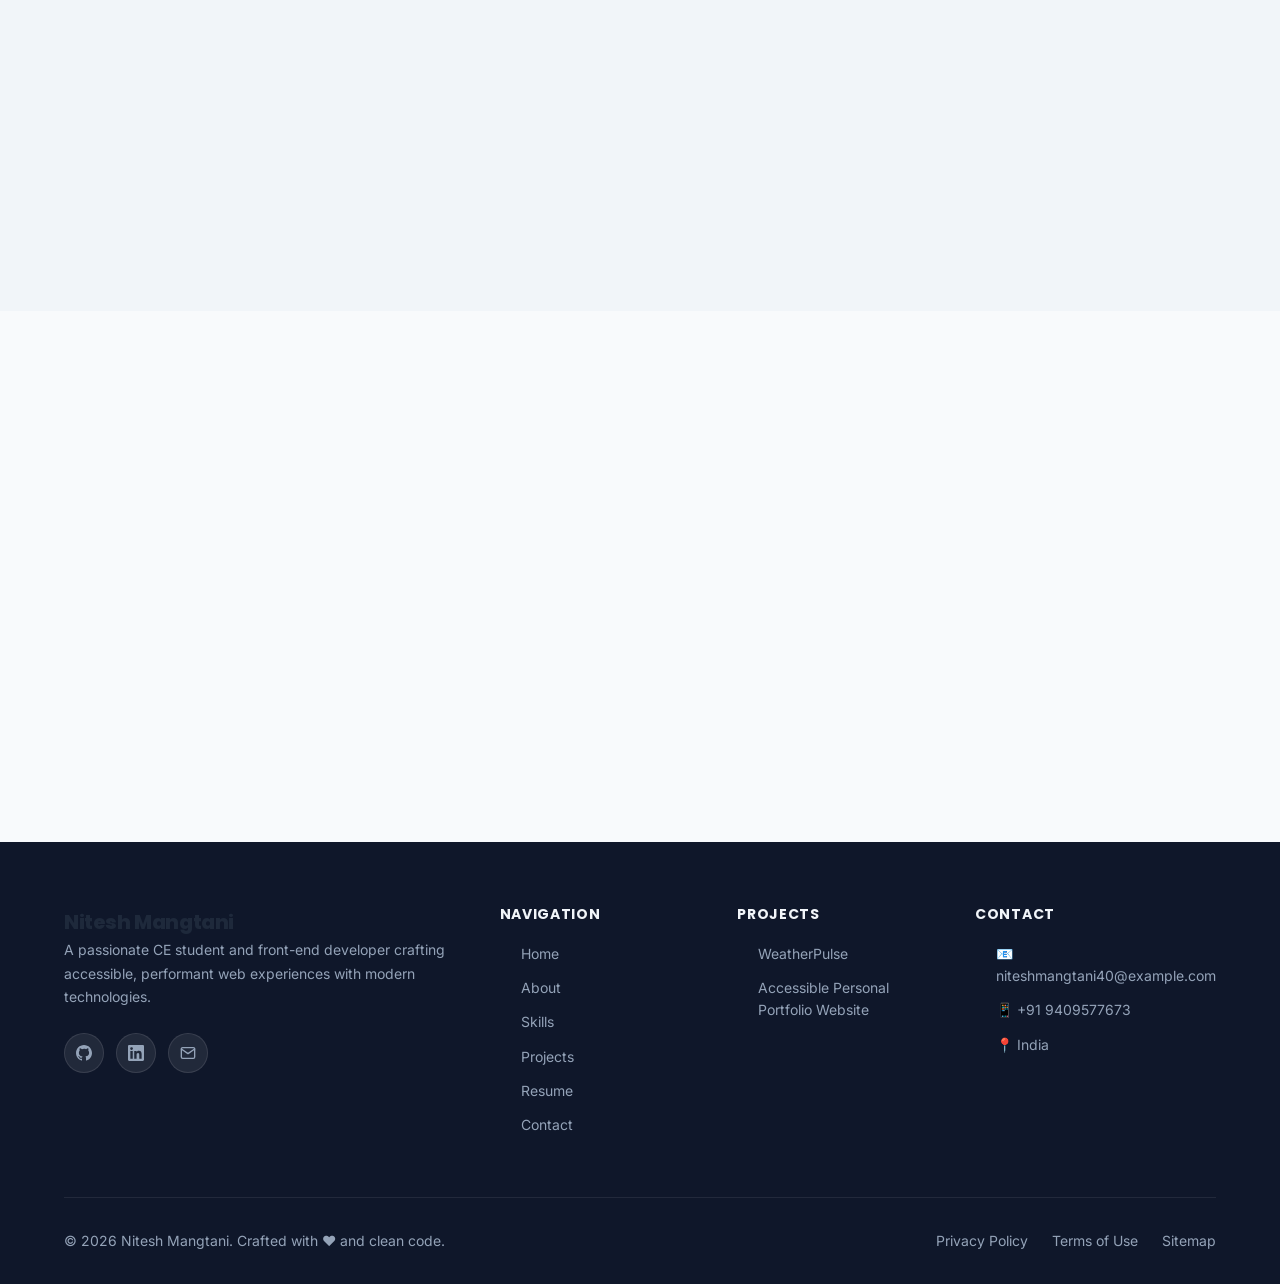
==== commit 8a7452b9: "Update project card image source in index.html" ====
--- a/index.html
+++ b/index.html
@@ -358,7 +358,7 @@
           <article class="project-card" data-category="webapp" data-reveal="up" data-reveal-delay="3">
             <div class="project-card-image-wrap">
               <img
-                src="assets/images/image_2026-07-08_181029376.png"
+                src="assets/images/Screenshot 2026-07-08 185821.png"
                 alt="StudBud - Student Resource Manager"
                 class="project-card-image"
                 width="400"
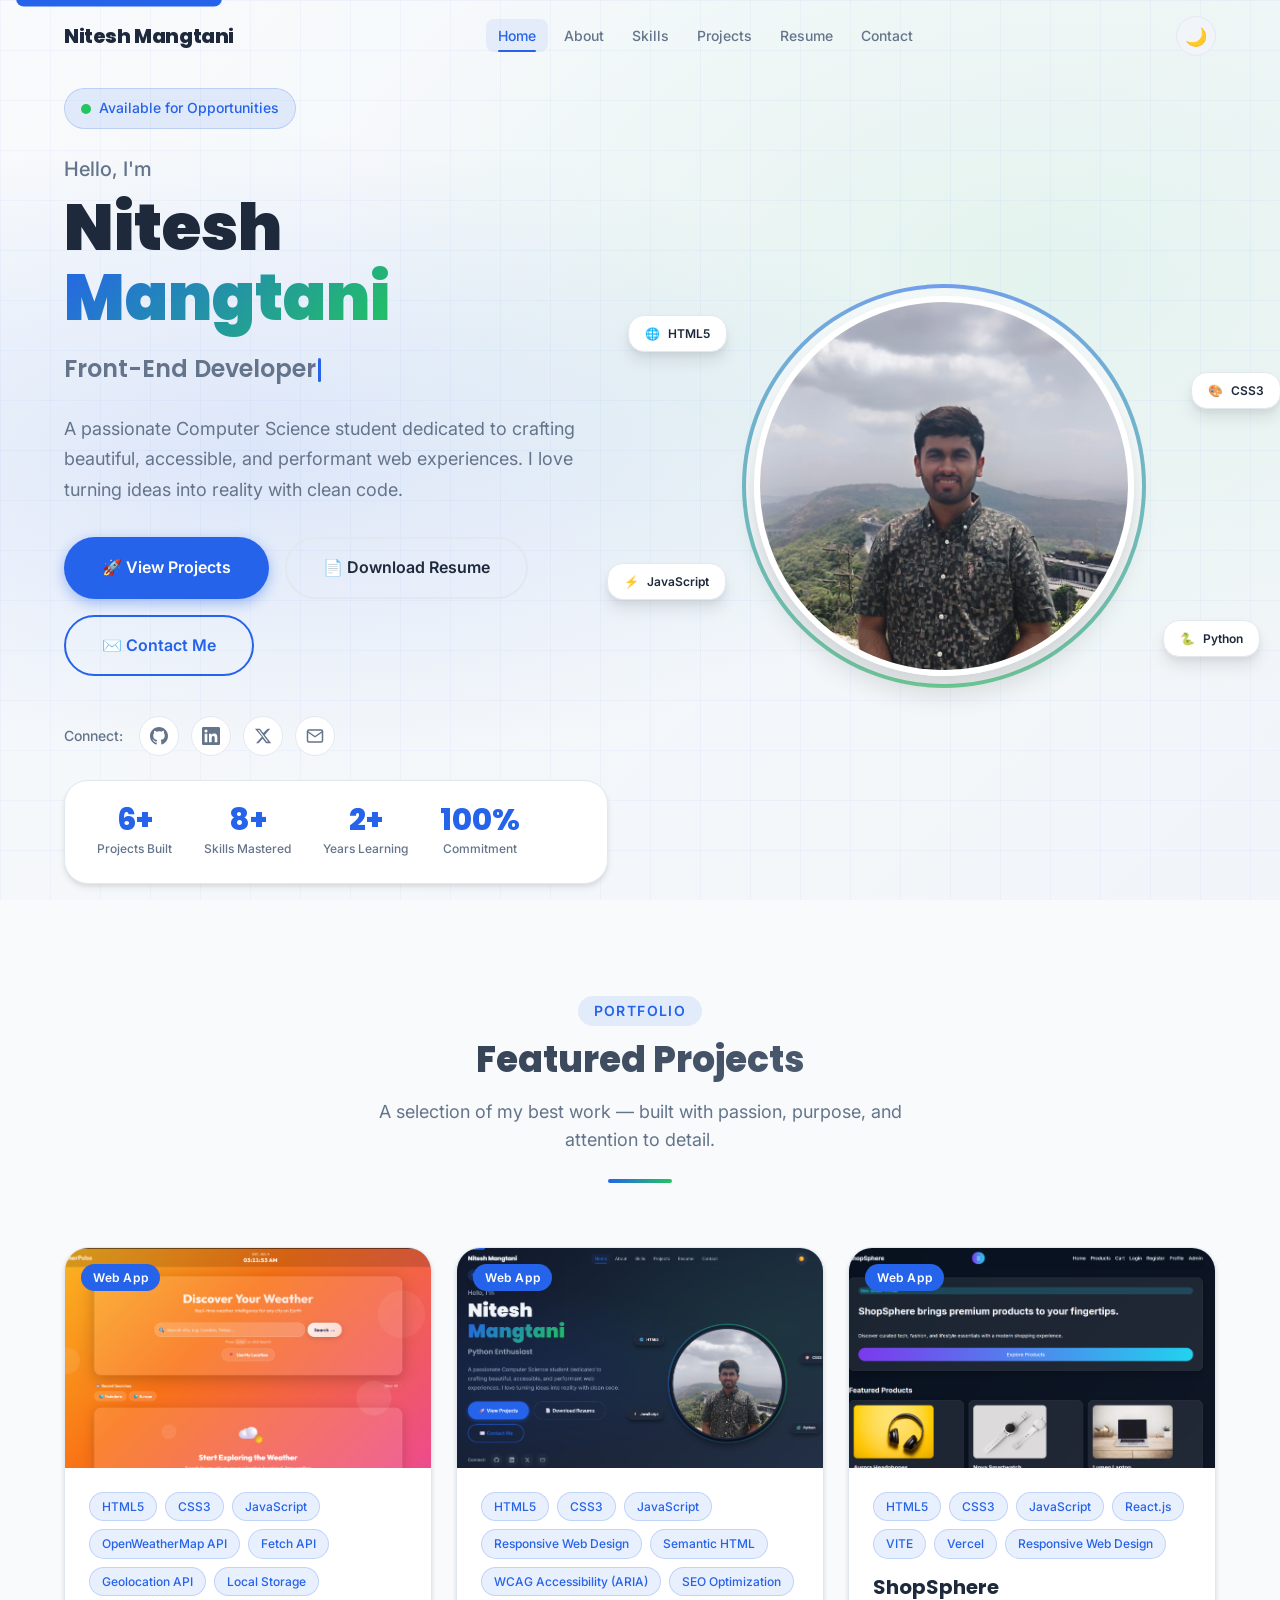
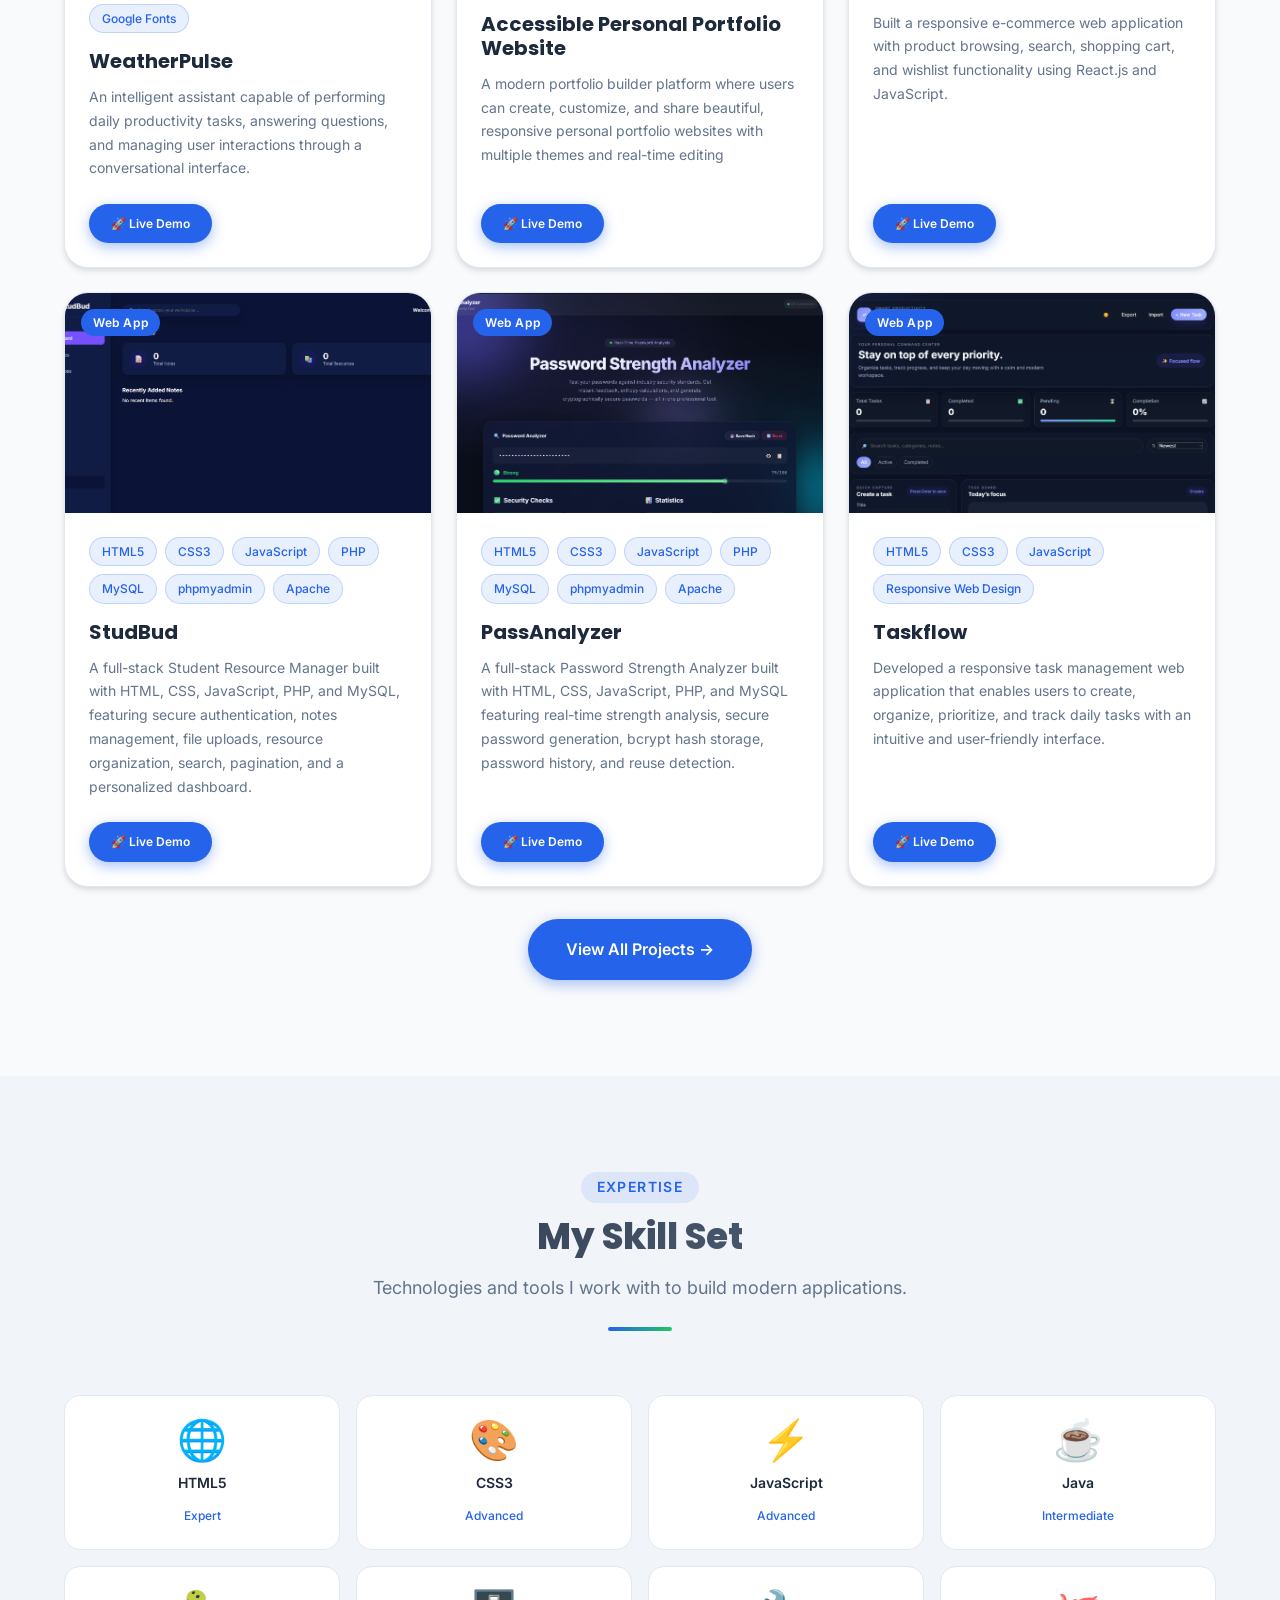
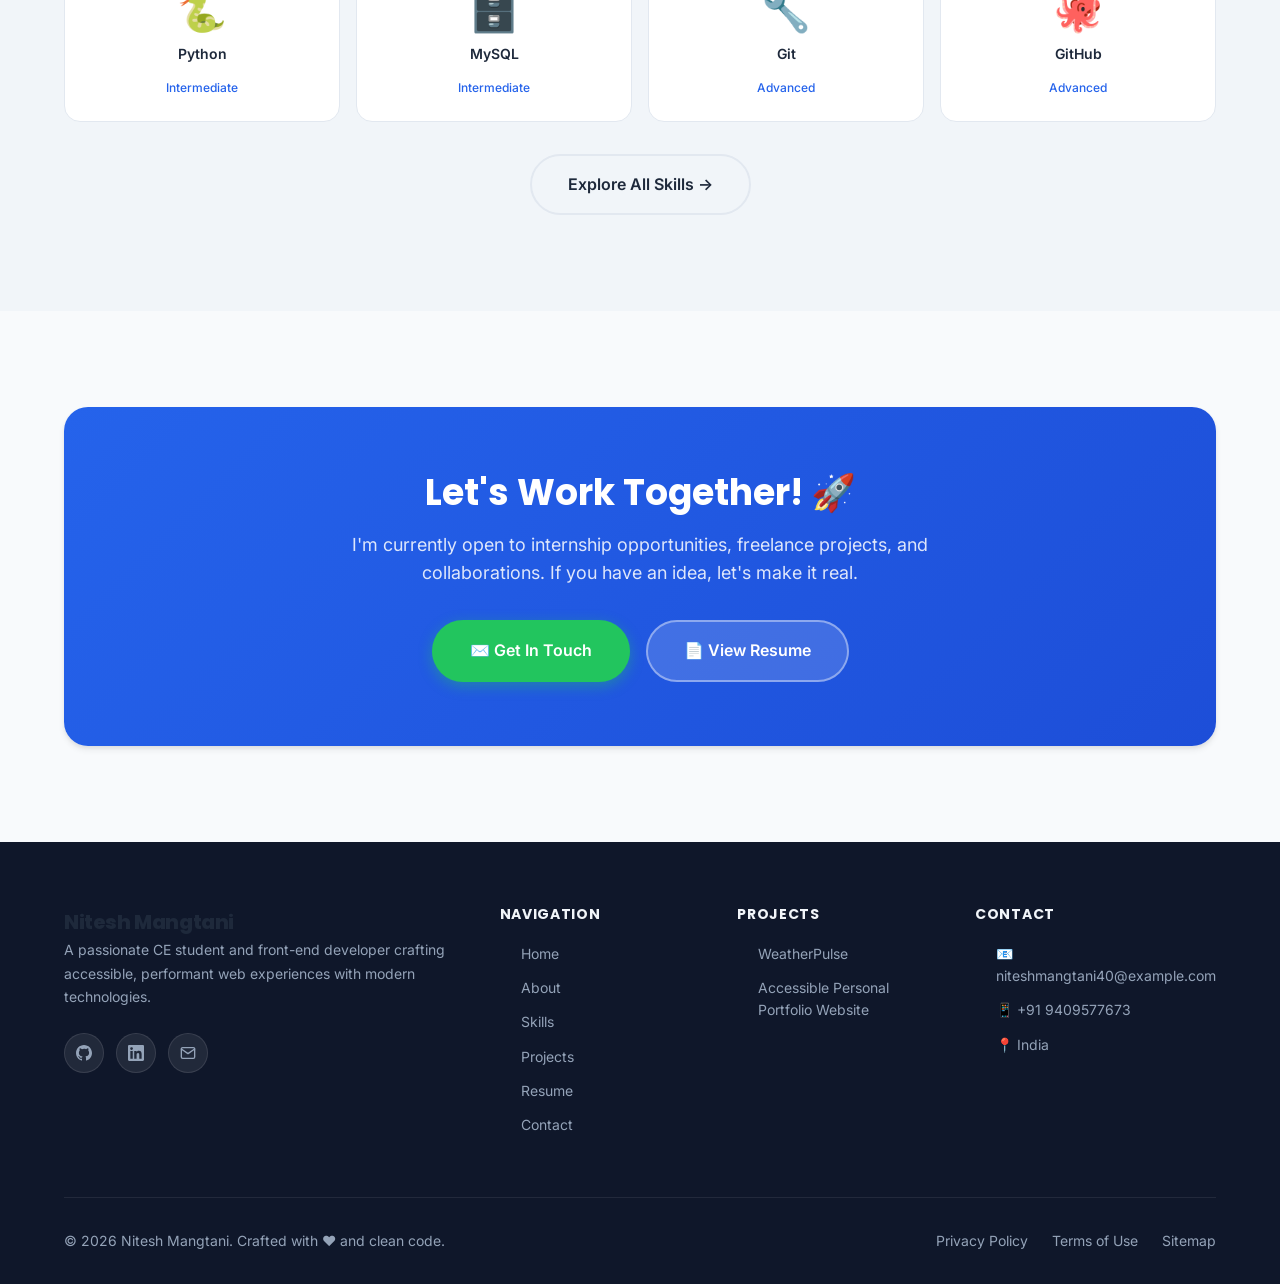
==== commit 697b2dfc: "Update hero stat number from 3 to 6" ====
--- a/index.html
+++ b/index.html
@@ -175,7 +175,7 @@
             <!-- Stats -->
             <div class="hero-stats animate-fade-up delay-700" role="list" aria-label="Key statistics">
               <div class="hero-stat-item" role="listitem">
-                <div class="hero-stat-number" data-count="3" data-suffix="+">0+</div>
+                <div class="hero-stat-number" data-count="6" data-suffix="+">0+</div>
                 <div class="hero-stat-label">Projects Built</div>
               </div>
               <div class="hero-stat-item" role="listitem">
